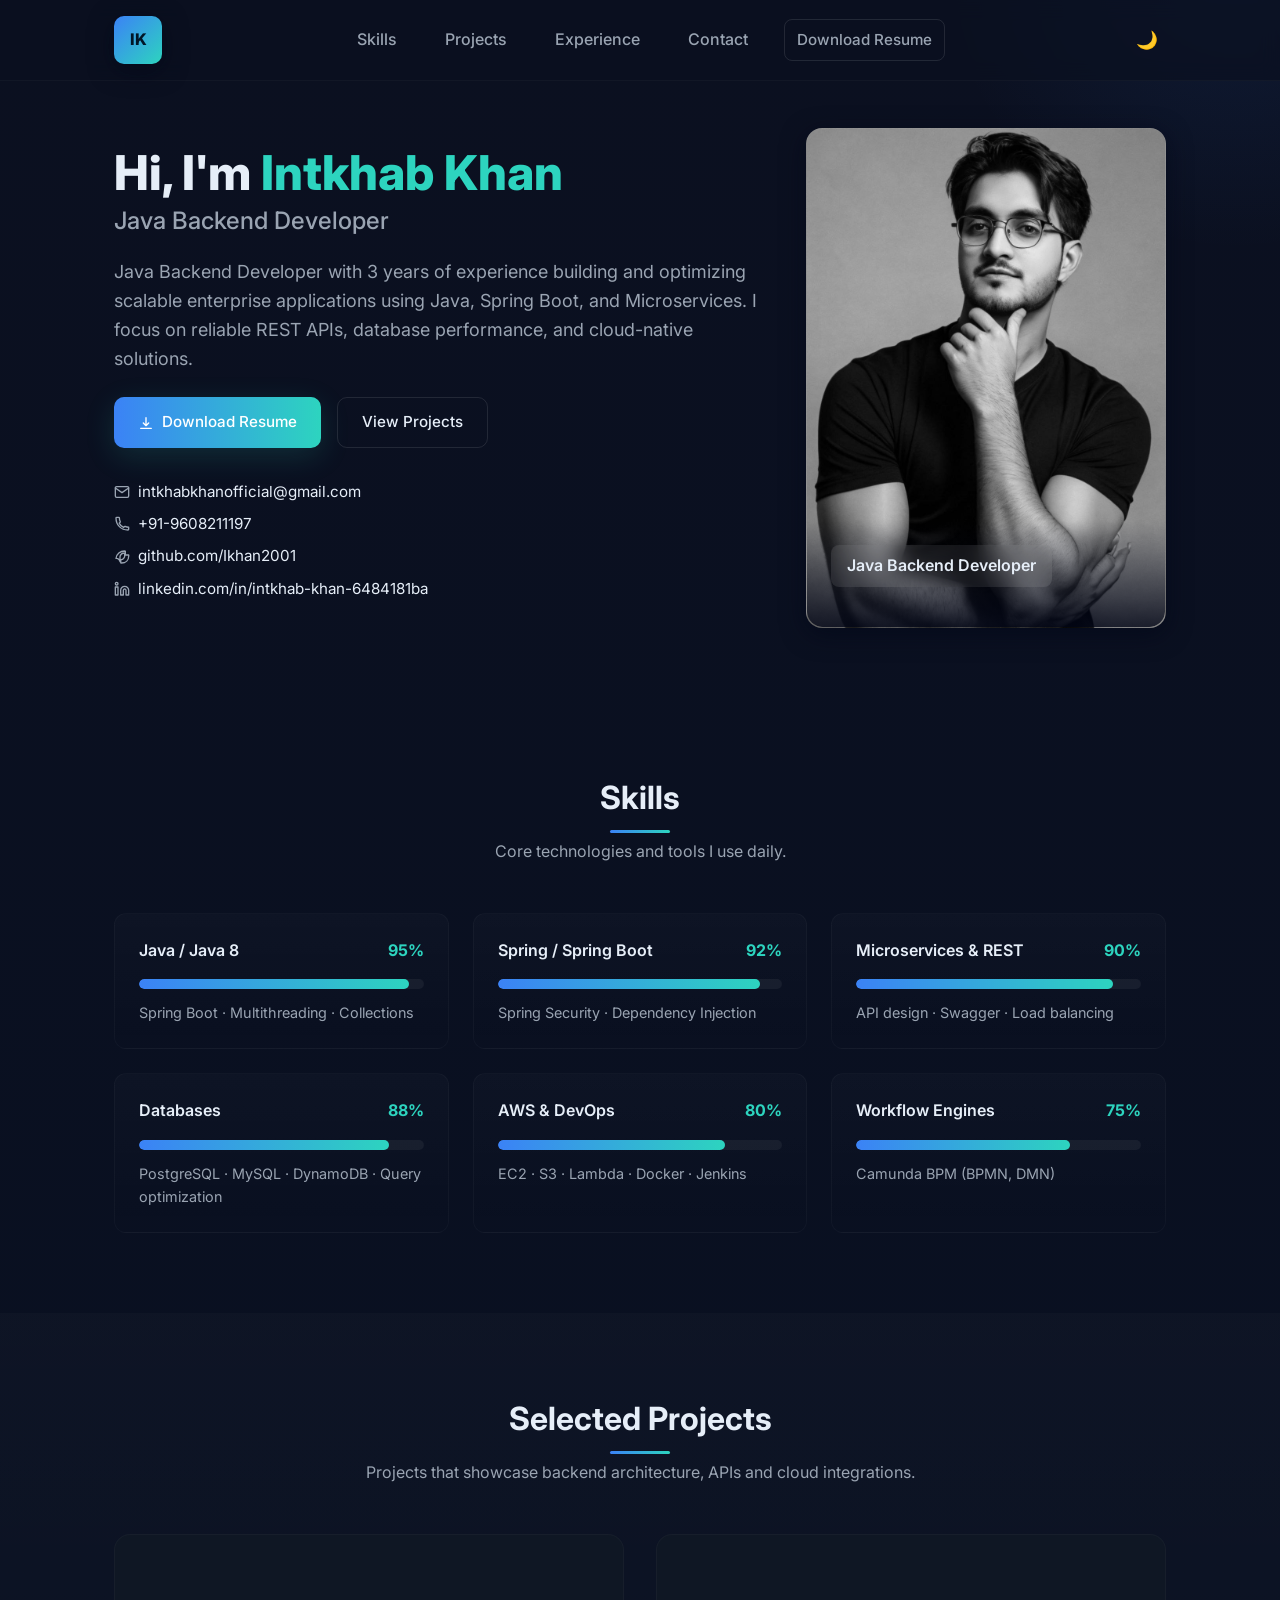
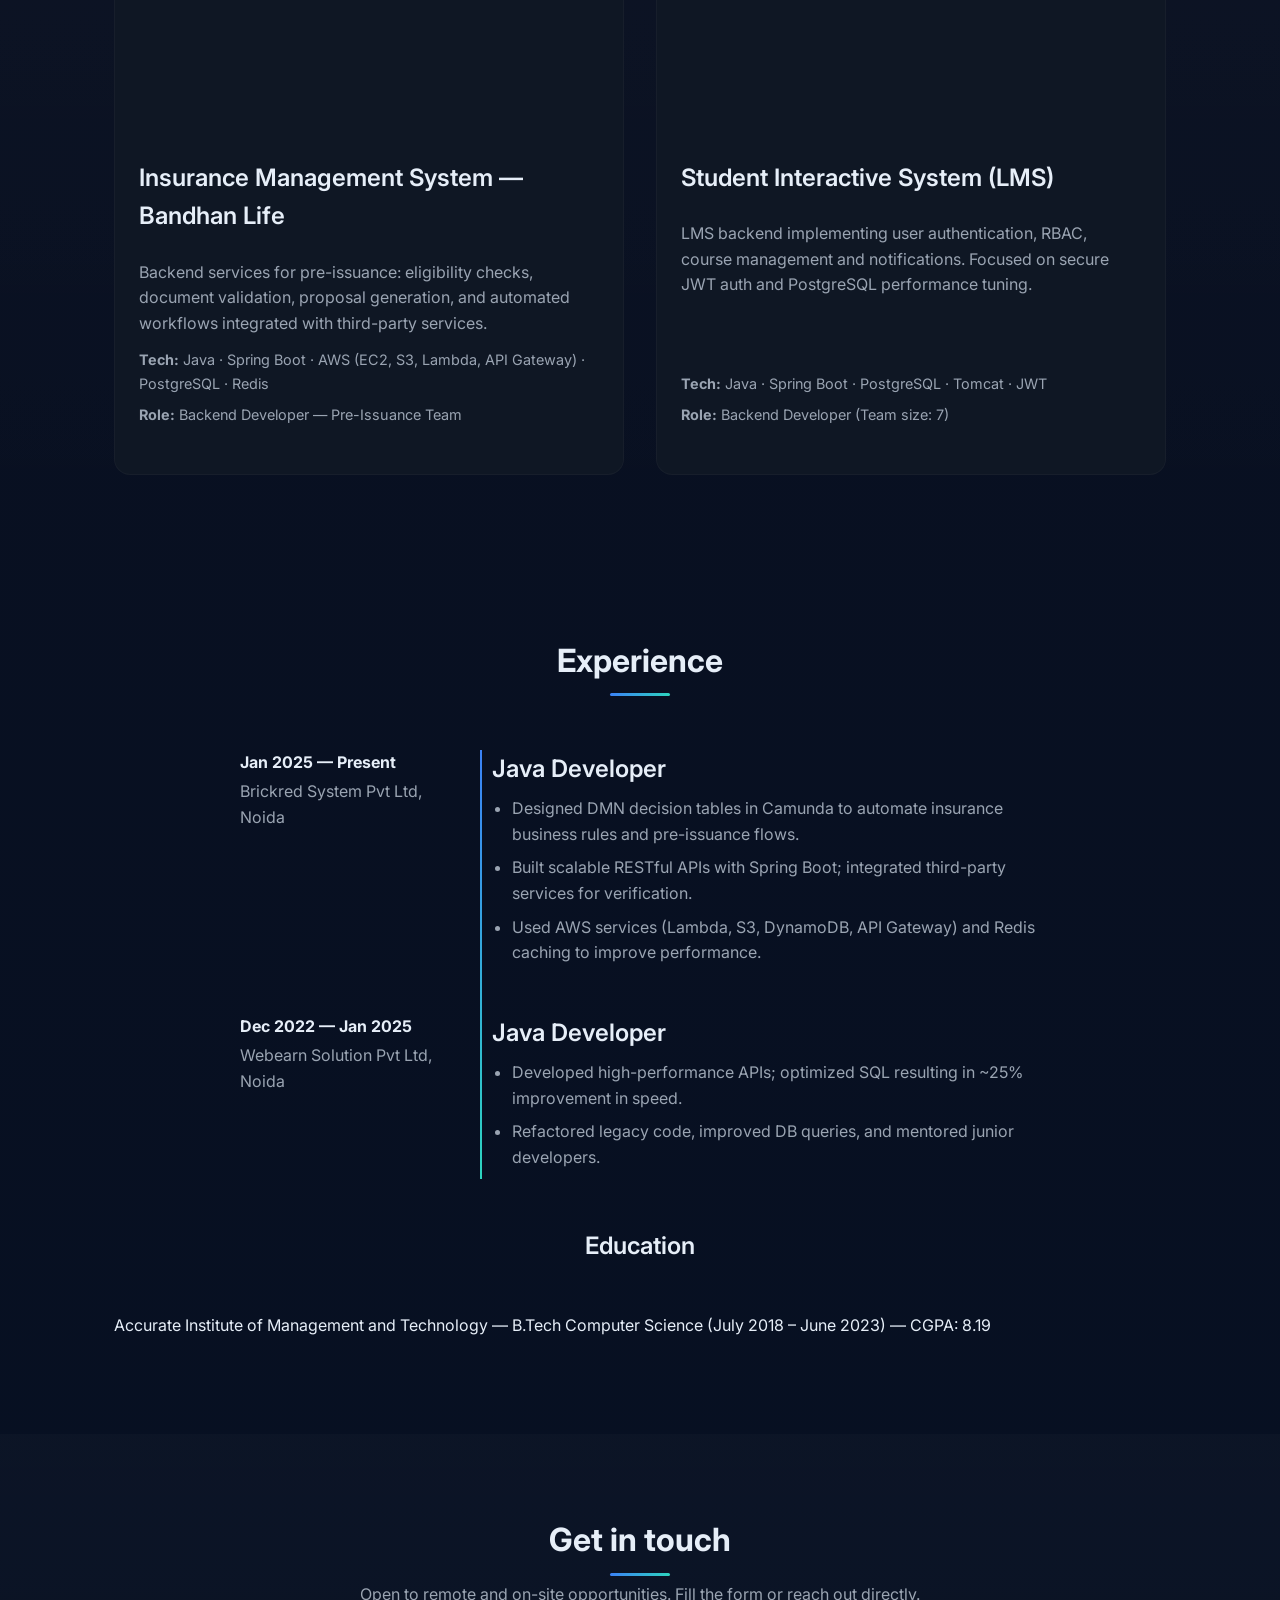
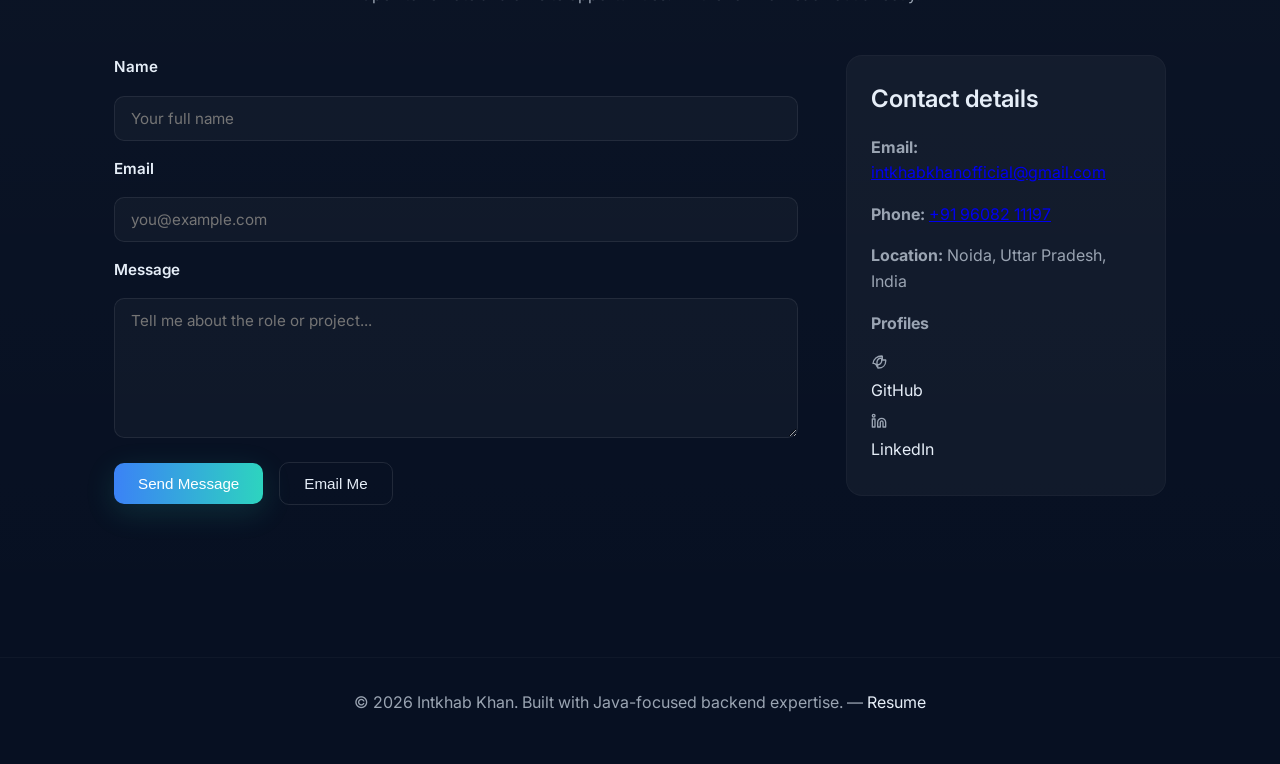
==== index.html @ 2d68aff1 "added demo files" ====
<!DOCTYPE html>
<html lang="en">
<head>
  <meta charset="utf-8" />
  <meta name="viewport" content="width=device-width,initial-scale=1" />
  <title>Intkhab Khan — Java Backend Developer</title>
  <meta name="description" content="Intkhab Khan — Java Backend Developer. Experienced in Spring Boot, Microservices, REST API, AWS, PostgreSQL. Portfolio and resume." />
  <meta name="author" content="Intkhab Khan" />
  <!-- Open Graph / Social -->
  <meta property="og:title" content="Intkhab Khan — Java Backend Developer" />
  <meta property="og:description" content="Java Backend Developer with 3 years experience building scalable enterprise applications using Java, Spring Boot and Microservices." />
  <meta property="og:type" content="website" />
  <!-- Favicon -->
  <link rel="icon" href="assets/favicon.png" />
  <!-- Fonts -->
  <link href="https://fonts.googleapis.com/css2?family=Inter:wght@300;400;500;600;700;800&display=swap" rel="stylesheet">
  <!-- Styles -->
  <style>
    /* ========== CSS Variables ========== */
    :root {
      --bg: #0b1020;
      --surface: #0f1724;
      --muted: #9aa4b2;
      --text: #e6eef8;
      --accent: #2dd4bf;
      --accent-2: #3b82f6;
      --accent-3: #8b5cf6;
      --glass: rgba(255, 255, 255, 0.04);
      --radius: 12px;
      --container: 1100px;
      --shadow: 0 6px 24px rgba(2, 6, 23, 0.6);
      --gap: 1.25rem;
      --fw-regular: 400;
      --fw-medium: 500;
      --fw-semibold: 600;
      --fw-bold: 700;
      --fw-extrabold: 800;
      --mono: 'Inter', system-ui, -apple-system, "Segoe UI", Roboto, "Helvetica Neue", Arial;
    }

    /* ========== Light Theme ========== */
    :root.light {
      --bg: #f6fbff;
      --surface: #ffffff;
      --muted: #5a6b78;
      --text: #071322;
      --accent: #0ea5a4;
      --accent-2: #2563eb;
      --accent-3: #7c3aed;
      --glass: rgba(2, 6, 23, 0.02);
      --shadow: 0 6px 30px rgba(2, 6, 23, 0.06);
    }

    /* ========== Reset & Base Styles ========== */
    * {
      box-sizing: border-box;
      margin: 0;
      padding: 0;
    }

    html {
      scroll-behavior: smooth;
    }

    body {
      font-family: var(--mono);
      background: linear-gradient(180deg, var(--bg), #071022 80%);
      color: var(--text);
      line-height: 1.6;
      font-size: 16px;
      overflow-x: hidden;
      -webkit-font-smoothing: antialiased;
      -moz-osx-font-smoothing: grayscale;
    }

    .container {
      max-width: var(--container);
      margin: 0 auto;
      padding: 0 1.5rem;
    }

    /* ========== Typography ========== */
    h1 {
      font-size: 2.5rem;
      font-weight: var(--fw-extrabold);
      line-height: 1.2;
      margin-bottom: 1rem;
    }

    h2 {
      font-size: 2rem;
      font-weight: var(--fw-bold);
      margin-bottom: 1rem;
    }

    h3 {
      font-size: 1.5rem;
      font-weight: var(--fw-semibold);
      margin-bottom: 0.75rem;
    }

    p {
      margin-bottom: 1rem;
    }

    .lead {
      font-size: 1.125rem;
      color: var(--muted);
      margin-bottom: 1.5rem;
    }

    .muted {
      color: var(--muted);
    }

    .accent {
      color: var(--accent);
    }

    /* ========== Buttons ========== */
    .btn {
      display: inline-flex;
      align-items: center;
      justify-content: center;
      padding: 0.75rem 1.5rem;
      border-radius: 10px;
      text-decoration: none;
      font-weight: var(--fw-medium);
      transition: all 0.3s ease;
      border: none;
      cursor: pointer;
      font-size: 0.95rem;
      gap: 0.5rem;
    }

    .btn.primary {
      background: linear-gradient(90deg, var(--accent-2), var(--accent));
      color: white;
      box-shadow: 0 8px 30px rgba(45, 212, 191, 0.15);
    }

    .btn.primary:hover {
      transform: translateY(-2px);
      box-shadow: 0 12px 40px rgba(45, 212, 191, 0.25);
    }

    .btn.ghost {
      background: transparent;
      border: 1px solid rgba(255, 255, 255, 0.1);
      color: var(--text);
    }

    .btn.ghost:hover {
      background: var(--glass);
      border-color: rgba(255, 255, 255, 0.2);
    }

    /* ========== Header ========== */
    .site-header {
      position: fixed;
      top: 0;
      left: 0;
      right: 0;
      z-index: 100;
      backdrop-filter: blur(10px);
      background: rgba(11, 16, 32, 0.7);
      border-bottom: 1px solid rgba(255, 255, 255, 0.03);
      transition: all 0.3s ease;
    }

    .site-header.scrolled {
      background: rgba(11, 16, 32, 0.9);
      box-shadow: 0 4px 20px rgba(0, 0, 0, 0.1);
    }

    .header-inner {
      display: flex;
      align-items: center;
      justify-content: space-between;
      padding: 1rem 1.5rem;
    }

    .logo {
      display: inline-flex;
      align-items: center;
      justify-content: center;
      width: 48px;
      height: 48px;
      border-radius: 10px;
      background: linear-gradient(135deg, var(--accent-2), var(--accent));
      color: #011627;
      font-weight: var(--fw-extrabold);
      text-decoration: none;
      box-shadow: var(--shadow);
      transition: transform 0.3s ease;
    }

    .logo:hover {
      transform: scale(1.05);
    }

    .nav {
      display: flex;
      gap: 1.5rem;
      align-items: center;
    }

    .nav a {
      color: var(--muted);
      text-decoration: none;
      padding: 0.5rem 0.75rem;
      border-radius: 8px;
      font-weight: var(--fw-medium);
      transition: all 0.3s ease;
      position: relative;
    }

    .nav a:hover {
      color: var(--text);
    }

    .nav a::after {
      content: '';
      position: absolute;
      bottom: 0;
      left: 50%;
      width: 0;
      height: 2px;
      background: linear-gradient(90deg, var(--accent-2), var(--accent));
      transition: all 0.3s ease;
      transform: translateX(-50%);
    }

    .nav a:hover::after {
      width: 80%;
    }

    .resume-btn {
      border: 1px solid rgba(255, 255, 255, 0.1);
      padding: 0.5rem 1rem;
      border-radius: 8px;
      color: var(--text);
      text-decoration: none;
      font-weight: var(--fw-medium);
      transition: all 0.3s ease;
    }

    .resume-btn:hover {
      background: var(--glass);
      border-color: rgba(255, 255, 255, 0.2);
    }

    .theme-toggle, .mobile-menu-toggle {
      background: transparent;
      border: 0;
      color: var(--muted);
      font-size: 1.1rem;
      padding: 0.5rem;
      border-radius: 8px;
      cursor: pointer;
      transition: all 0.3s ease;
    }

    .theme-toggle:hover, .mobile-menu-toggle:hover {
      background: var(--glass);
      color: var(--text);
    }

    .mobile-menu-toggle {
      display: none;
    }

    /* ========== Hero Section ========== */
    .hero {
      padding: 8rem 0 4rem;
      position: relative;
      overflow: hidden;
    }

    .hero::before {
      content: '';
      position: absolute;
      top: -50%;
      right: -20%;
      width: 600px;
      height: 600px;
      background: radial-gradient(circle, rgba(59, 130, 246, 0.1) 0%, rgba(59, 130, 246, 0) 70%);
      border-radius: 50%;
      z-index: -1;
    }

    .hero-grid {
      display: grid;
      grid-template-columns: 1fr 360px;
      gap: 3rem;
      align-items: center;
    }

    .hero-left h1 {
      font-size: 3rem;
      margin-bottom: 1.5rem;
      line-height: 1.1;
    }

    .hero-left h1 small {
      display: block;
      font-size: 1.5rem;
      font-weight: var(--fw-medium);
      margin-top: 0.5rem;
      color: var(--muted);
    }

    .cta-row {
      display: flex;
      gap: 1rem;
      margin-bottom: 2rem;
    }

    .contact-inline {
      list-style: none;
      padding: 0;
      margin: 1.5rem 0 0;
      color: var(--muted);
      font-size: 0.95rem;
    }

    .contact-inline li {
      margin-bottom: 0.5rem;
      display: flex;
      align-items: center;
      gap: 0.5rem;
    }

    .contact-inline a {
      color: var(--text);
      text-decoration: none;
      transition: color 0.3s ease;
    }

    .contact-inline a:hover {
      color: var(--accent);
    }

    /* Profile Card */
    .profile-card {
      width: 100%;
      height: 500px;
      border-radius: 16px;
      background-size: cover;
      background-position: center;
      box-shadow: var(--shadow);
      position: relative;
      border: 1px solid rgba(255, 255, 255, 0.03);
      overflow: hidden;
      transition: transform 0.5s ease;
    }

    .profile-card:hover {
      transform: translateY(-5px);
    }

    .profile-overlay {
      position: absolute;
      left: 0;
      right: 0;
      bottom: 0;
      padding: 1.5rem;
      border-bottom-left-radius: 16px;
      border-bottom-right-radius: 16px;
      background: linear-gradient(180deg, transparent, rgba(2, 6, 23, 0.8));
    }

    .role-tag {
      background: rgba(255, 255, 255, 0.08);
      display: inline-block;
      padding: 0.5rem 1rem;
      border-radius: 8px;
      font-weight: var(--fw-semibold);
      color: var(--text);
      backdrop-filter: blur(10px);
    }

    /* ========== Sections ========== */
    .section {
      padding: 5rem 0;
    }

    .section.alt {
      background: linear-gradient(180deg, rgba(255, 255, 255, 0.02), transparent);
    }

    .section-header {
      text-align: center;
      margin-bottom: 3rem;
    }

    .section-header h2 {
      position: relative;
      display: inline-block;
    }

    .section-header h2::after {
      content: '';
      position: absolute;
      bottom: -10px;
      left: 50%;
      transform: translateX(-50%);
      width: 60px;
      height: 3px;
      background: linear-gradient(90deg, var(--accent-2), var(--accent));
      border-radius: 2px;
    }

    /* ========== Skills Section ========== */
    .skills-grid {
      display: grid;
      grid-template-columns: repeat(auto-fit, minmax(280px, 1fr));
      gap: 1.5rem;
    }

    .skill {
      background: linear-gradient(180deg, rgba(255, 255, 255, 0.02), transparent);
      padding: 1.5rem;
      border-radius: 12px;
      border: 1px solid rgba(255, 255, 255, 0.03);
      transition: transform 0.3s ease, box-shadow 0.3s ease;
    }

    .skill:hover {
      transform: translateY(-5px);
      box-shadow: 0 10px 30px rgba(0, 0, 0, 0.1);
    }

    .skill-head {
      display: flex;
      justify-content: space-between;
      align-items: center;
      margin-bottom: 1rem;
      font-weight: var(--fw-semibold);
    }

    .skill-percent {
      color: var(--accent);
      font-weight: var(--fw-bold);
    }

    .skill-bar {
      background: rgba(255, 255, 255, 0.05);
      height: 10px;
      border-radius: 999px;
      overflow: hidden;
      margin-bottom: 0.75rem;
    }

    .skill-bar span {
      display: block;
      height: 100%;
      width: 0;
      background: linear-gradient(90deg, var(--accent-2), var(--accent));
      border-radius: 999px;
      transition: width 1.2s cubic-bezier(0.22, 0.61, 0.36, 1);
    }

    .skill-tags {
      margin: 0;
      color: var(--muted);
      font-size: 0.9rem;
    }

    /* ========== Projects Section ========== */
    .projects-grid {
      display: grid;
      gap: 2rem;
      grid-template-columns: repeat(auto-fit, minmax(350px, 1fr));
    }

    .project-card {
      display: flex;
      flex-direction: column;
      background: var(--surface);
      border-radius: 16px;
      overflow: hidden;
      border: 1px solid rgba(255, 255, 255, 0.03);
      transition: transform 0.3s ease, box-shadow 0.3s ease;
      height: 100%;
    }

    .project-card:hover {
      transform: translateY(-5px);
      box-shadow: 0 15px 40px rgba(0, 0, 0, 0.15);
    }

    .proj-media {
      height: 200px;
      overflow: hidden;
    }

    .proj-media img {
      width: 100%;
      height: 100%;
      object-fit: cover;
      transition: transform 0.5s ease;
    }

    .project-card:hover .proj-media img {
      transform: scale(1.05);
    }

    .proj-body {
      padding: 1.5rem;
      flex-grow: 1;
      display: flex;
      flex-direction: column;
    }

    .proj-desc {
      color: var(--muted);
      margin: 0.75rem 0;
      flex-grow: 1;
    }

    .proj-tech, .proj-role {
      font-size: 0.9rem;
      color: var(--muted);
      margin-bottom: 0.5rem;
    }

    .proj-links {
      margin-top: 1rem;
      display: flex;
      gap: 0.75rem;
    }

    /* ========== Experience Section ========== */
    .timeline {
      position: relative;
      max-width: 800px;
      margin: 0 auto;
    }

    .timeline::before {
      content: '';
      position: absolute;
      top: 0;
      bottom: 0;
      left: 240px;
      width: 2px;
      background: linear-gradient(to bottom, var(--accent-2), var(--accent));
    }

    .timeline-item {
      display: grid;
      grid-template-columns: 220px 1fr;
      gap: 2rem;
      margin-bottom: 2.5rem;
      position: relative;
    }

    .timeline-item::before 
      content: '';
      position: absolute;
      left: 235px;
      top: 5px;
      width: 12px;
      height: 12px;
      border-radius: 50%;
      background: var(--accent);
      z-index: 1;
    }

    .timeline-left {
      text-align: right;
    }

    .timeline-left time {
      font-weight: var(--fw-bold);
      display: block;
      margin-bottom: 0.25rem;
    }

    .timeline-right h3 {
      margin-bottom: 0.5rem;
    }

    .timeline-right ul {
      margin: 0.5rem 0 0;
      padding-left: 1.25rem;
      color: var(--muted);
    }

    .timeline-right li {
      margin-bottom: 0.5rem;
    }

    /* ========== Contact Section ========== */
    .contact-grid {
      display: grid;
      grid-template-columns: 1fr 320px;
      gap: 3rem;
    }

    .contact-form {
      display: flex;
      flex-direction: column;
      gap: 1rem;
    }

    .contact-form label {
      font-weight: var(--fw-semibold);
      font-size: 0.95rem;
    }

    .contact-form input, .contact-form textarea {
      padding: 0.75rem 1rem;
      border-radius: 10px;
      border: 1px solid rgba(255, 255, 255, 0.08);
      background: rgba(255, 255, 255, 0.03);
      color: var(--text);
      font-family: inherit;
      font-size: 0.95rem;
      transition: all 0.3s ease;
    }

    .contact-form input:focus, .contact-form textarea:focus {
      outline: none;
      border-color: var(--accent);
      box-shadow: 0 0 0 3px rgba(45, 212, 191, 0.1);
    }

    .form-actions {
      display: flex;
      gap: 1rem;
      align-items: center;
      margin-top: 0.5rem;
    }

    #formStatus {
      margin-top: 1rem;
      padding: 0.75rem;
      border-radius: 8px;
      text-align: center;
    }

    .contact-aside {
      background: var(--glass);
      padding: 1.5rem;
      border-radius: 16px;
      border: 1px solid rgba(255, 255, 255, 0.03);
      color: var(--muted);
      height: fit-content;
    }

    .contact-aside h3 {
      margin-bottom: 1rem;
      color: var(--text);
    }

    .contact-aside p {
      margin-bottom: 1rem;
    }

    .social-list {
      list-style: none;
      padding: 0;
      margin-top: 1rem;
    }

    .social-list li {
      margin-bottom: 0.5rem;
    }

    .social-list a {
      color: var(--text);
      text-decoration: none;
      display: flex;
      align-items: center;
      gap: 0.5rem;
      transition: color 0.3s ease;
    }

    .social-list a:hover {
      color: var(--accent);
    }

    /* ========== Footer ========== */
    .site-footer {
      padding: 2rem 0;
      border-top: 1px solid rgba(255, 255, 255, 0.03);
      text-align: center;
      color: var(--muted);
    }

    .site-footer a {
      color: var(--text);
      text-decoration: none;
      transition: color 0.3s ease;
    }

    .site-footer a:hover {
      color: var(--accent);
    }

    /* ========== Animations ========== */
    @keyframes fadeInUp {
      from {
        opacity: 0;
        transform: translateY(30px);
      }
      to {
        opacity: 1;
        transform: translateY(0);
      }
    }

    .fade-in {
      animation: fadeInUp 0.8s ease forwards;
    }

    .delay-1 {
      animation-delay: 0.1s;
    }

    .delay-2 {
      animation-delay: 0.2s;
    }

    .delay-3 {
      animation-delay: 0.3s;
    }

    .delay-4 {
      animation-delay: 0.4s;
    }

    /* ========== Responsive Design ========== */
    @media (max-width: 1024px) {
      .hero-grid {
        grid-template-columns: 1fr;
        gap: 2rem;
      }
      
      .profile-card {
        width: 100%;
        max-width: 400px;
        margin: 0 auto;
      }
      
      .contact-grid {
        grid-template-columns: 1fr;
        gap: 2rem;
      }
    }

    @media (max-width: 768px) {
      h1 {
        font-size: 2.25rem;
      }
      
      h2 {
        font-size: 1.75rem;
      }
      
      .hero {
        padding: 6rem 0 3rem;
      }
      
      .hero-left h1 {
        font-size: 2.5rem;
      }
      
      .section {
        padding: 3rem 0;
      }
      
      .cta-row {
        flex-direction: column;
        align-items: flex-start;
      }
      
      .nav {
        display: none;
        position: absolute;
        top: 100%;
        left: 0;
        right: 0;
        background: var(--surface);
        flex-direction: column;
        padding: 1.5rem;
        border-top: 1px solid rgba(255, 255, 255, 0.03);
        box-shadow: 0 10px 30px rgba(0, 0, 0, 0.1);
      }
      
      .nav.active {
        display: flex;
      }
      
      .mobile-menu-toggle {
        display: block;
      }
      
      .timeline::before {
        left: 20px;
      }
      
      .timeline-item {
        grid-template-columns: 1fr;
        gap: 0.5rem;
        margin-bottom: 2rem;
      }
      
      .timeline-item::before {
        left: 14px;
      }
      
      .timeline-left {
        text-align: left;
        padding-left: 2.5rem;
      }
      
      .projects-grid {
        grid-template-columns: 1fr;
      }
    }

    @media (max-width: 480px) {
      .container {
        padding: 0 1rem;
      }
      
      .header-inner {
        padding: 1rem;
      }
      
      .hero-left h1 {
        font-size: 2rem;
      }
      
      .hero-left h1 small {
        font-size: 1.25rem;
      }
      
      .skills-grid {
        grid-template-columns: 1fr;
      }
    }
  </style>
</head>
<body>
  <!-- Header -->
  <header class="site-header" role="banner">
    <div class="container header-inner">
      <a class="logo" href="#home" aria-label="Intkhab Khan home">IK</a>
      <nav class="nav" role="navigation" aria-label="Main navigation">
        <a href="#skills">Skills</a>
        <a href="#projects">Projects</a>
        <a href="#experience">Experience</a>
        <a href="#contact">Contact</a>
        <a class="btn resume-btn" href="assets/Intkhab_Khan_Java_Developer (1).pdf" download>Download Resume</a>
      </nav>
      <button id="theme-toggle" class="theme-toggle" aria-label="Toggle dark mode">🌙</button>
      <button class="mobile-menu-toggle" id="mobileMenuToggle" aria-label="Toggle menu">☰</button>
    </div>
  </header>

  <main>
    <!-- HERO -->
    <section id="home" class="hero" role="region" aria-labelledby="hero-heading">
      <div class="container hero-grid">
        <div class="hero-left fade-in">
          <h1 id="hero-heading">Hi, I'm <span class="accent">Intkhab Khan</span><br><small>Java Backend Developer</small></h1>
          <p class="lead">Java Backend Developer with 3 years of experience building and optimizing scalable enterprise applications using Java, Spring Boot, and Microservices. I focus on reliable REST APIs, database performance, and cloud-native solutions.</p>
          <div class="cta-row">
            <a class="btn primary" href="assets/Intkhab_Khan_Java_Developer (1).pdf" download>
              <svg width="16" height="16" viewBox="0 0 24 24" fill="none" xmlns="http://www.w3.org/2000/svg">
                <path d="M12 16L12 4M12 16L8 12M12 16L16 12" stroke="currentColor" stroke-width="2" stroke-linecap="round" stroke-linejoin="round"/>
                <path d="M4 20H20" stroke="currentColor" stroke-width="2" stroke-linecap="round"/>
              </svg>
              Download Resume
            </a>
            <a class="btn ghost" href="#projects">View Projects</a>
          </div>

          <ul class="contact-inline" aria-label="Contact and social links">
            <li>
              <svg width="16" height="16" viewBox="0 0 24 24" fill="none" xmlns="http://www.w3.org/2000/svg">
                <path d="M4 4H20C21.1 4 22 4.9 22 6V18C22 19.1 21.1 20 20 20H4C2.9 20 2 19.1 2 18V6C2 4.9 2.9 4 4 4Z" stroke="currentColor" stroke-width="2" stroke-linecap="round" stroke-linejoin="round"/>
                <path d="M22 6L12 13L2 6" stroke="currentColor" stroke-width="2" stroke-linecap="round" stroke-linejoin="round"/>
              </svg>
              <a href="mailto:intkhabkhanofficial@gmail.com">intkhabkhanofficial@gmail.com</a>
            </li>
            <li>
              <svg width="16" height="16" viewBox="0 0 24 24" fill="none" xmlns="http://www.w3.org/2000/svg">
                <path d="M22 16.92V19.92C22 20.52 21.53 21 20.94 21C10.47 21 3 13.53 3 3.06C3 2.47 3.48 2 4.08 2H7.08C7.63 2 8.08 2.45 8.08 3C8.08 4.92 8.53 6.75 9.36 8.38C9.49 8.68 9.43 9.03 9.2 9.27L7.8 10.67C9.06 13.23 11.77 15.94 14.33 17.2L15.73 15.8C15.97 15.57 16.32 15.51 16.62 15.64C18.25 16.47 20.08 16.92 22 16.92Z" stroke="currentColor" stroke-width="2" stroke-linecap="round" stroke-linejoin="round"/>
              </svg>
              <a href="tel:+919608211197">+91-9608211197</a>
            </li>
            <li>
              <svg width="16" height="16" viewBox="0 0 24 24" fill="none" xmlns="http://www.w3.org/2000/svg">
                <path d="M9 19C9 16.79 6.21 14 4 14C3.67 14 3.35 14.03 3.04 14.09C3.69 7.36 9.29 3 16 3C16.34 3 16.67 3.03 17 3.08V9H22C22.08 9.33 22.11 9.66 22.11 10C22.11 16.61 17.72 21 11.11 21C10.78 21 10.45 20.97 10.12 20.92V15.91C10.41 15.97 10.7 16 11 16C13.21 16 16 13.21 16 11V6C12.69 6 9.83 8.17 9 11.3V19Z" stroke="currentColor" stroke-width="2" stroke-linecap="round" stroke-linejoin="round"/>
              </svg>
              <a href="https://github.com/Ikhan2001" target="_blank" rel="noopener">github.com/Ikhan2001</a>
            </li>
            <li>
              <svg width="16" height="16" viewBox="0 0 24 24" fill="none" xmlns="http://www.w3.org/2000/svg">
                <path d="M16 8C17.5913 8 19.1174 8.63214 20.2426 9.75736C21.3679 10.8826 22 12.4087 22 14V21H18V14C18 13.4696 17.7893 12.9609 17.4142 12.5858C17.0391 12.2107 16.5304 12 16 12C15.4696 12 14.9609 12.2107 14.5858 12.5858C14.2107 12.9609 14 13.4696 14 14V21H10V14C10 12.4087 10.6321 10.8826 11.7574 9.75736C12.8826 8.63214 14.4087 8 16 8Z" stroke="currentColor" stroke-width="2" stroke-linecap="round" stroke-linejoin="round"/>
                <path d="M6 9H2V21H6V9Z" stroke="currentColor" stroke-width="2" stroke-linecap="round" stroke-linejoin="round"/>
                <path d="M4 6C5.10457 6 6 5.10457 6 4C6 2.89543 5.10457 2 4 2C2.89543 2 2 2.89543 2 4C2 5.10457 2.89543 6 4 6Z" stroke="currentColor" stroke-width="2" stroke-linecap="round" stroke-linejoin="round"/>
              </svg>
              <a href="https://www.linkedin.com/in/intkhab-khan-6484181ba" target="_blank" rel="noopener">linkedin.com/in/intkhab-khan-6484181ba</a>
            </li>
          </ul>
        </div>

        <div class="hero-right fade-in delay-1">
          <div class="profile-card" role="img" aria-label="Photo of Intkhab Khan" style="background-image: url('assets/photo_2025-10-23_15-31-32.jpg')">
            <div class="profile-overlay">
              <p class="role-tag">Java Backend Developer</p>
            </div>
          </div>
        </div>
      </div>
    </section>

    <!-- SKILLS -->
    <section id="skills" class="section" aria-labelledby="skills-heading">
      <div class="container">
        <div class="section-header">
          <h2 id="skills-heading">Skills</h2>
          <p class="muted">Core technologies and tools I use daily.</p>
        </div>

        <div class="skills-grid" role="list">
          <div class="skill fade-in" role="listitem" aria-label="Java skill">
            <div class="skill-head">
              <span>Java / Java 8</span>
              <span class="skill-percent">95%</span>
            </div>
            <div class="skill-bar" data-percent="95" aria-hidden="true"><span></span></div>
            <p class="skill-tags">Spring Boot · Multithreading · Collections</p>
          </div>

          <div class="skill fade-in delay-1" role="listitem" aria-label="Spring Boot skill">
            <div class="skill-head">
              <span>Spring / Spring Boot</span>
              <span class="skill-percent">92%</span>
            </div>
            <div class="skill-bar" data-percent="92" aria-hidden="true"><span></span></div>
            <p class="skill-tags">Spring Security · Dependency Injection</p>
          </div>

          <div class="skill fade-in delay-2" role="listitem" aria-label="Microservices skill">
            <div class="skill-head">
              <span>Microservices & REST</span>
              <span class="skill-percent">90%</span>
            </div>
            <div class="skill-bar" data-percent="90" aria-hidden="true"><span></span></div>
            <p class="skill-tags">API design · Swagger · Load balancing</p>
          </div>

          <div class="skill fade-in delay-3" role="listitem" aria-label="Databases skill">
            <div class="skill-head">
              <span>Databases</span>
              <span class="skill-percent">88%</span>
            </div>
            <div class="skill-bar" data-percent="88" aria-hidden="true"><span></span></div>
            <p class="skill-tags">PostgreSQL · MySQL · DynamoDB · Query optimization</p>
          </div>

          <div class="skill fade-in delay-4" role="listitem" aria-label="Cloud & DevOps skill">
            <div class="skill-head">
              <span>AWS & DevOps</span>
              <span class="skill-percent">80%</span>
            </div>
            <div class="skill-bar" data-percent="80" aria-hidden="true"><span></span></div>
            <p class="skill-tags">EC2 · S3 · Lambda · Docker · Jenkins</p>
          </div>

          <div class="skill fade-in delay-4" role="listitem" aria-label="Camunda BPM skill">
            <div class="skill-head">
              <span>Workflow Engines</span>
              <span class="skill-percent">75%</span>
            </div>
            <div class="skill-bar" data-percent="75" aria-hidden="true"><span></span></div>
            <p class="skill-tags">Camunda BPM (BPMN, DMN)</p>
          </div>
        </div>
      </div>
    </section>

    <!-- PROJECTS -->
    <section id="projects" class="section alt" aria-labelledby="projects-heading">
      <div class="container">
        <div class="section-header">
          <h2 id="projects-heading">Selected Projects</h2>
          <p class="muted">Projects that showcase backend architecture, APIs and cloud integrations.</p>
        </div>

        <div class="projects-grid">
          <article class="project-card fade-in" aria-labelledby="proj1-title">
            <div class="proj-media">
              <img src="assets/proj-insurance.png" alt="Insurance Management System screenshot" loading="lazy" onerror="this.style.display='none'">
            </div>
            <div class="proj-body">
              <h3 id="proj1-title">Insurance Management System — Bandhan Life</h3>
              <p class="proj-desc">Backend services for pre-issuance: eligibility checks, document validation, proposal generation, and automated workflows integrated with third-party services.</p>
              <p class="proj-tech"><strong>Tech:</strong> Java · Spring Boot · AWS (EC2, S3, Lambda, API Gateway) · PostgreSQL · Redis</p>
              <p class="proj-role"><strong>Role:</strong> Backend Developer — Pre-Issuance Team</p>
              <div class="proj-links">
                <!-- <a href="#" class="btn ghost" aria-label="View repository or demo">Demo / Repo</a> -->
              </div>
            </div>
          </article>

          <article class="project-card fade-in delay-1" aria-labelledby="proj2-title">
            <div class="proj-media">
              <img src="assets/proj-lms.png" alt="Student Interactive System screenshot" loading="lazy" onerror="this.style.display='none'">
            </div>
            <div class="proj-body">
              <h3 id="proj2-title">Student Interactive System (LMS)</h3>
              <p class="proj-desc">LMS backend implementing user authentication, RBAC, course management and notifications. Focused on secure JWT auth and PostgreSQL performance tuning.</p>
              <p class="proj-tech"><strong>Tech:</strong> Java · Spring Boot · PostgreSQL · Tomcat · JWT</p>
              <p class="proj-role"><strong>Role:</strong> Backend Developer (Team size: 7)</p>
              <div class="proj-links">
                <!-- <a href="#" class="btn ghost">Demo / Repo</a> -->
              </div>
            </div>
          </article>
        </div>
      </div>
    </section>

    <!-- EXPERIENCE -->
    <section id="experience" class="section" aria-labelledby="experience-heading">
      <div class="container">
        <div class="section-header">
          <h2 id="experience-heading">Experience</h2>
        </div>

        <div class="timeline">
          <div class="timeline-item fade-in">
            <div class="timeline-left">
              <time datetime="2025-01">Jan 2025 — Present</time>
              <p class="muted">Brickred System Pvt Ltd, Noida</p>
            </div>
            <div class="timeline-right">
              <h3>Java Developer</h3>
              <ul>
                <li>Designed DMN decision tables in Camunda to automate insurance business rules and pre-issuance flows.</li>
                <li>Built scalable RESTful APIs with Spring Boot; integrated third-party services for verification.</li>
                <li>Used AWS services (Lambda, S3, DynamoDB, API Gateway) and Redis caching to improve performance.</li>
              </ul>
            </div>
          </div>

          <div class="timeline-item fade-in delay-1">
            <div class="timeline-left">
              <time datetime="2022-12">Dec 2022 — Jan 2025</time>
              <p class="muted">Webearn Solution Pvt Ltd, Noida</p>
            </div>
            <div class="timeline-right">
              <h3>Java Developer</h3>
              <ul>
                <li>Developed high-performance APIs; optimized SQL resulting in ~25% improvement in speed.</li>
                <li>Refactored legacy code, improved DB queries, and mentored junior developers.</li>
              </ul>
            </div>
          </div>
        </div>

        <div class="section-header" style="margin-top: 3rem;">
          <h3>Education</h3>
        </div>
        <p class="fade-in">Accurate Institute of Management and Technology — B.Tech Computer Science (July 2018 – June 2023) — CGPA: 8.19</p>
      </div>
    </section>

    <!-- CONTACT -->
    <section id="contact" class="section alt" aria-labelledby="contact-heading">
      <div class="container">
        <div class="section-header">
          <h2 id="contact-heading">Get in touch</h2>
          <p class="muted">Open to remote and on-site opportunities. Fill the form or reach out directly.</p>
        </div>

        <div class="contact-grid">
          <form id="contactForm" class="contact-form fade-in" aria-label="Contact form">
            <label for="name">Name</label>
            <input id="name" name="name" type="text" required placeholder="Your full name">

            <label for="email">Email</label>
            <input id="email" name="email" type="email" required placeholder="you@example.com">

            <label for="message">Message</label>
            <textarea id="message" name="message" rows="6" required placeholder="Tell me about the role or project..."></textarea>

            <div class="form-actions">
              <button type="submit" class="btn primary">Send Message</button>
              <button type="button" id="mailtoFallback" class="btn ghost">Email Me</button>
            </div>

            <p id="formStatus" class="muted" aria-live="polite"></p>
          </form>

          <aside class="contact-aside fade-in delay-1" aria-labelledby="aside-heading">
            <h3 id="aside-heading">Contact details</h3>
            <p><strong>Email:</strong> <a href="mailto:intkhabkhanofficial@gmail.com">intkhabkhanofficial@gmail.com</a></p>
            <p><strong>Phone:</strong> <a href="tel:+919608211197">+91 96082 11197</a></p>
            <p><strong>Location:</strong> Noida, Uttar Pradesh, India</p>

            <h4>Profiles</h4>
            <ul class="social-list">
              <li>
                <svg width="16" height="16" viewBox="0 0 24 24" fill="none" xmlns="http://www.w3.org/2000/svg">
                  <path d="M9 19C9 16.79 6.21 14 4 14C3.67 14 3.35 14.03 3.04 14.09C3.69 7.36 9.29 3 16 3C16.34 3 16.67 3.03 17 3.08V9H22C22.08 9.33 22.11 9.66 22.11 10C22.11 16.61 17.72 21 11.11 21C10.78 21 10.45 20.97 10.12 20.92V15.91C10.41 15.97 10.7 16 11 16C13.21 16 16 13.21 16 11V6C12.69 6 9.83 8.17 9 11.3V19Z" stroke="currentColor" stroke-width="2" stroke-linecap="round" stroke-linejoin="round"/>
                </svg>
                <a href="https://github.com/Ikhan2001" target="_blank" rel="noopener">GitHub</a>
              </li>
              <li>
                <svg width="16" height="16" viewBox="0 0 24 24" fill="none" xmlns="http://www.w3.org/2000/svg">
                  <path d="M16 8C17.5913 8 19.1174 8.63214 20.2426 9.75736C21.3679 10.8826 22 12.4087 22 14V21H18V14C18 13.4696 17.7893 12.9609 17.4142 12.5858C17.0391 12.2107 16.5304 12 16 12C15.4696 12 14.9609 12.2107 14.5858 12.5858C14.2107 12.9609 14 13.4696 14 14V21H10V14C10 12.4087 10.6321 10.8826 11.7574 9.75736C12.8826 8.63214 14.4087 8 16 8Z" stroke="currentColor" stroke-width="2" stroke-linecap="round" stroke-linejoin="round"/>
                  <path d="M6 9H2V21H6V9Z" stroke="currentColor" stroke-width="2" stroke-linecap="round" stroke-linejoin="round"/>
                  <path d="M4 6C5.10457 6 6 5.10457 6 4C6 2.89543 5.10457 2 4 2C2.89543 2 2 2.89543 2 4C2 5.10457 2.89543 6 4 6Z" stroke="currentColor" stroke-width="2" stroke-linecap="round" stroke-linejoin="round"/>
                </svg>
                <a href="https://www.linkedin.com/in/intkhab-khan-6484181ba" target="_blank" rel="noopener">LinkedIn</a>
              </li>
            </ul>
          </aside>
        </div>
      </div>
    </section>
  </main>

  <footer class="site-footer" role="contentinfo">
    <div class="container">
      <p>© <span id="year"></span> Intkhab Khan. Built with Java-focused backend expertise. — <a href="assets/Intkhab_Khan_Java_Developer (1).pdf" download>Resume</a></p>
    </div>
  </footer>

  <script>
    document.addEventListener('DOMContentLoaded', () => {
      // Set current year
      document.getElementById('year').textContent = new Date().getFullYear();

      // Theme toggle (persist to localStorage)
      const themeToggle = document.getElementById('theme-toggle');
      const root = document.documentElement;
      const saved = localStorage.getItem('theme');
      if (saved === 'light') root.classList.add('light');

      function updateThemeIcon() {
        themeToggle.textContent = root.classList.contains('light') ? '🌞' : '🌙';
      }
      updateThemeIcon();

      themeToggle.addEventListener('click', () => {
        root.classList.toggle('light');
        localStorage.setItem('theme', root.classList.contains('light') ? 'light' : 'dark');
        updateThemeIcon();
      });

      // Mobile menu toggle
      const mobileToggle = document.getElementById('mobileMenuToggle');
      mobileToggle.addEventListener('click', () => {
        const nav = document.querySelector('.nav');
        if (!nav) return;
        nav.classList.toggle('active');
        mobileToggle.textContent = nav.classList.contains('active') ? '✕' : '☰';
      });

      // Header scroll effect
      const header = document.querySelector('.site-header');
      window.addEventListener('scroll', () => {
        if (window.scrollY > 50) {
          header.classList.add('scrolled');
        } else {
          header.classList.remove('scrolled');
        }
      });

      // Animate skill bars when in viewport
      const skillBars = document.querySelectorAll('.skill-bar');
      const animateSkill = (el) => {
        const percent = el.getAttribute('data-percent') || '0';
        const inner = el.querySelector('span');
        inner.style.width = percent + '%';
      };

      const observer = new IntersectionObserver((entries) => {
        entries.forEach(entry => {
          if (entry.isIntersecting) {
            animateSkill(entry.target);
          }
        });
      }, {threshold: 0.25});

      skillBars.forEach(sb => observer.observe(sb));

      // Contact form handling
      const form = document.getElementById('contactForm');
      const statusEl = document.getElementById('formStatus');
      const mailtoBtn = document.getElementById('mailtoFallback');

      // Fallback: open mail client with prefilled subject if JS "send" not wired
      mailtoBtn.addEventListener('click', () => {
        const name = encodeURIComponent(document.getElementById('name').value || '');
        const email = encodeURIComponent(document.getElementById('email').value || '');
        const message = encodeURIComponent(document.getElementById('message').value || '');
        const body = `From: ${name}%0AEmail: ${email}%0A%0A${message}`;
        window.location.href = `mailto:intkhabkhanofficial@gmail.com?subject=Portfolio%20Contact&body=${body}`;
      });

      form.addEventListener('submit', (ev) => {
        ev.preventDefault();
        // Basic UI feedback. For production, wire this to Formspree / Netlify forms / server endpoint.
        const name = document.getElementById('name').value.trim();
        const email = document.getElementById('email').value.trim();
        const message = document.getElementById('message').value.trim();

        if (!name || !email || !message) {
          statusEl.textContent = 'Please fill in all fields.';
          statusEl.style.color = '#f87171';
          return;
        }

        // Fake sending: show success message and clear form
        statusEl.textContent = 'Sending message…';
        statusEl.style.color = 'var(--muted)';
        
        setTimeout(() => {
          statusEl.textContent = 'Thanks! Your message was sent (demo). I will get back to you soon.';
          statusEl.style.color = 'var(--accent)';
          form.reset();
        }, 900);
      });

      // Add fade-in animation to elements on scroll
      const fadeElements = document.querySelectorAll('.fade-in');
      const fadeObserver = new IntersectionObserver((entries) => {
        entries.forEach(entry => {
          if (entry.isIntersecting) {
            entry.target.style.opacity = 1;
            entry.target.style.transform = 'translateY(0)';
          }
        });
      }, {threshold: 0.1});

      fadeElements.forEach(el => {
        el.style.opacity = 0;
        el.style.transform = 'translateY(20px)';
        el.style.transition = 'opacity 0.6s ease, transform 0.6s ease';
        fadeObserver.observe(el);
      });
    });
  </script>
</body>
</html>
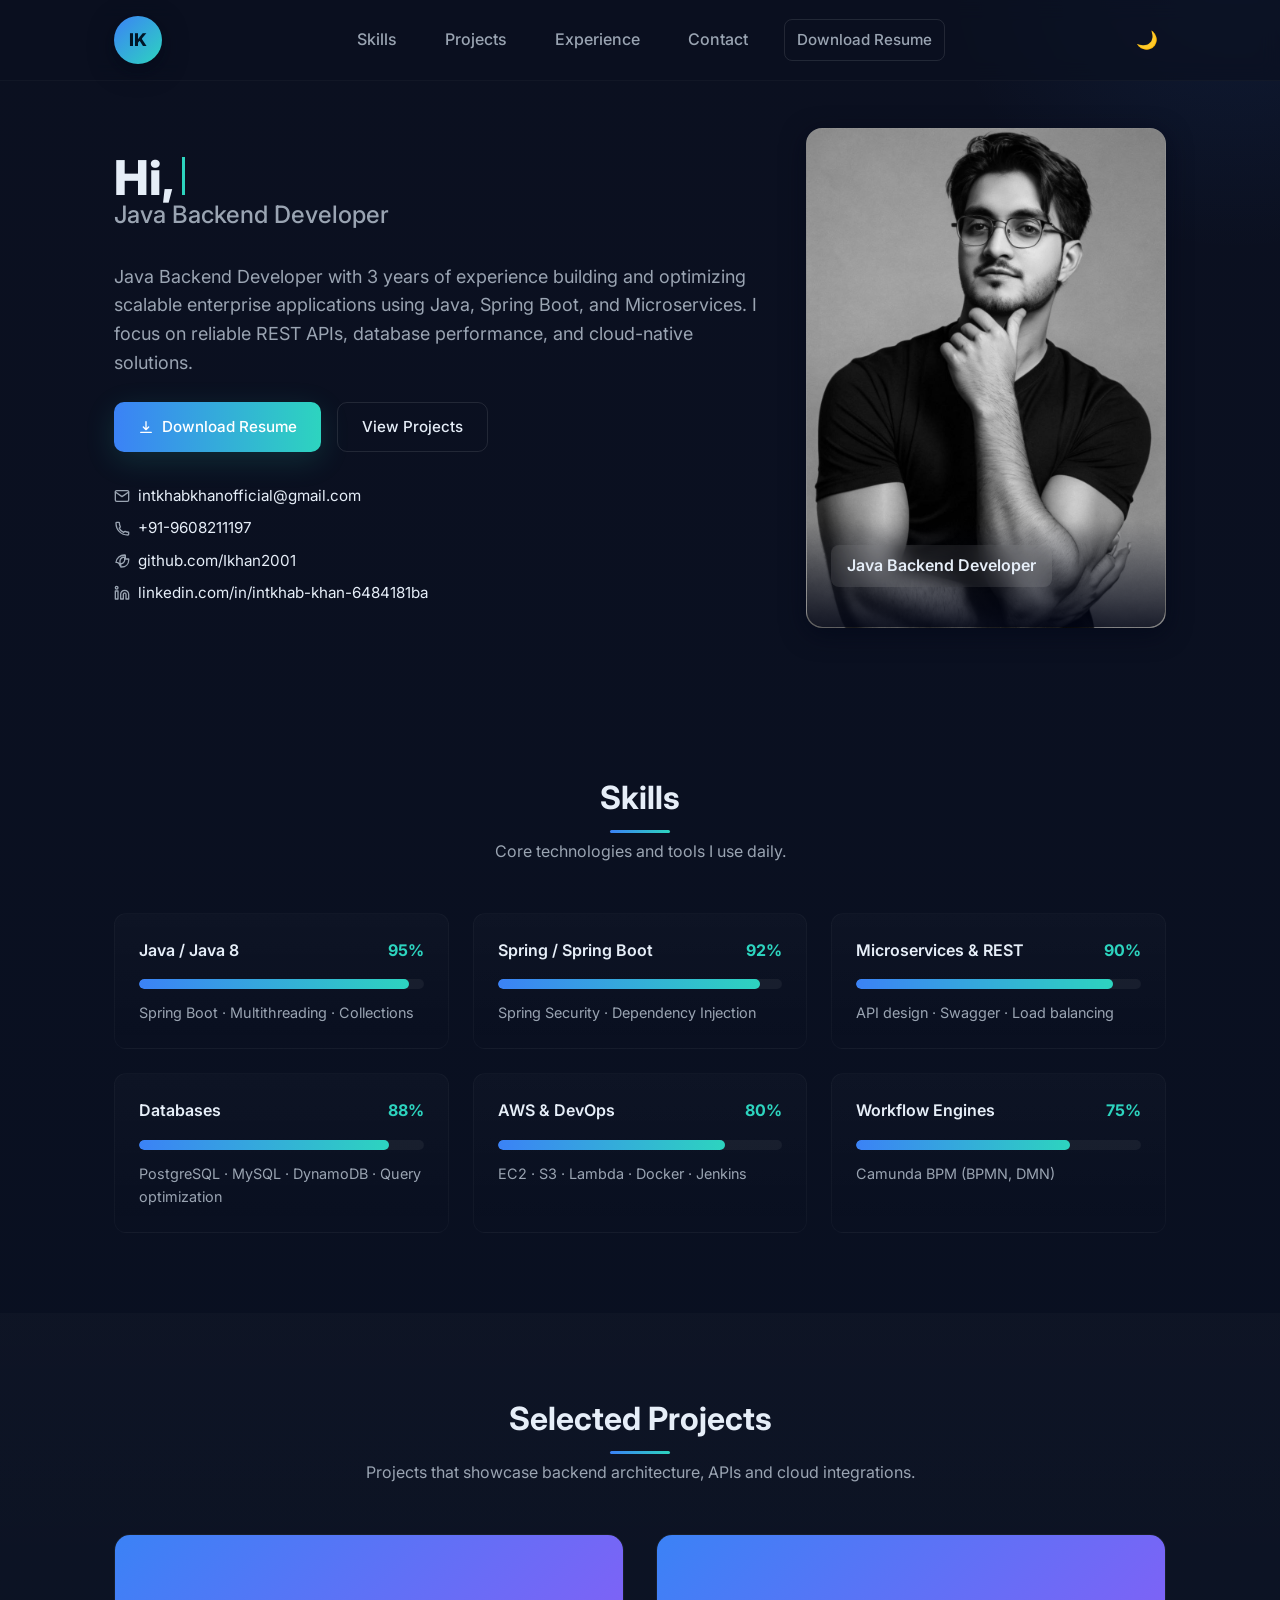
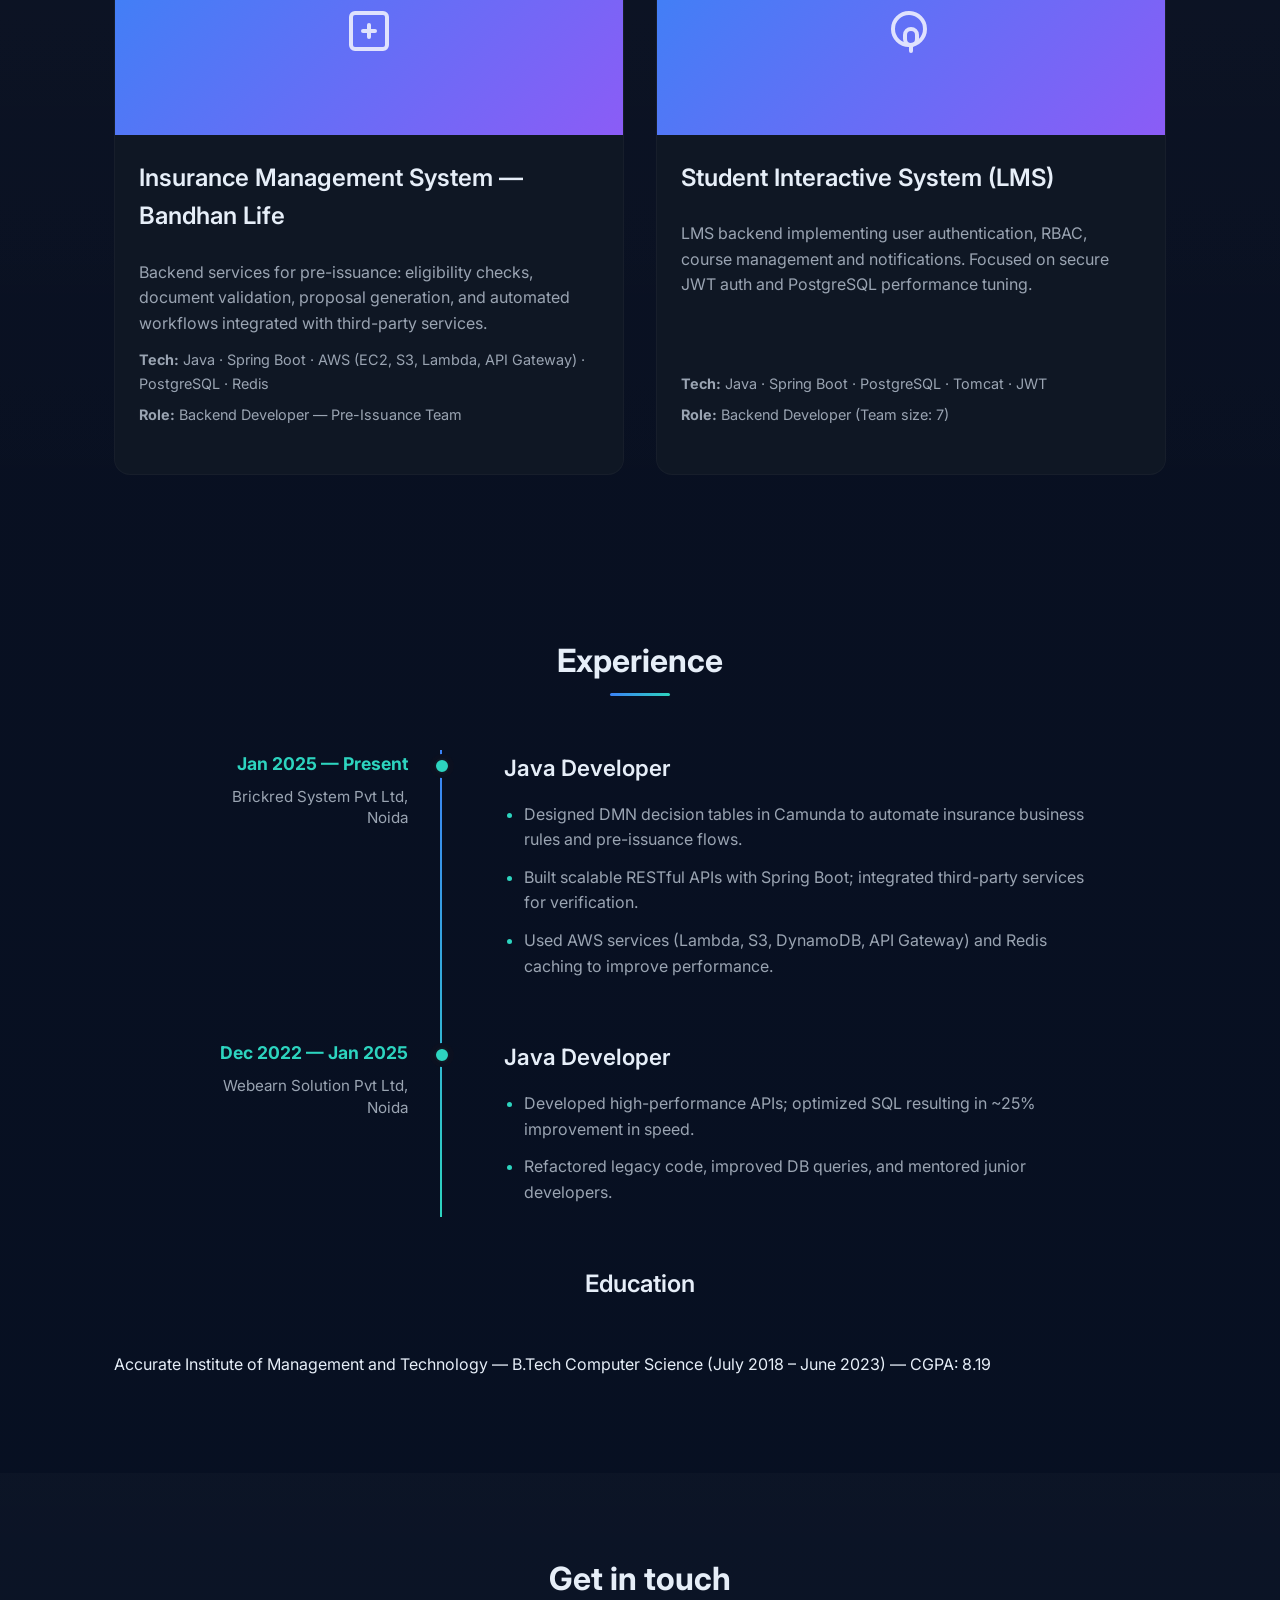
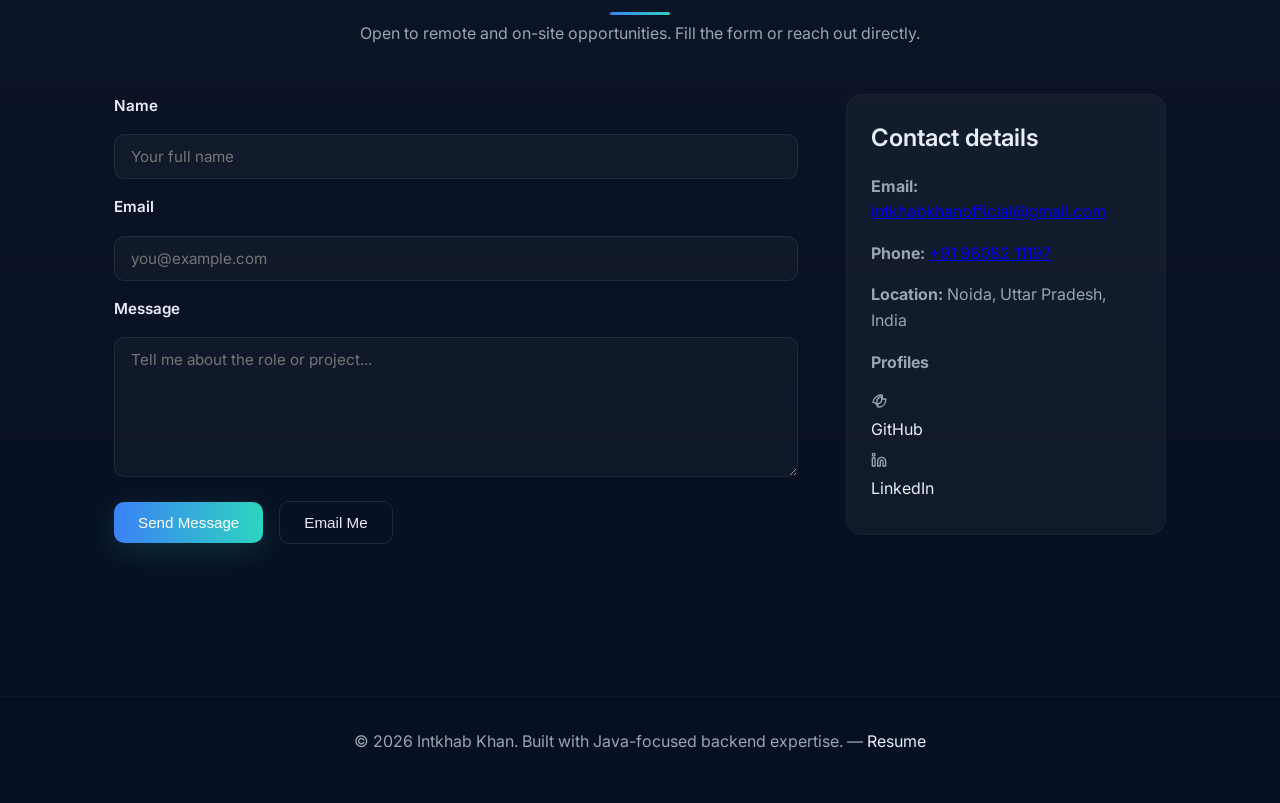
==== commit 3694e1c1: "updated the code for protfolio" ====
--- a/index.html
+++ b/index.html
@@ -15,847 +15,21 @@
   <!-- Fonts -->
   <link href="https://fonts.googleapis.com/css2?family=Inter:wght@300;400;500;600;700;800&display=swap" rel="stylesheet">
   <!-- Styles -->
-  <style>
-    /* ========== CSS Variables ========== */
-    :root {
-      --bg: #0b1020;
-      --surface: #0f1724;
-      --muted: #9aa4b2;
-      --text: #e6eef8;
-      --accent: #2dd4bf;
-      --accent-2: #3b82f6;
-      --accent-3: #8b5cf6;
-      --glass: rgba(255, 255, 255, 0.04);
-      --radius: 12px;
-      --container: 1100px;
-      --shadow: 0 6px 24px rgba(2, 6, 23, 0.6);
-      --gap: 1.25rem;
-      --fw-regular: 400;
-      --fw-medium: 500;
-      --fw-semibold: 600;
-      --fw-bold: 700;
-      --fw-extrabold: 800;
-      --mono: 'Inter', system-ui, -apple-system, "Segoe UI", Roboto, "Helvetica Neue", Arial;
-    }
-
-    /* ========== Light Theme ========== */
-    :root.light {
-      --bg: #f6fbff;
-      --surface: #ffffff;
-      --muted: #5a6b78;
-      --text: #071322;
-      --accent: #0ea5a4;
-      --accent-2: #2563eb;
-      --accent-3: #7c3aed;
-      --glass: rgba(2, 6, 23, 0.02);
-      --shadow: 0 6px 30px rgba(2, 6, 23, 0.06);
-    }
-
-    /* ========== Reset & Base Styles ========== */
-    * {
-      box-sizing: border-box;
-      margin: 0;
-      padding: 0;
-    }
-
-    html {
-      scroll-behavior: smooth;
-    }
-
-    body {
-      font-family: var(--mono);
-      background: linear-gradient(180deg, var(--bg), #071022 80%);
-      color: var(--text);
-      line-height: 1.6;
-      font-size: 16px;
-      overflow-x: hidden;
-      -webkit-font-smoothing: antialiased;
-      -moz-osx-font-smoothing: grayscale;
-    }
-
-    .container {
-      max-width: var(--container);
-      margin: 0 auto;
-      padding: 0 1.5rem;
-    }
-
-    /* ========== Typography ========== */
-    h1 {
-      font-size: 2.5rem;
-      font-weight: var(--fw-extrabold);
-      line-height: 1.2;
-      margin-bottom: 1rem;
-    }
-
-    h2 {
-      font-size: 2rem;
-      font-weight: var(--fw-bold);
-      margin-bottom: 1rem;
-    }
-
-    h3 {
-      font-size: 1.5rem;
-      font-weight: var(--fw-semibold);
-      margin-bottom: 0.75rem;
-    }
-
-    p {
-      margin-bottom: 1rem;
-    }
-
-    .lead {
-      font-size: 1.125rem;
-      color: var(--muted);
-      margin-bottom: 1.5rem;
-    }
-
-    .muted {
-      color: var(--muted);
-    }
-
-    .accent {
-      color: var(--accent);
-    }
-
-    /* ========== Buttons ========== */
-    .btn {
-      display: inline-flex;
-      align-items: center;
-      justify-content: center;
-      padding: 0.75rem 1.5rem;
-      border-radius: 10px;
-      text-decoration: none;
-      font-weight: var(--fw-medium);
-      transition: all 0.3s ease;
-      border: none;
-      cursor: pointer;
-      font-size: 0.95rem;
-      gap: 0.5rem;
-    }
-
-    .btn.primary {
-      background: linear-gradient(90deg, var(--accent-2), var(--accent));
-      color: white;
-      box-shadow: 0 8px 30px rgba(45, 212, 191, 0.15);
-    }
-
-    .btn.primary:hover {
-      transform: translateY(-2px);
-      box-shadow: 0 12px 40px rgba(45, 212, 191, 0.25);
-    }
-
-    .btn.ghost {
-      background: transparent;
-      border: 1px solid rgba(255, 255, 255, 0.1);
-      color: var(--text);
-    }
-
-    .btn.ghost:hover {
-      background: var(--glass);
-      border-color: rgba(255, 255, 255, 0.2);
-    }
-
-    /* ========== Header ========== */
-    .site-header {
-      position: fixed;
-      top: 0;
-      left: 0;
-      right: 0;
-      z-index: 100;
-      backdrop-filter: blur(10px);
-      background: rgba(11, 16, 32, 0.7);
-      border-bottom: 1px solid rgba(255, 255, 255, 0.03);
-      transition: all 0.3s ease;
-    }
-
-    .site-header.scrolled {
-      background: rgba(11, 16, 32, 0.9);
-      box-shadow: 0 4px 20px rgba(0, 0, 0, 0.1);
-    }
-
-    .header-inner {
-      display: flex;
-      align-items: center;
-      justify-content: space-between;
-      padding: 1rem 1.5rem;
-    }
-
-    .logo {
-      display: inline-flex;
-      align-items: center;
-      justify-content: center;
-      width: 48px;
-      height: 48px;
-      border-radius: 10px;
-      background: linear-gradient(135deg, var(--accent-2), var(--accent));
-      color: #011627;
-      font-weight: var(--fw-extrabold);
-      text-decoration: none;
-      box-shadow: var(--shadow);
-      transition: transform 0.3s ease;
-    }
-
-    .logo:hover {
-      transform: scale(1.05);
-    }
-
-    .nav {
-      display: flex;
-      gap: 1.5rem;
-      align-items: center;
-    }
-
-    .nav a {
-      color: var(--muted);
-      text-decoration: none;
-      padding: 0.5rem 0.75rem;
-      border-radius: 8px;
-      font-weight: var(--fw-medium);
-      transition: all 0.3s ease;
-      position: relative;
-    }
-
-    .nav a:hover {
-      color: var(--text);
-    }
-
-    .nav a::after {
-      content: '';
-      position: absolute;
-      bottom: 0;
-      left: 50%;
-      width: 0;
-      height: 2px;
-      background: linear-gradient(90deg, var(--accent-2), var(--accent));
-      transition: all 0.3s ease;
-      transform: translateX(-50%);
-    }
-
-    .nav a:hover::after {
-      width: 80%;
-    }
-
-    .resume-btn {
-      border: 1px solid rgba(255, 255, 255, 0.1);
-      padding: 0.5rem 1rem;
-      border-radius: 8px;
-      color: var(--text);
-      text-decoration: none;
-      font-weight: var(--fw-medium);
-      transition: all 0.3s ease;
-    }
-
-    .resume-btn:hover {
-      background: var(--glass);
-      border-color: rgba(255, 255, 255, 0.2);
-    }
-
-    .theme-toggle, .mobile-menu-toggle {
-      background: transparent;
-      border: 0;
-      color: var(--muted);
-      font-size: 1.1rem;
-      padding: 0.5rem;
-      border-radius: 8px;
-      cursor: pointer;
-      transition: all 0.3s ease;
-    }
-
-    .theme-toggle:hover, .mobile-menu-toggle:hover {
-      background: var(--glass);
-      color: var(--text);
-    }
-
-    .mobile-menu-toggle {
-      display: none;
-    }
-
-    /* ========== Hero Section ========== */
-    .hero {
-      padding: 8rem 0 4rem;
-      position: relative;
-      overflow: hidden;
-    }
-
-    .hero::before {
-      content: '';
-      position: absolute;
-      top: -50%;
-      right: -20%;
-      width: 600px;
-      height: 600px;
-      background: radial-gradient(circle, rgba(59, 130, 246, 0.1) 0%, rgba(59, 130, 246, 0) 70%);
-      border-radius: 50%;
-      z-index: -1;
-    }
-
-    .hero-grid {
-      display: grid;
-      grid-template-columns: 1fr 360px;
-      gap: 3rem;
-      align-items: center;
-    }
-
-    .hero-left h1 {
-      font-size: 3rem;
-      margin-bottom: 1.5rem;
-      line-height: 1.1;
-    }
-
-    .hero-left h1 small {
-      display: block;
-      font-size: 1.5rem;
-      font-weight: var(--fw-medium);
-      margin-top: 0.5rem;
-      color: var(--muted);
-    }
-
-    .cta-row {
-      display: flex;
-      gap: 1rem;
-      margin-bottom: 2rem;
-    }
-
-    .contact-inline {
-      list-style: none;
-      padding: 0;
-      margin: 1.5rem 0 0;
-      color: var(--muted);
-      font-size: 0.95rem;
-    }
-
-    .contact-inline li {
-      margin-bottom: 0.5rem;
-      display: flex;
-      align-items: center;
-      gap: 0.5rem;
-    }
-
-    .contact-inline a {
-      color: var(--text);
-      text-decoration: none;
-      transition: color 0.3s ease;
-    }
-
-    .contact-inline a:hover {
-      color: var(--accent);
-    }
-
-    /* Profile Card */
-    .profile-card {
-      width: 100%;
-      height: 500px;
-      border-radius: 16px;
-      background-size: cover;
-      background-position: center;
-      box-shadow: var(--shadow);
-      position: relative;
-      border: 1px solid rgba(255, 255, 255, 0.03);
-      overflow: hidden;
-      transition: transform 0.5s ease;
-    }
-
-    .profile-card:hover {
-      transform: translateY(-5px);
-    }
-
-    .profile-overlay {
-      position: absolute;
-      left: 0;
-      right: 0;
-      bottom: 0;
-      padding: 1.5rem;
-      border-bottom-left-radius: 16px;
-      border-bottom-right-radius: 16px;
-      background: linear-gradient(180deg, transparent, rgba(2, 6, 23, 0.8));
-    }
-
-    .role-tag {
-      background: rgba(255, 255, 255, 0.08);
-      display: inline-block;
-      padding: 0.5rem 1rem;
-      border-radius: 8px;
-      font-weight: var(--fw-semibold);
-      color: var(--text);
-      backdrop-filter: blur(10px);
-    }
-
-    /* ========== Sections ========== */
-    .section {
-      padding: 5rem 0;
-    }
-
-    .section.alt {
-      background: linear-gradient(180deg, rgba(255, 255, 255, 0.02), transparent);
-    }
-
-    .section-header {
-      text-align: center;
-      margin-bottom: 3rem;
-    }
-
-    .section-header h2 {
-      position: relative;
-      display: inline-block;
-    }
-
-    .section-header h2::after {
-      content: '';
-      position: absolute;
-      bottom: -10px;
-      left: 50%;
-      transform: translateX(-50%);
-      width: 60px;
-      height: 3px;
-      background: linear-gradient(90deg, var(--accent-2), var(--accent));
-      border-radius: 2px;
-    }
-
-    /* ========== Skills Section ========== */
-    .skills-grid {
-      display: grid;
-      grid-template-columns: repeat(auto-fit, minmax(280px, 1fr));
-      gap: 1.5rem;
-    }
-
-    .skill {
-      background: linear-gradient(180deg, rgba(255, 255, 255, 0.02), transparent);
-      padding: 1.5rem;
-      border-radius: 12px;
-      border: 1px solid rgba(255, 255, 255, 0.03);
-      transition: transform 0.3s ease, box-shadow 0.3s ease;
-    }
-
-    .skill:hover {
-      transform: translateY(-5px);
-      box-shadow: 0 10px 30px rgba(0, 0, 0, 0.1);
-    }
-
-    .skill-head {
-      display: flex;
-      justify-content: space-between;
-      align-items: center;
-      margin-bottom: 1rem;
-      font-weight: var(--fw-semibold);
-    }
-
-    .skill-percent {
-      color: var(--accent);
-      font-weight: var(--fw-bold);
-    }
-
-    .skill-bar {
-      background: rgba(255, 255, 255, 0.05);
-      height: 10px;
-      border-radius: 999px;
-      overflow: hidden;
-      margin-bottom: 0.75rem;
-    }
-
-    .skill-bar span {
-      display: block;
-      height: 100%;
-      width: 0;
-      background: linear-gradient(90deg, var(--accent-2), var(--accent));
-      border-radius: 999px;
-      transition: width 1.2s cubic-bezier(0.22, 0.61, 0.36, 1);
-    }
-
-    .skill-tags {
-      margin: 0;
-      color: var(--muted);
-      font-size: 0.9rem;
-    }
-
-    /* ========== Projects Section ========== */
-    .projects-grid {
-      display: grid;
-      gap: 2rem;
-      grid-template-columns: repeat(auto-fit, minmax(350px, 1fr));
-    }
-
-    .project-card {
-      display: flex;
-      flex-direction: column;
-      background: var(--surface);
-      border-radius: 16px;
-      overflow: hidden;
-      border: 1px solid rgba(255, 255, 255, 0.03);
-      transition: transform 0.3s ease, box-shadow 0.3s ease;
-      height: 100%;
-    }
-
-    .project-card:hover {
-      transform: translateY(-5px);
-      box-shadow: 0 15px 40px rgba(0, 0, 0, 0.15);
-    }
-
-    .proj-media {
-      height: 200px;
-      overflow: hidden;
-    }
-
-    .proj-media img {
-      width: 100%;
-      height: 100%;
-      object-fit: cover;
-      transition: transform 0.5s ease;
-    }
-
-    .project-card:hover .proj-media img {
-      transform: scale(1.05);
-    }
-
-    .proj-body {
-      padding: 1.5rem;
-      flex-grow: 1;
-      display: flex;
-      flex-direction: column;
-    }
-
-    .proj-desc {
-      color: var(--muted);
-      margin: 0.75rem 0;
-      flex-grow: 1;
-    }
-
-    .proj-tech, .proj-role {
-      font-size: 0.9rem;
-      color: var(--muted);
-      margin-bottom: 0.5rem;
-    }
-
-    .proj-links {
-      margin-top: 1rem;
-      display: flex;
-      gap: 0.75rem;
-    }
-
-    /* ========== Experience Section ========== */
-    .timeline {
-      position: relative;
-      max-width: 800px;
-      margin: 0 auto;
-    }
-
-    .timeline::before {
-      content: '';
-      position: absolute;
-      top: 0;
-      bottom: 0;
-      left: 240px;
-      width: 2px;
-      background: linear-gradient(to bottom, var(--accent-2), var(--accent));
-    }
-
-    .timeline-item {
-      display: grid;
-      grid-template-columns: 220px 1fr;
-      gap: 2rem;
-      margin-bottom: 2.5rem;
-      position: relative;
-    }
-
-    .timeline-item::before 
-      content: '';
-      position: absolute;
-      left: 235px;
-      top: 5px;
-      width: 12px;
-      height: 12px;
-      border-radius: 50%;
-      background: var(--accent);
-      z-index: 1;
-    }
-
-    .timeline-left {
-      text-align: right;
-    }
-
-    .timeline-left time {
-      font-weight: var(--fw-bold);
-      display: block;
-      margin-bottom: 0.25rem;
-    }
-
-    .timeline-right h3 {
-      margin-bottom: 0.5rem;
-    }
-
-    .timeline-right ul {
-      margin: 0.5rem 0 0;
-      padding-left: 1.25rem;
-      color: var(--muted);
-    }
-
-    .timeline-right li {
-      margin-bottom: 0.5rem;
-    }
-
-    /* ========== Contact Section ========== */
-    .contact-grid {
-      display: grid;
-      grid-template-columns: 1fr 320px;
-      gap: 3rem;
-    }
-
-    .contact-form {
-      display: flex;
-      flex-direction: column;
-      gap: 1rem;
-    }
-
-    .contact-form label {
-      font-weight: var(--fw-semibold);
-      font-size: 0.95rem;
-    }
-
-    .contact-form input, .contact-form textarea {
-      padding: 0.75rem 1rem;
-      border-radius: 10px;
-      border: 1px solid rgba(255, 255, 255, 0.08);
-      background: rgba(255, 255, 255, 0.03);
-      color: var(--text);
-      font-family: inherit;
-      font-size: 0.95rem;
-      transition: all 0.3s ease;
-    }
-
-    .contact-form input:focus, .contact-form textarea:focus {
-      outline: none;
-      border-color: var(--accent);
-      box-shadow: 0 0 0 3px rgba(45, 212, 191, 0.1);
-    }
-
-    .form-actions {
-      display: flex;
-      gap: 1rem;
-      align-items: center;
-      margin-top: 0.5rem;
-    }
-
-    #formStatus {
-      margin-top: 1rem;
-      padding: 0.75rem;
-      border-radius: 8px;
-      text-align: center;
-    }
-
-    .contact-aside {
-      background: var(--glass);
-      padding: 1.5rem;
-      border-radius: 16px;
-      border: 1px solid rgba(255, 255, 255, 0.03);
-      color: var(--muted);
-      height: fit-content;
-    }
-
-    .contact-aside h3 {
-      margin-bottom: 1rem;
-      color: var(--text);
-    }
-
-    .contact-aside p {
-      margin-bottom: 1rem;
-    }
-
-    .social-list {
-      list-style: none;
-      padding: 0;
-      margin-top: 1rem;
-    }
-
-    .social-list li {
-      margin-bottom: 0.5rem;
-    }
-
-    .social-list a {
-      color: var(--text);
-      text-decoration: none;
-      display: flex;
-      align-items: center;
-      gap: 0.5rem;
-      transition: color 0.3s ease;
-    }
-
-    .social-list a:hover {
-      color: var(--accent);
-    }
-
-    /* ========== Footer ========== */
-    .site-footer {
-      padding: 2rem 0;
-      border-top: 1px solid rgba(255, 255, 255, 0.03);
-      text-align: center;
-      color: var(--muted);
-    }
-
-    .site-footer a {
-      color: var(--text);
-      text-decoration: none;
-      transition: color 0.3s ease;
-    }
-
-    .site-footer a:hover {
-      color: var(--accent);
-    }
-
-    /* ========== Animations ========== */
-    @keyframes fadeInUp {
-      from {
-        opacity: 0;
-        transform: translateY(30px);
-      }
-      to {
-        opacity: 1;
-        transform: translateY(0);
-      }
-    }
-
-    .fade-in {
-      animation: fadeInUp 0.8s ease forwards;
-    }
-
-    .delay-1 {
-      animation-delay: 0.1s;
-    }
-
-    .delay-2 {
-      animation-delay: 0.2s;
-    }
-
-    .delay-3 {
-      animation-delay: 0.3s;
-    }
-
-    .delay-4 {
-      animation-delay: 0.4s;
-    }
-
-    /* ========== Responsive Design ========== */
-    @media (max-width: 1024px) {
-      .hero-grid {
-        grid-template-columns: 1fr;
-        gap: 2rem;
-      }
-      
-      .profile-card {
-        width: 100%;
-        max-width: 400px;
-        margin: 0 auto;
-      }
-      
-      .contact-grid {
-        grid-template-columns: 1fr;
-        gap: 2rem;
-      }
-    }
-
-    @media (max-width: 768px) {
-      h1 {
-        font-size: 2.25rem;
-      }
-      
-      h2 {
-        font-size: 1.75rem;
-      }
-      
-      .hero {
-        padding: 6rem 0 3rem;
-      }
-      
-      .hero-left h1 {
-        font-size: 2.5rem;
-      }
-      
-      .section {
-        padding: 3rem 0;
-      }
-      
-      .cta-row {
-        flex-direction: column;
-        align-items: flex-start;
-      }
-      
-      .nav {
-        display: none;
-        position: absolute;
-        top: 100%;
-        left: 0;
-        right: 0;
-        background: var(--surface);
-        flex-direction: column;
-        padding: 1.5rem;
-        border-top: 1px solid rgba(255, 255, 255, 0.03);
-        box-shadow: 0 10px 30px rgba(0, 0, 0, 0.1);
-      }
-      
-      .nav.active {
-        display: flex;
-      }
-      
-      .mobile-menu-toggle {
-        display: block;
-      }
-      
-      .timeline::before {
-        left: 20px;
-      }
-      
-      .timeline-item {
-        grid-template-columns: 1fr;
-        gap: 0.5rem;
-        margin-bottom: 2rem;
-      }
-      
-      .timeline-item::before {
-        left: 14px;
-      }
-      
-      .timeline-left {
-        text-align: left;
-        padding-left: 2.5rem;
-      }
-      
-      .projects-grid {
-        grid-template-columns: 1fr;
-      }
-    }
-
-    @media (max-width: 480px) {
-      .container {
-        padding: 0 1rem;
-      }
-      
-      .header-inner {
-        padding: 1rem;
-      }
-      
-      .hero-left h1 {
-        font-size: 2rem;
-      }
-      
-      .hero-left h1 small {
-        font-size: 1.25rem;
-      }
-      
-      .skills-grid {
-        grid-template-columns: 1fr;
-      }
-    }
-  </style>
+  <link rel="stylesheet" href="styles.css">
 </head>
 <body>
   <!-- Header -->
   <header class="site-header" role="banner">
     <div class="container header-inner">
-      <a class="logo" href="#home" aria-label="Intkhab Khan home">IK</a>
+      <a class="logo" href="#home" aria-label="Intkhab Khan home">
+        <span class="logo-initials">IK</span>
+      </a>
       <nav class="nav" role="navigation" aria-label="Main navigation">
         <a href="#skills">Skills</a>
         <a href="#projects">Projects</a>
         <a href="#experience">Experience</a>
         <a href="#contact">Contact</a>
-        <a class="btn resume-btn" href="assets/Intkhab_Khan_Java_Developer (1).pdf" download>Download Resume</a>
+        <a class="btn resume-btn" href="assets/Intkhab_Khan_Java_Developer.pdf" download>Download Resume</a>
       </nav>
       <button id="theme-toggle" class="theme-toggle" aria-label="Toggle dark mode">🌙</button>
       <button class="mobile-menu-toggle" id="mobileMenuToggle" aria-label="Toggle menu">☰</button>
@@ -867,10 +41,19 @@
     <section id="home" class="hero" role="region" aria-labelledby="hero-heading">
       <div class="container hero-grid">
         <div class="hero-left fade-in">
-          <h1 id="hero-heading">Hi, I'm <span class="accent">Intkhab Khan</span><br><small>Java Backend Developer</small></h1>
+          <div class="hero-heading">
+            <h1 id="hero-heading">
+              Hi, <span class="typing-container">
+                <span class="typing-text">I'm
+                  <span class="skill-percent">Intkhab Khan</span></span>
+              </span>
+              <br>
+              <small>Java Backend Developer</small>
+            </h1>
+          </div>
           <p class="lead">Java Backend Developer with 3 years of experience building and optimizing scalable enterprise applications using Java, Spring Boot, and Microservices. I focus on reliable REST APIs, database performance, and cloud-native solutions.</p>
           <div class="cta-row">
-            <a class="btn primary" href="assets/Intkhab_Khan_Java_Developer (1).pdf" download>
+            <a class="btn primary" href="assets/Intkhab_Khan_Java_Developer.pdf" download>
               <svg width="16" height="16" viewBox="0 0 24 24" fill="none" xmlns="http://www.w3.org/2000/svg">
                 <path d="M12 16L12 4M12 16L8 12M12 16L16 12" stroke="currentColor" stroke-width="2" stroke-linecap="round" stroke-linejoin="round"/>
                 <path d="M4 20H20" stroke="currentColor" stroke-width="2" stroke-linecap="round"/>
@@ -998,7 +181,13 @@
         <div class="projects-grid">
           <article class="project-card fade-in" aria-labelledby="proj1-title">
             <div class="proj-media">
-              <img src="assets/proj-insurance.png" alt="Insurance Management System screenshot" loading="lazy" onerror="this.style.display='none'">
+              <div class="project-icon">
+                <svg width="48" height="48" viewBox="0 0 24 24" fill="none" xmlns="http://www.w3.org/2000/svg">
+                  <path d="M19 3H5C3.89543 3 3 3.89543 3 5V19C3 20.1046 3.89543 21 5 21H19C20.1046 21 21 20.1046 21 19V5C21 3.89543 20.1046 3 19 3Z" stroke="currentColor" stroke-width="2" stroke-linecap="round" stroke-linejoin="round"/>
+                  <path d="M9 12H15" stroke="currentColor" stroke-width="2" stroke-linecap="round" stroke-linejoin="round"/>
+                  <path d="M12 9V15" stroke="currentColor" stroke-width="2" stroke-linecap="round" stroke-linejoin="round"/>
+                </svg>
+              </div>
             </div>
             <div class="proj-body">
               <h3 id="proj1-title">Insurance Management System — Bandhan Life</h3>
@@ -1013,7 +202,12 @@
 
           <article class="project-card fade-in delay-1" aria-labelledby="proj2-title">
             <div class="proj-media">
-              <img src="assets/proj-lms.png" alt="Student Interactive System screenshot" loading="lazy" onerror="this.style.display='none'">
+              <div class="project-icon">
+                <svg width="48" height="48" viewBox="0 0 24 24" fill="none" xmlns="http://www.w3.org/2000/svg">
+                  <path d="M12 19L12 22M12 19C10.3431 19 9 17.6569 9 16V14C9 12.3431 10.3431 11 12 11C13.6569 11 15 12.3431 15 14V16C15 17.6569 13.6569 19 12 19Z" stroke="currentColor" stroke-width="2" stroke-linecap="round" stroke-linejoin="round"/>
+                  <path d="M19 11C19 15.4183 15.4183 19 11 19C6.58172 19 3 15.4183 3 11C3 6.58172 6.58172 3 11 3C15.4183 3 19 6.58172 19 11Z" stroke="currentColor" stroke-width="2" stroke-linecap="round" stroke-linejoin="round"/>
+                </svg>
+              </div>
             </div>
             <div class="proj-body">
               <h3 id="proj2-title">Student Interactive System (LMS)</h3>
@@ -1040,7 +234,7 @@
           <div class="timeline-item fade-in">
             <div class="timeline-left">
               <time datetime="2025-01">Jan 2025 — Present</time>
-              <p class="muted">Brickred System Pvt Ltd, Noida</p>
+              <p class="company">Brickred System Pvt Ltd, Noida</p>
             </div>
             <div class="timeline-right">
               <h3>Java Developer</h3>
@@ -1055,7 +249,7 @@
           <div class="timeline-item fade-in delay-1">
             <div class="timeline-left">
               <time datetime="2022-12">Dec 2022 — Jan 2025</time>
-              <p class="muted">Webearn Solution Pvt Ltd, Noida</p>
+              <p class="company">Webearn Solution Pvt Ltd, Noida</p>
             </div>
             <div class="timeline-right">
               <h3>Java Developer</h3>
@@ -1132,125 +326,10 @@
 
   <footer class="site-footer" role="contentinfo">
     <div class="container">
-      <p>© <span id="year"></span> Intkhab Khan. Built with Java-focused backend expertise. — <a href="assets/Intkhab_Khan_Java_Developer (1).pdf" download>Resume</a></p>
+      <p>© <span id="year"></span> Intkhab Khan. Built with Java-focused backend expertise. — <a href="assets/Intkhab_Khan_Java_Developer.pdf" download>Resume</a></p>
     </div>
   </footer>
 
-  <script>
-    document.addEventListener('DOMContentLoaded', () => {
-      // Set current year
-      document.getElementById('year').textContent = new Date().getFullYear();
-
-      // Theme toggle (persist to localStorage)
-      const themeToggle = document.getElementById('theme-toggle');
-      const root = document.documentElement;
-      const saved = localStorage.getItem('theme');
-      if (saved === 'light') root.classList.add('light');
-
-      function updateThemeIcon() {
-        themeToggle.textContent = root.classList.contains('light') ? '🌞' : '🌙';
-      }
-      updateThemeIcon();
-
-      themeToggle.addEventListener('click', () => {
-        root.classList.toggle('light');
-        localStorage.setItem('theme', root.classList.contains('light') ? 'light' : 'dark');
-        updateThemeIcon();
-      });
-
-      // Mobile menu toggle
-      const mobileToggle = document.getElementById('mobileMenuToggle');
-      mobileToggle.addEventListener('click', () => {
-        const nav = document.querySelector('.nav');
-        if (!nav) return;
-        nav.classList.toggle('active');
-        mobileToggle.textContent = nav.classList.contains('active') ? '✕' : '☰';
-      });
-
-      // Header scroll effect
-      const header = document.querySelector('.site-header');
-      window.addEventListener('scroll', () => {
-        if (window.scrollY > 50) {
-          header.classList.add('scrolled');
-        } else {
-          header.classList.remove('scrolled');
-        }
-      });
-
-      // Animate skill bars when in viewport
-      const skillBars = document.querySelectorAll('.skill-bar');
-      const animateSkill = (el) => {
-        const percent = el.getAttribute('data-percent') || '0';
-        const inner = el.querySelector('span');
-        inner.style.width = percent + '%';
-      };
-
-      const observer = new IntersectionObserver((entries) => {
-        entries.forEach(entry => {
-          if (entry.isIntersecting) {
-            animateSkill(entry.target);
-          }
-        });
-      }, {threshold: 0.25});
-
-      skillBars.forEach(sb => observer.observe(sb));
-
-      // Contact form handling
-      const form = document.getElementById('contactForm');
-      const statusEl = document.getElementById('formStatus');
-      const mailtoBtn = document.getElementById('mailtoFallback');
-
-      // Fallback: open mail client with prefilled subject if JS "send" not wired
-      mailtoBtn.addEventListener('click', () => {
-        const name = encodeURIComponent(document.getElementById('name').value || '');
-        const email = encodeURIComponent(document.getElementById('email').value || '');
-        const message = encodeURIComponent(document.getElementById('message').value || '');
-        const body = `From: ${name}%0AEmail: ${email}%0A%0A${message}`;
-        window.location.href = `mailto:intkhabkhanofficial@gmail.com?subject=Portfolio%20Contact&body=${body}`;
-      });
-
-      form.addEventListener('submit', (ev) => {
-        ev.preventDefault();
-        // Basic UI feedback. For production, wire this to Formspree / Netlify forms / server endpoint.
-        const name = document.getElementById('name').value.trim();
-        const email = document.getElementById('email').value.trim();
-        const message = document.getElementById('message').value.trim();
-
-        if (!name || !email || !message) {
-          statusEl.textContent = 'Please fill in all fields.';
-          statusEl.style.color = '#f87171';
-          return;
-        }
-
-        // Fake sending: show success message and clear form
-        statusEl.textContent = 'Sending message…';
-        statusEl.style.color = 'var(--muted)';
-        
-        setTimeout(() => {
-          statusEl.textContent = 'Thanks! Your message was sent (demo). I will get back to you soon.';
-          statusEl.style.color = 'var(--accent)';
-          form.reset();
-        }, 900);
-      });
-
-      // Add fade-in animation to elements on scroll
-      const fadeElements = document.querySelectorAll('.fade-in');
-      const fadeObserver = new IntersectionObserver((entries) => {
-        entries.forEach(entry => {
-          if (entry.isIntersecting) {
-            entry.target.style.opacity = 1;
-            entry.target.style.transform = 'translateY(0)';
-          }
-        });
-      }, {threshold: 0.1});
-
-      fadeElements.forEach(el => {
-        el.style.opacity = 0;
-        el.style.transform = 'translateY(20px)';
-        el.style.transition = 'opacity 0.6s ease, transform 0.6s ease';
-        fadeObserver.observe(el);
-      });
-    });
-  </script>
+  <script src="script.js"></script>
 </body>
 </html>
--- a/styles.css
+++ b/styles.css
@@ -0,0 +1,975 @@
+/* ========== CSS Variables ========== */
+:root {
+  --bg: #0b1020;
+  --surface: #0f1724;
+  --muted: #9aa4b2;
+  --text: #e6eef8;
+  --accent: #2dd4bf;
+  --accent-2: #3b82f6;
+  --accent-3: #8b5cf6;
+  --glass: rgba(255, 255, 255, 0.04);
+  --radius: 12px;
+  --container: 1100px;
+  --shadow: 0 6px 24px rgba(2, 6, 23, 0.6);
+  --gap: 1.25rem;
+  --fw-regular: 400;
+  --fw-medium: 500;
+  --fw-semibold: 600;
+  --fw-bold: 700;
+  --fw-extrabold: 800;
+  --mono: 'Inter', system-ui, -apple-system, "Segoe UI", Roboto, "Helvetica Neue", Arial;
+}
+
+/* ========== Light Theme ========== */
+:root.light {
+  --bg: #f6fbff;
+  --surface: #ffffff;
+  --muted: #5a6b78;
+  --text: #071322;
+  --accent: #0ea5a4;
+  --accent-2: #2563eb;
+  --accent-3: #7c3aed;
+  --glass: rgba(2, 6, 23, 0.02);
+  --shadow: 0 6px 30px rgba(2, 6, 23, 0.06);
+}
+
+/* ========== Reset & Base Styles ========== */
+* {
+  box-sizing: border-box;
+  margin: 0;
+  padding: 0;
+}
+
+html {
+  scroll-behavior: smooth;
+}
+
+body {
+  font-family: var(--mono);
+  background: linear-gradient(180deg, var(--bg), #071022 80%);
+  color: var(--text);
+  line-height: 1.6;
+  font-size: 16px;
+  overflow-x: hidden;
+  -webkit-font-smoothing: antialiased;
+  -moz-osx-font-smoothing: grayscale;
+}
+
+.container {
+  max-width: var(--container);
+  margin: 0 auto;
+  padding: 0 1.5rem;
+}
+
+/* ========== Typography ========== */
+h1 {
+  font-size: 2.5rem;
+  font-weight: var(--fw-extrabold);
+  line-height: 1.2;
+  margin-bottom: 1rem;
+}
+
+h2 {
+  font-size: 2rem;
+  font-weight: var(--fw-bold);
+  margin-bottom: 1rem;
+}
+
+h3 {
+  font-size: 1.5rem;
+  font-weight: var(--fw-semibold);
+  margin-bottom: 0.75rem;
+}
+
+p {
+  margin-bottom: 1rem;
+}
+
+.lead {
+  font-size: 1.125rem;
+  color: var(--muted);
+  margin-bottom: 1.5rem;
+}
+
+.muted {
+  color: var(--muted);
+}
+
+.accent {
+  color: var(--accent);
+}
+
+/* ========== Typing Animation ========== */
+.typing-container {
+  position: relative;
+  display: inline-block;
+}
+
+.typing-text {
+  display: inline-block;
+  overflow: hidden;
+  white-space: nowrap;
+  border-right: 3px solid var(--accent);
+  width: 0;
+  animation: typing 4s steps(20, end) infinite, blink-caret 0.75s step-end infinite;
+}
+
+@keyframes typing {
+  0% { width: 0 }
+  50% { width: 100% }
+  80% { width: 100% }
+  100% { width: 0 }
+}
+
+@keyframes blink-caret {
+  from, to { border-color: transparent }
+  50% { border-color: var(--accent) }
+}
+
+/* Enhanced hero text styling */
+.hero-heading {
+  min-height: 120px;
+  display: flex;
+  align-items: center;
+}
+
+/* ========== Buttons ========== */
+.btn {
+  display: inline-flex;
+  align-items: center;
+  justify-content: center;
+  padding: 0.75rem 1.5rem;
+  border-radius: 10px;
+  text-decoration: none;
+  font-weight: var(--fw-medium);
+  transition: all 0.3s ease;
+  border: none;
+  cursor: pointer;
+  font-size: 0.95rem;
+  gap: 0.5rem;
+}
+
+.btn.primary {
+  background: linear-gradient(90deg, var(--accent-2), var(--accent));
+  color: white;
+  box-shadow: 0 8px 30px rgba(45, 212, 191, 0.15);
+}
+
+.btn.primary:hover {
+  transform: translateY(-2px);
+  box-shadow: 0 12px 40px rgba(45, 212, 191, 0.25);
+}
+
+.btn.ghost {
+  background: transparent;
+  border: 1px solid rgba(255, 255, 255, 0.1);
+  color: var(--text);
+}
+
+.btn.ghost:hover {
+  background: var(--glass);
+  border-color: rgba(255, 255, 255, 0.2);
+}
+
+/* ========== Header ========== */
+.site-header {
+  position: fixed;
+  top: 0;
+  left: 0;
+  right: 0;
+  z-index: 100;
+  backdrop-filter: blur(10px);
+  background: rgba(11, 16, 32, 0.7);
+  border-bottom: 1px solid rgba(255, 255, 255, 0.03);
+  transition: all 0.3s ease;
+}
+
+.site-header.scrolled {
+  background: rgba(11, 16, 32, 0.9);
+  box-shadow: 0 4px 20px rgba(0, 0, 0, 0.1);
+}
+
+.header-inner {
+  display: flex;
+  align-items: center;
+  justify-content: space-between;
+  padding: 1rem 1.5rem;
+}
+
+/* ========== Enhanced Logo ========== */
+.logo {
+  display: inline-flex;
+  align-items: center;
+  justify-content: center;
+  width: 48px;
+  height: 48px;
+  border-radius: 50%;
+  background: linear-gradient(135deg, var(--accent-2), var(--accent));
+  color: #011627;
+  font-weight: var(--fw-extrabold);
+  text-decoration: none;
+  box-shadow: var(--shadow);
+  transition: transform 0.3s ease;
+}
+
+.logo:hover {
+  transform: scale(1.05);
+}
+
+.logo-initials {
+  display: inline-block;
+  font-size: 1.1rem;
+}
+
+.logo-full {
+  display: none;
+}
+
+.nav {
+  display: flex;
+  gap: 1.5rem;
+  align-items: center;
+}
+
+.nav a {
+  color: var(--muted);
+  text-decoration: none;
+  padding: 0.5rem 0.75rem;
+  border-radius: 8px;
+  font-weight: var(--fw-medium);
+  transition: all 0.3s ease;
+  position: relative;
+}
+
+.nav a:hover {
+  color: var(--text);
+}
+
+.nav a::after {
+  content: '';
+  position: absolute;
+  bottom: 0;
+  left: 50%;
+  width: 0;
+  height: 2px;
+  background: linear-gradient(90deg, var(--accent-2), var(--accent));
+  transition: all 0.3s ease;
+  transform: translateX(-50%);
+}
+
+.nav a:hover::after {
+  width: 80%;
+}
+
+.resume-btn {
+  border: 1px solid rgba(255, 255, 255, 0.1);
+  padding: 0.5rem 1rem;
+  border-radius: 8px;
+  color: var(--text);
+  text-decoration: none;
+  font-weight: var(--fw-medium);
+  transition: all 0.3s ease;
+}
+
+.resume-btn:hover {
+  background: var(--glass);
+  border-color: rgba(255, 255, 255, 0.2);
+}
+
+.theme-toggle, .mobile-menu-toggle {
+  background: transparent;
+  border: 0;
+  color: var(--muted);
+  font-size: 1.1rem;
+  padding: 0.5rem;
+  border-radius: 8px;
+  cursor: pointer;
+  transition: all 0.3s ease;
+}
+
+.theme-toggle:hover, .mobile-menu-toggle:hover {
+  background: var(--glass);
+  color: var(--text);
+}
+
+.mobile-menu-toggle {
+  display: none;
+}
+
+/* ========== Hero Section ========== */
+.hero {
+  padding: 8rem 0 4rem;
+  position: relative;
+  overflow: hidden;
+}
+
+.hero::before {
+  content: '';
+  position: absolute;
+  top: -50%;
+  right: -20%;
+  width: 600px;
+  height: 600px;
+  background: radial-gradient(circle, rgba(59, 130, 246, 0.1) 0%, rgba(59, 130, 246, 0) 70%);
+  border-radius: 50%;
+  z-index: -1;
+}
+
+.hero-grid {
+  display: grid;
+  grid-template-columns: 1fr 360px;
+  gap: 3rem;
+  align-items: center;
+}
+
+.hero-left h1 {
+  font-size: 3rem;
+  margin-bottom: 1.5rem;
+  line-height: 0.8;
+}
+
+.hero-left h1 small {
+  display: block;
+  font-size: 1.5rem;
+  font-weight: var(--fw-medium);
+  margin-top: 0.5rem;
+  color: var(--muted);
+}
+
+.cta-row {
+  display: flex;
+  gap: 1rem;
+  margin-bottom: 2rem;
+}
+
+.contact-inline {
+  list-style: none;
+  padding: 0;
+  margin: 1.5rem 0 0;
+  color: var(--muted);
+  font-size: 0.95rem;
+}
+
+.contact-inline li {
+  margin-bottom: 0.5rem;
+  display: flex;
+  align-items: center;
+  gap: 0.5rem;
+}
+
+.contact-inline a {
+  color: var(--text);
+  text-decoration: none;
+  transition: color 0.3s ease;
+}
+
+.contact-inline a:hover {
+  color: var(--accent);
+}
+
+/* Profile Card */
+.profile-card {
+  width: 100%;
+  height: 500px;
+  border-radius: 16px;
+  background-size: cover;
+  background-position: center;
+  box-shadow: var(--shadow);
+  position: relative;
+  border: 1px solid rgba(255, 255, 255, 0.03);
+  overflow: hidden;
+  transition: transform 0.5s ease;
+}
+
+.profile-card:hover {
+  transform: translateY(-5px);
+}
+
+.profile-overlay {
+  position: absolute;
+  left: 0;
+  right: 0;
+  bottom: 0;
+  padding: 1.5rem;
+  border-bottom-left-radius: 16px;
+  border-bottom-right-radius: 16px;
+  background: linear-gradient(180deg, transparent, rgba(2, 6, 23, 0.8));
+}
+
+.role-tag {
+  background: rgba(255, 255, 255, 0.08);
+  display: inline-block;
+  padding: 0.5rem 1rem;
+  border-radius: 8px;
+  font-weight: var(--fw-semibold);
+  color: var(--text);
+  backdrop-filter: blur(10px);
+}
+
+/* ========== Sections ========== */
+.section {
+  padding: 5rem 0;
+}
+
+.section.alt {
+  background: linear-gradient(180deg, rgba(255, 255, 255, 0.02), transparent);
+}
+
+.section-header {
+  text-align: center;
+  margin-bottom: 3rem;
+}
+
+.section-header h2 {
+  position: relative;
+  display: inline-block;
+}
+
+.section-header h2::after {
+  content: '';
+  position: absolute;
+  bottom: -10px;
+  left: 50%;
+  transform: translateX(-50%);
+  width: 60px;
+  height: 3px;
+  background: linear-gradient(90deg, var(--accent-2), var(--accent));
+  border-radius: 2px;
+}
+
+/* ========== Skills Section ========== */
+.skills-grid {
+  display: grid;
+  grid-template-columns: repeat(auto-fit, minmax(280px, 1fr));
+  gap: 1.5rem;
+}
+
+.skill {
+  background: linear-gradient(180deg, rgba(255, 255, 255, 0.02), transparent);
+  padding: 1.5rem;
+  border-radius: 12px;
+  border: 1px solid rgba(255, 255, 255, 0.03);
+  transition: transform 0.3s ease, box-shadow 0.3s ease;
+}
+
+.skill:hover {
+  transform: translateY(-5px);
+  box-shadow: 0 10px 30px rgba(0, 0, 0, 0.1);
+}
+
+.skill-head {
+  display: flex;
+  justify-content: space-between;
+  align-items: center;
+  margin-bottom: 1rem;
+  font-weight: var(--fw-semibold);
+}
+
+.skill-percent {
+  color: var(--accent);
+  font-weight: var(--fw-bold);
+}
+
+.skill-bar {
+  background: rgba(255, 255, 255, 0.05);
+  height: 10px;
+  border-radius: 999px;
+  overflow: hidden;
+  margin-bottom: 0.75rem;
+}
+
+.skill-bar span {
+  display: block;
+  height: 100%;
+  width: 0;
+  background: linear-gradient(90deg, var(--accent-2), var(--accent));
+  border-radius: 999px;
+  transition: width 1.2s cubic-bezier(0.22, 0.61, 0.36, 1);
+}
+
+.skill-tags {
+  margin: 0;
+  color: var(--muted);
+  font-size: 0.9rem;
+}
+
+/* ========== Projects Section ========== */
+.projects-grid {
+  display: grid;
+  gap: 2rem;
+  grid-template-columns: repeat(auto-fit, minmax(350px, 1fr));
+}
+
+.project-card {
+  display: flex;
+  flex-direction: column;
+  background: var(--surface);
+  border-radius: 16px;
+  overflow: hidden;
+  border: 1px solid rgba(255, 255, 255, 0.03);
+  transition: transform 0.3s ease, box-shadow 0.3s ease;
+  height: 100%;
+}
+
+.project-card:hover {
+  transform: translateY(-5px);
+  box-shadow: 0 15px 40px rgba(0, 0, 0, 0.15);
+}
+
+.proj-media {
+  height: 200px;
+  overflow: hidden;
+  background: linear-gradient(135deg, var(--accent-2), var(--accent-3));
+  display: flex;
+  align-items: center;
+  justify-content: center;
+}
+
+.project-icon {
+  color: white;
+  opacity: 0.8;
+}
+
+.proj-body {
+  padding: 1.5rem;
+  flex-grow: 1;
+  display: flex;
+  flex-direction: column;
+}
+
+.proj-desc {
+  color: var(--muted);
+  margin: 0.75rem 0;
+  flex-grow: 1;
+}
+
+.proj-tech, .proj-role {
+  font-size: 0.9rem;
+  color: var(--muted);
+  margin-bottom: 0.5rem;
+}
+
+.proj-links {
+  margin-top: 1rem;
+  display: flex;
+  gap: 0.75rem;
+}
+
+/* ========== Fixed Experience Section ========== */
+.timeline {
+  position: relative;
+  max-width: 900px;
+  margin: 0 auto;
+}
+
+.timeline::before {
+  content: '';
+  position: absolute;
+  top: 0;
+  bottom: 0;
+  left: 250px;
+  width: 2px;
+  background: linear-gradient(to bottom, var(--accent-2), var(--accent));
+}
+
+.timeline-item {
+  display: grid;
+  grid-template-columns: 250px 1fr;
+  gap: 3rem;
+  margin-bottom: 3rem;
+  position: relative;
+  align-items: start;
+}
+
+.timeline-item::before {
+  content: '';
+  position: absolute;
+  left: 244px;
+  top: 8px;
+  width: 12px;
+  height: 12px;
+  border-radius: 50%;
+  background: var(--accent);
+  z-index: 1;
+  border: 2px solid var(--surface);
+  box-shadow: 0 0 0 4px var(--bg);
+}
+
+.timeline-left {
+  text-align: right;
+  padding-right: 2rem;
+}
+
+.timeline-left time {
+  font-weight: var(--fw-bold);
+  display: block;
+  margin-bottom: 0.5rem;
+  font-size: 1.1rem;
+  color: var(--accent);
+}
+
+.timeline-left .company {
+  font-size: 0.95rem;
+  color: var(--muted);
+  line-height: 1.4;
+}
+
+.timeline-right {
+  padding-left: 1rem;
+}
+
+.timeline-right h3 {
+  margin-bottom: 1rem;
+  font-size: 1.4rem;
+  color: var(--text);
+}
+
+.timeline-right ul {
+  margin: 0;
+  padding-left: 1.25rem;
+  color: var(--muted);
+}
+
+.timeline-right li {
+  margin-bottom: 0.75rem;
+  line-height: 1.6;
+  position: relative;
+}
+
+.timeline-right li::marker {
+  color: var(--accent);
+}
+
+/* ========== Mobile Experience Layout ========== */
+@media (max-width: 768px) {
+  .timeline::before {
+    left: 20px;
+  }
+
+  .timeline-item {
+    grid-template-columns: 1fr;
+    gap: 1rem;
+    margin-bottom: 2.5rem;
+    padding-left: 3rem;
+  }
+
+  .timeline-item::before {
+    left: 14px;
+    top: 5px;
+  }
+
+  .timeline-left {
+    text-align: left;
+    padding-right: 0;
+    padding-bottom: 0.5rem;
+    border-bottom: 1px solid rgba(255, 255, 255, 0.1);
+  }
+
+  .timeline-left time {
+    font-size: 1rem;
+    margin-bottom: 0.25rem;
+  }
+
+  .timeline-right {
+    padding-left: 0;
+  }
+
+  .timeline-right h3 {
+    font-size: 1.2rem;
+    margin-bottom: 0.75rem;
+  }
+
+  .timeline-right li {
+    margin-bottom: 0.5rem;
+    font-size: 0.95rem;
+  }
+}
+
+/* ========== Contact Section ========== */
+.contact-grid {
+  display: grid;
+  grid-template-columns: 1fr 320px;
+  gap: 3rem;
+}
+
+.contact-form {
+  display: flex;
+  flex-direction: column;
+  gap: 1rem;
+}
+
+.contact-form label {
+  font-weight: var(--fw-semibold);
+  font-size: 0.95rem;
+}
+
+.contact-form input, .contact-form textarea {
+  padding: 0.75rem 1rem;
+  border-radius: 10px;
+  border: 1px solid rgba(255, 255, 255, 0.08);
+  background: rgba(255, 255, 255, 0.03);
+  color: var(--text);
+  font-family: inherit;
+  font-size: 0.95rem;
+  transition: all 0.3s ease;
+}
+
+.contact-form input:focus, .contact-form textarea:focus {
+  outline: none;
+  border-color: var(--accent);
+  box-shadow: 0 0 0 3px rgba(45, 212, 191, 0.1);
+}
+
+.form-actions {
+  display: flex;
+  gap: 1rem;
+  align-items: center;
+  margin-top: 0.5rem;
+}
+
+#formStatus {
+  margin-top: 1rem;
+  padding: 0.75rem;
+  border-radius: 8px;
+  text-align: center;
+}
+
+.contact-aside {
+  background: var(--glass);
+  padding: 1.5rem;
+  border-radius: 16px;
+  border: 1px solid rgba(255, 255, 255, 0.03);
+  color: var(--muted);
+  height: fit-content;
+}
+
+.contact-aside h3 {
+  margin-bottom: 1rem;
+  color: var(--text);
+}
+
+.contact-aside p {
+  margin-bottom: 1rem;
+}
+
+.social-list {
+  list-style: none;
+  padding: 0;
+  margin-top: 1rem;
+}
+
+.social-list li {
+  margin-bottom: 0.5rem;
+}
+
+.social-list a {
+  color: var(--text);
+  text-decoration: none;
+  display: flex;
+  align-items: center;
+  gap: 0.5rem;
+  transition: color 0.3s ease;
+}
+
+.social-list a:hover {
+  color: var(--accent);
+}
+
+/* ========== Footer ========== */
+.site-footer {
+  padding: 2rem 0;
+  border-top: 1px solid rgba(255, 255, 255, 0.03);
+  text-align: center;
+  color: var(--muted);
+}
+
+.site-footer a {
+  color: var(--text);
+  text-decoration: none;
+  transition: color 0.3s ease;
+}
+
+.site-footer a:hover {
+  color: var(--accent);
+}
+
+/* ========== Animations ========== */
+@keyframes fadeInUp {
+  from {
+    opacity: 0;
+    transform: translateY(30px);
+  }
+  to {
+    opacity: 1;
+    transform: translateY(0);
+  }
+}
+
+.fade-in {
+  animation: fadeInUp 0.8s ease forwards;
+}
+
+.delay-1 {
+  animation-delay: 0.1s;
+}
+
+.delay-2 {
+  animation-delay: 0.2s;
+}
+
+.delay-3 {
+  animation-delay: 0.3s;
+}
+
+.delay-4 {
+  animation-delay: 0.4s;
+}
+
+/* ========== Responsive Design ========== */
+@media (max-width: 1024px) {
+  .hero-grid {
+    grid-template-columns: 1fr;
+    gap: 2rem;
+  }
+  
+  .profile-card {
+    width: 100%;
+    max-width: 350px;
+    margin: 0 auto;
+  }
+  
+  .contact-grid {
+    grid-template-columns: 1fr;
+    gap: 2rem;
+  }
+}
+
+@media (max-width: 768px) {
+  h1 {
+    font-size: 2.25rem;
+  }
+  
+  h2 {
+    font-size: 1.75rem;
+  }
+  
+  .hero {
+    padding: 6rem 0 3rem;
+  }
+  
+  .hero-left h1 {
+    font-size: 2.5rem;
+  }
+  
+  .hero-left h1 small {
+    font-size: 1.25rem;
+  }
+  
+  .section {
+    padding: 3rem 0;
+  }
+  
+  .cta-row {
+    flex-direction: column;
+    align-items: flex-start;
+  }
+  
+  .nav {
+    display: none;
+    position: absolute;
+    top: 100%;
+    left: 0;
+    right: 0;
+    background: var(--surface);
+    flex-direction: column;
+    padding: 1.5rem;
+    border-top: 1px solid rgba(255, 255, 255, 0.03);
+    box-shadow: 0 10px 30px rgba(0, 0, 0, 0.1);
+  }
+  
+  .nav.active {
+    display: flex;
+  }
+  
+  .mobile-menu-toggle {
+    display: block;
+  }
+  
+  .projects-grid {
+    grid-template-columns: 1fr;
+  }
+  
+  /* Mobile typing animation adjustment */
+  .typing-text {
+    animation: typing 3s steps(15, end) infinite, blink-caret 0.75s step-end infinite;
+  }
+  
+  /* Mobile timeline adjustments */
+  .timeline-item {
+    padding-left: 2.5rem;
+  }
+  
+  .timeline-item::before {
+    left: 11px;
+  }
+  
+  .timeline-left time {
+    font-size: 1rem;
+  }
+}
+
+@media (max-width: 480px) {
+  .container {
+    padding: 0 1rem;
+  }
+  
+  .header-inner {
+    padding: 1rem;
+  }
+  
+  .hero-left h1 {
+    font-size: 2rem;
+  }
+  
+  .hero-left h1 small {
+    font-size: 1.1rem;
+  }
+  
+  .skills-grid {
+    grid-template-columns: 1fr;
+  }
+  
+  .projects-grid {
+    grid-template-columns: 1fr;
+  }
+  
+  .form-actions {
+    flex-direction: column;
+    align-items: stretch;
+  }
+  
+  /* Mobile timeline fine-tuning */
+  .timeline-item {
+    padding-left: 2rem;
+    margin-bottom: 2rem;
+  }
+  
+  .timeline-item::before {
+    left: 9px;
+    width: 10px;
+    height: 10px;
+  }
+  
+  .timeline-right h3 {
+    font-size: 1.2rem;
+  }
+  
+  .timeline-right ul {
+    padding-left: 1rem;
+  }
+  
+  /* Mobile typing animation */
+  .typing-text {
+    animation: typing 2.5s steps(12, end) infinite, blink-caret 0.75s step-end infinite;
+  }
+}
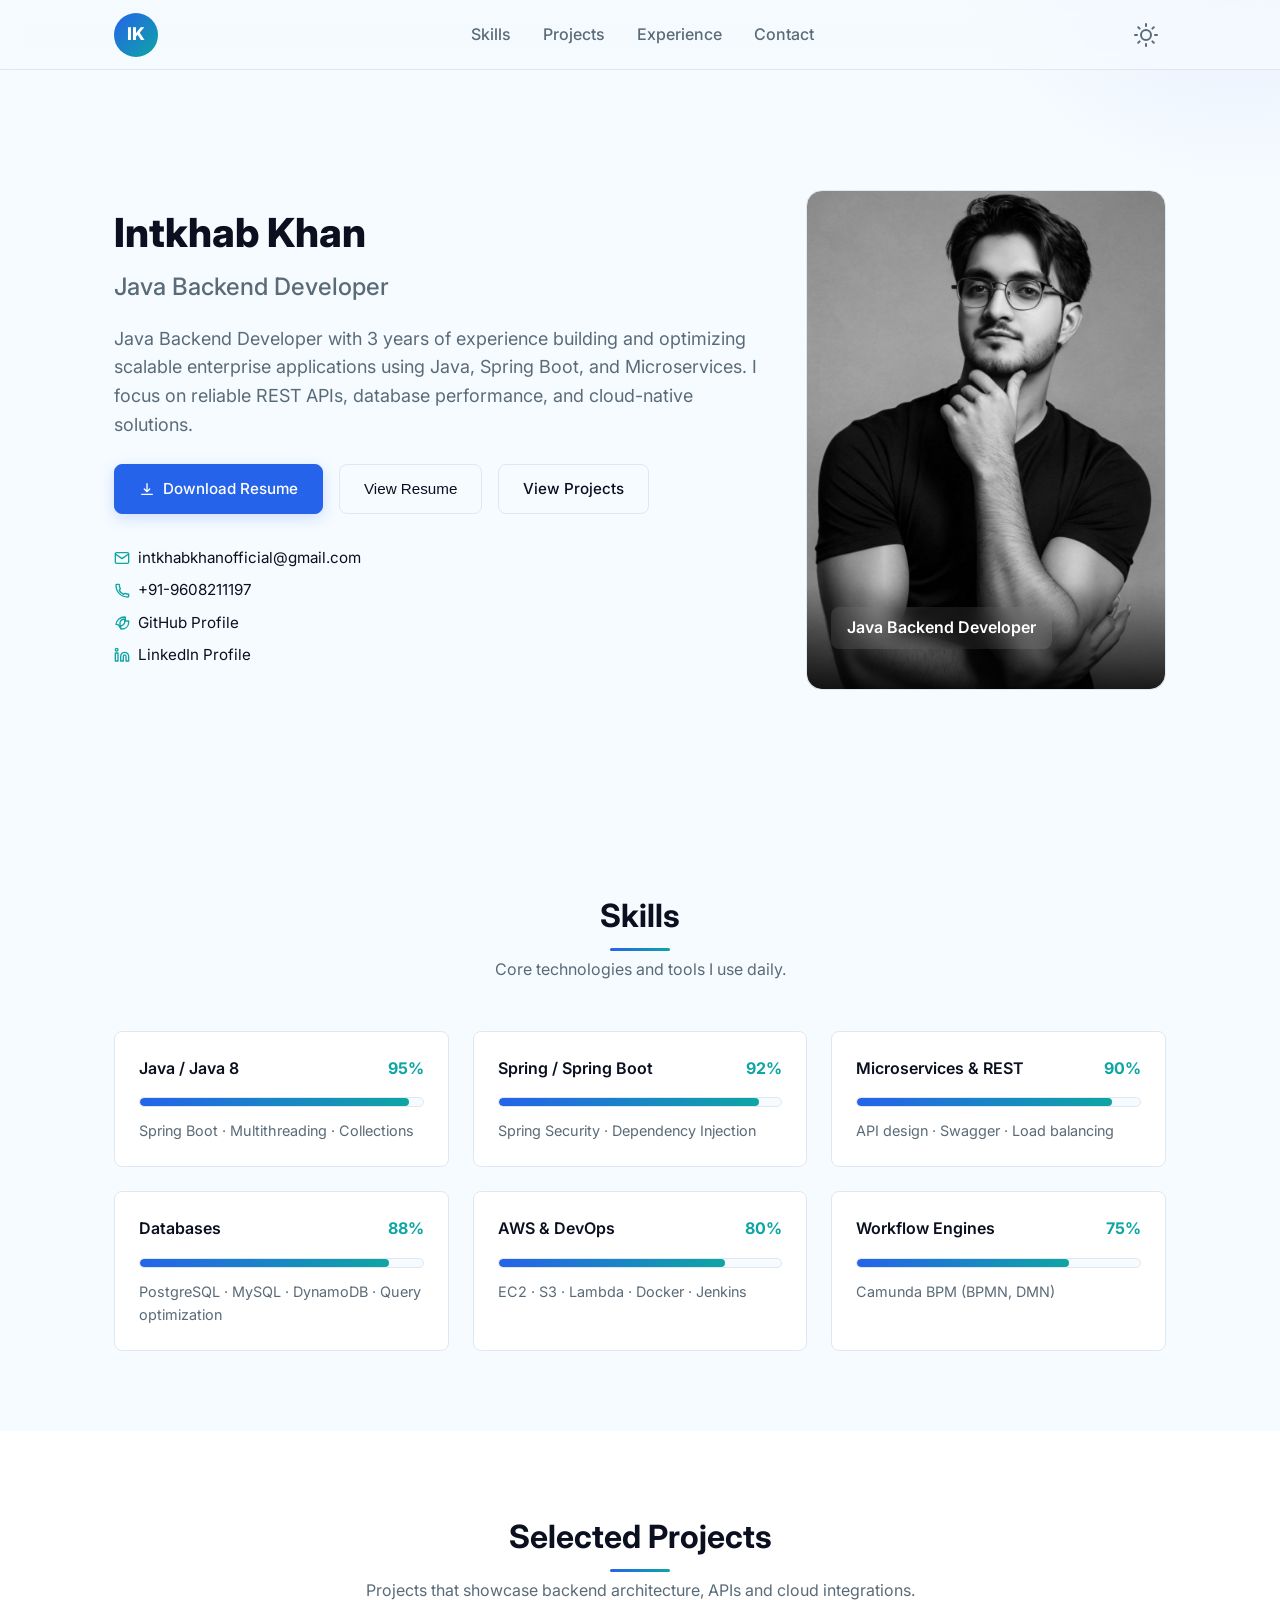
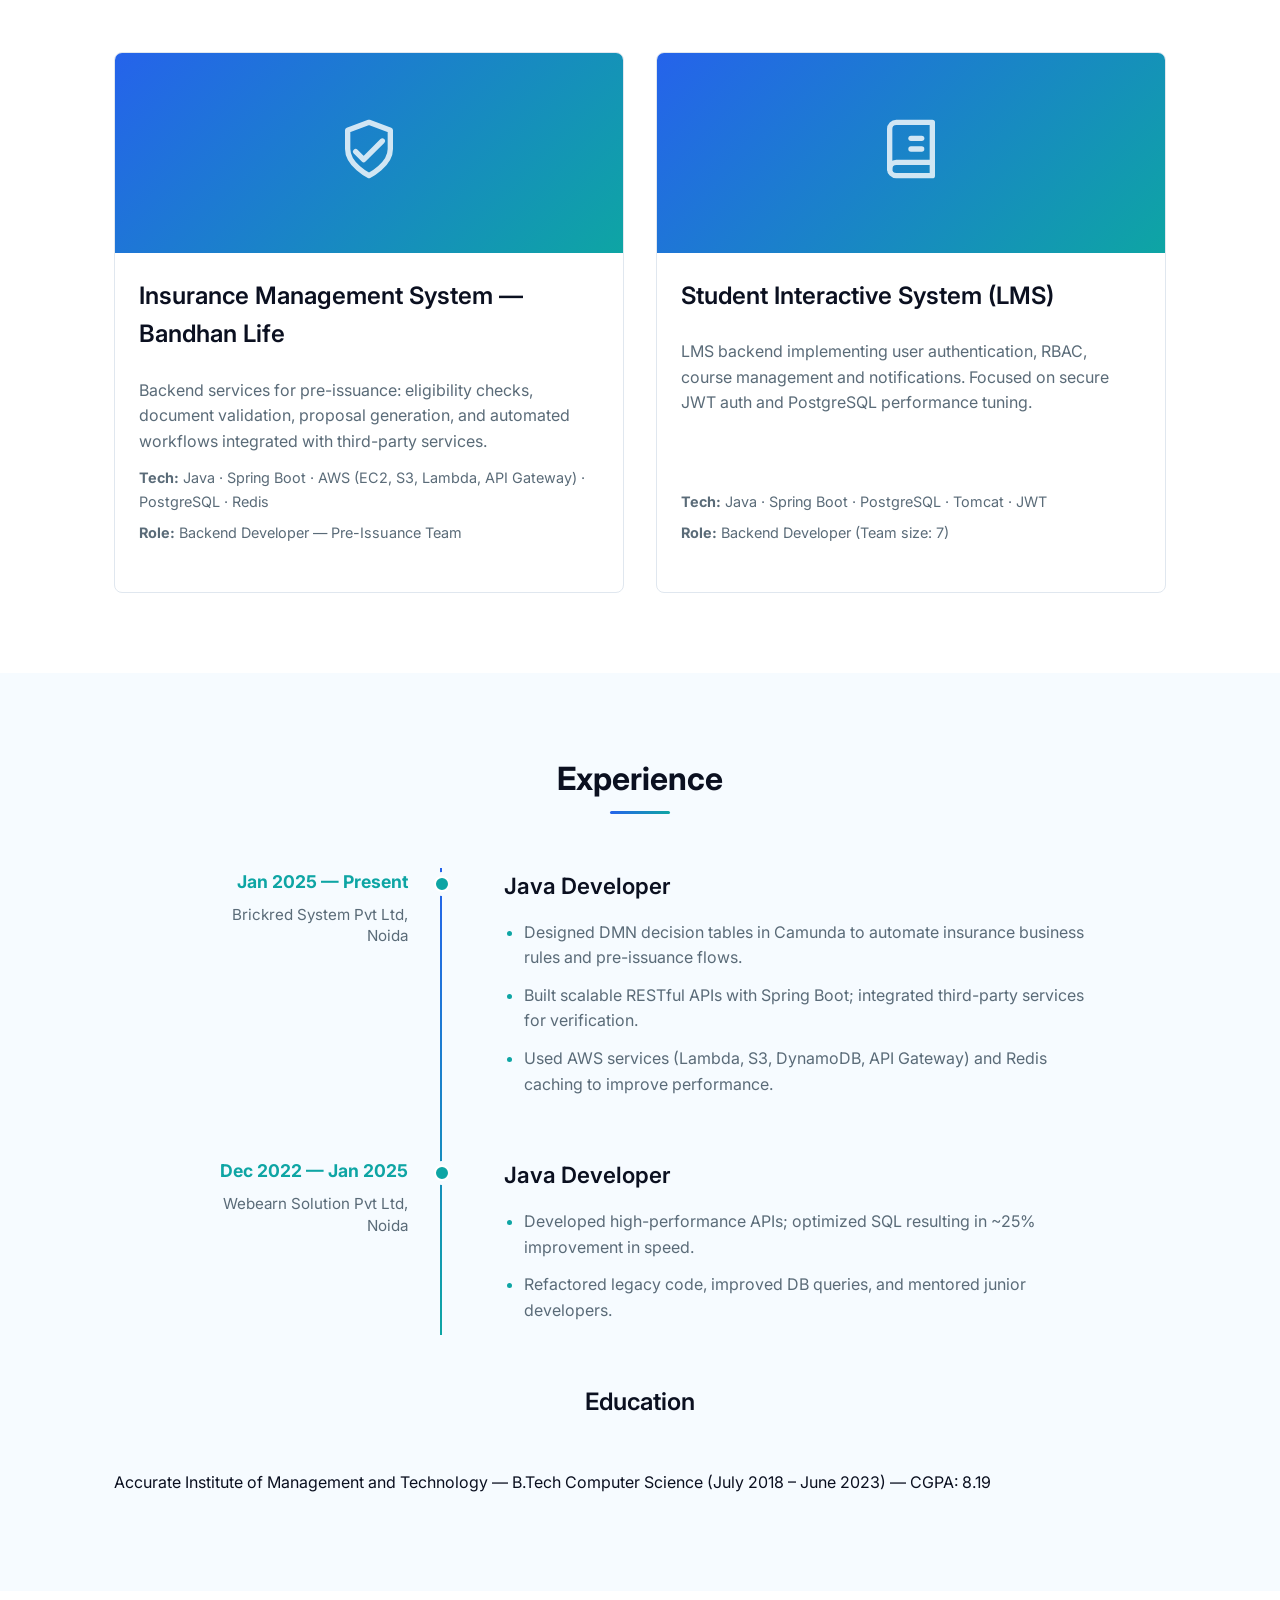
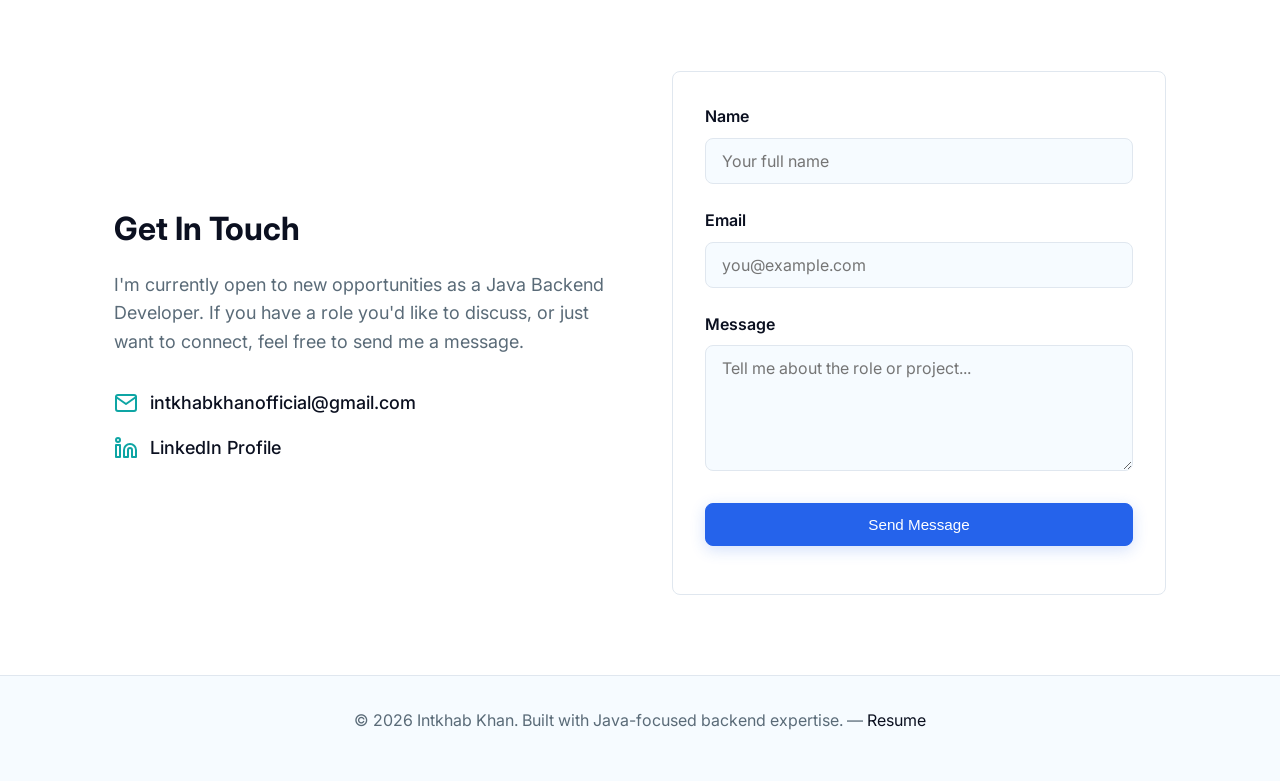
==== commit e3c78599: "updated the protfolio" ====
--- a/index.html
+++ b/index.html
@@ -1,5 +1,5 @@
 <!DOCTYPE html>
-<html lang="en">
+<html lang="en" class="dark"> <!-- Default to dark mode -->
 <head>
   <meta charset="utf-8" />
   <meta name="viewport" content="width=device-width,initial-scale=1" />
@@ -13,40 +13,51 @@
   <!-- Favicon -->
   <link rel="icon" href="assets/favicon.png" />
   <!-- Fonts -->
+  <link rel="preconnect" href="https://fonts.googleapis.com">
+  <link rel="preconnect" href="https://fonts.gstatic.com" crossorigin>
   <link href="https://fonts.googleapis.com/css2?family=Inter:wght@300;400;500;600;700;800&display=swap" rel="stylesheet">
   <!-- Styles -->
   <link rel="stylesheet" href="styles.css">
 </head>
-<body>
-  <!-- Header -->
-  <header class="site-header" role="banner">
+<body data-theme="dark">
+
+  <!-- ===== HEADER (NEW) ===== -->
+  <header class="site-header">
     <div class="container header-inner">
-      <a class="logo" href="#home" aria-label="Intkhab Khan home">
-        <span class="logo-initials">IK</span>
-      </a>
+      <a class="logo" href="#home" aria-label="Intkhab Khan home">IK</a>
+      
       <nav class="nav" role="navigation" aria-label="Main navigation">
         <a href="#skills">Skills</a>
         <a href="#projects">Projects</a>
         <a href="#experience">Experience</a>
         <a href="#contact">Contact</a>
-        <a class="btn resume-btn" href="assets/Intkhab_Khan_Java_Developer.pdf" download>Download Resume</a>
       </nav>
-      <button id="theme-toggle" class="theme-toggle" aria-label="Toggle dark mode">🌙</button>
-      <button class="mobile-menu-toggle" id="mobileMenuToggle" aria-label="Toggle menu">☰</button>
+
+      <div class="header-actions">
+        <!-- New Theme Toggle Button -->
+        <button id="theme-toggle" class="theme-toggle" aria-label="Toggle dark/light mode">
+          <!-- Sun Icon -->
+          <svg class="sun" xmlns="http://www.w3.org/2000/svg" width="24" height="24" viewBox="0 0 24 24" fill="none" stroke="currentColor" stroke-width="2" stroke-linecap="round" stroke-linejoin="round"><circle cx="12" cy="12" r="5"></circle><line x1="12" y1="1" x2="12" y2="3"></line><line x1="12" y1="21" x2="12" y2="23"></line><line x1="4.22" y1="4.22" x2="5.64" y2="5.64"></line><line x1="18.36" y1="18.36" x2="19.78" y2="19.78"></line><line x1="1" y1="12" x2="3" y2="12"></line><line x1="21" y1="12" x2="23" y2="12"></line><line x1="4.22" y1="19.78" x2="5.64" y2="18.36"></line><line x1="18.36" y1="5.64" x2="19.78" y2="4.22"></line></svg>
+          <!-- Moon Icon -->
+          <svg class="moon" xmlns="http://www.w3.org/2000/svg" width="24" height="24" viewBox="0 0 24 24" fill="none" stroke="currentColor" stroke-width="2" stroke-linecap="round" stroke-linejoin="round"><path d="M21 12.79A9 9 0 1 1 11.21 3 7 7 0 0 0 21 12.79z"></path></svg>
+        </button>
+        <!-- Original Mobile Menu Toggle -->
+        <button class="mobile-menu-toggle" id="mobileMenuToggle" aria-label="Toggle menu" aria-expanded="false">
+          <svg xmlns="http://www.w3.org/2000/svg" width="24" height="24" viewBox="0 0 24 24" fill="none" stroke="currentColor" stroke-width="2" stroke-linecap="round" stroke-linejoin="round"><line x1="3" y1="12" x2="21" y2="12"></line><line x1="3" y1="6" x2="21" y2="6"></line><line x1="3" y1="18" x2="21" y2="18"></line></svg>
+        </button>
+      </div>
     </div>
   </header>
 
   <main>
-    <!-- HERO -->
+    <!-- ===== HERO (Original Structure) ===== -->
     <section id="home" class="hero" role="region" aria-labelledby="hero-heading">
       <div class="container hero-grid">
         <div class="hero-left fade-in">
           <div class="hero-heading">
+            <!-- Updated to static, professional heading -->
             <h1 id="hero-heading">
-              Hi, <span class="typing-container">
-                <span class="typing-text">I'm
-                  <span class="skill-percent">Intkhab Khan</span></span>
-              </span>
+              Intkhab Khan
               <br>
               <small>Java Backend Developer</small>
             </h1>
@@ -60,6 +71,10 @@
               </svg>
               Download Resume
             </a>
+            
+            <!-- ===== NEW "VIEW RESUME" BUTTON ===== -->
+            <button id="viewResumeBtn" class="btn ghost">View Resume</button>
+            
             <a class="btn ghost" href="#projects">View Projects</a>
           </div>
 
@@ -71,7 +86,7 @@
               </svg>
               <a href="mailto:intkhabkhanofficial@gmail.com">intkhabkhanofficial@gmail.com</a>
             </li>
-            <li>
+             <li>
               <svg width="16" height="16" viewBox="0 0 24 24" fill="none" xmlns="http://www.w3.org/2000/svg">
                 <path d="M22 16.92V19.92C22 20.52 21.53 21 20.94 21C10.47 21 3 13.53 3 3.06C3 2.47 3.48 2 4.08 2H7.08C7.63 2 8.08 2.45 8.08 3C8.08 4.92 8.53 6.75 9.36 8.38C9.49 8.68 9.43 9.03 9.2 9.27L7.8 10.67C9.06 13.23 11.77 15.94 14.33 17.2L15.73 15.8C15.97 15.57 16.32 15.51 16.62 15.64C18.25 16.47 20.08 16.92 22 16.92Z" stroke="currentColor" stroke-width="2" stroke-linecap="round" stroke-linejoin="round"/>
               </svg>
@@ -81,7 +96,7 @@
               <svg width="16" height="16" viewBox="0 0 24 24" fill="none" xmlns="http://www.w3.org/2000/svg">
                 <path d="M9 19C9 16.79 6.21 14 4 14C3.67 14 3.35 14.03 3.04 14.09C3.69 7.36 9.29 3 16 3C16.34 3 16.67 3.03 17 3.08V9H22C22.08 9.33 22.11 9.66 22.11 10C22.11 16.61 17.72 21 11.11 21C10.78 21 10.45 20.97 10.12 20.92V15.91C10.41 15.97 10.7 16 11 16C13.21 16 16 13.21 16 11V6C12.69 6 9.83 8.17 9 11.3V19Z" stroke="currentColor" stroke-width="2" stroke-linecap="round" stroke-linejoin="round"/>
               </svg>
-              <a href="https://github.com/Ikhan2001" target="_blank" rel="noopener">github.com/Ikhan2001</a>
+              <a href="https://github.com/Ikhan2001" target="_blank" rel="noopener noreferrer">GitHub Profile</a>
             </li>
             <li>
               <svg width="16" height="16" viewBox="0 0 24 24" fill="none" xmlns="http://www.w3.org/2000/svg">
@@ -89,7 +104,7 @@
                 <path d="M6 9H2V21H6V9Z" stroke="currentColor" stroke-width="2" stroke-linecap="round" stroke-linejoin="round"/>
                 <path d="M4 6C5.10457 6 6 5.10457 6 4C6 2.89543 5.10457 2 4 2C2.89543 2 2 2.89543 2 4C2 5.10457 2.89543 6 4 6Z" stroke="currentColor" stroke-width="2" stroke-linecap="round" stroke-linejoin="round"/>
               </svg>
-              <a href="https://www.linkedin.com/in/intkhab-khan-6484181ba" target="_blank" rel="noopener">linkedin.com/in/intkhab-khan-6484181ba</a>
+              <a href="https://www.linkedin.com/in/intkhab-khan-6484181ba" target="_blank" rel="noopener noreferrer">LinkedIn Profile</a>
             </li>
           </ul>
         </div>
@@ -104,7 +119,7 @@
       </div>
     </section>
 
-    <!-- SKILLS -->
+    <!-- ===== SKILLS (Original Structure) ===== -->
     <section id="skills" class="section" aria-labelledby="skills-heading">
       <div class="container">
         <div class="section-header">
@@ -170,8 +185,8 @@
       </div>
     </section>
 
-    <!-- PROJECTS -->
-    <section id="projects" class="section alt" aria-labelledby="projects-heading">
+    <!-- ===== PROJECTS (Original Structure + New SVGs) ===== -->
+    <section id="projects" class="section alt-bg" aria-labelledby="projects-heading">
       <div class="container">
         <div class="section-header">
           <h2 id="projects-heading">Selected Projects</h2>
@@ -182,10 +197,10 @@
           <article class="project-card fade-in" aria-labelledby="proj1-title">
             <div class="proj-media">
               <div class="project-icon">
-                <svg width="48" height="48" viewBox="0 0 24 24" fill="none" xmlns="http://www.w3.org/2000/svg">
-                  <path d="M19 3H5C3.89543 3 3 3.89543 3 5V19C3 20.1046 3.89543 21 5 21H19C20.1046 21 21 20.1046 21 19V5C21 3.89543 20.1046 3 19 3Z" stroke="currentColor" stroke-width="2" stroke-linecap="round" stroke-linejoin="round"/>
-                  <path d="M9 12H15" stroke="currentColor" stroke-width="2" stroke-linecap="round" stroke-linejoin="round"/>
-                  <path d="M12 9V15" stroke="currentColor" stroke-width="2" stroke-linecap="round" stroke-linejoin="round"/>
+                <!-- NEW Custom SVG Logo for IMS -->
+                <svg xmlns="http://www.w3.org/2000/svg" width="64" height="64" viewBox="0 0 24 24" fill="none" stroke="currentColor" stroke-width="2" stroke-linecap="round" stroke-linejoin="round">
+                  <path d="M12 22s8-4 8-10V5l-8-3-8 3v7c0 6 8 10 8 10z"></path>
+                  <polyline points="7 13 10 16 17 9"></polyline>
                 </svg>
               </div>
             </div>
@@ -203,9 +218,12 @@
           <article class="project-card fade-in delay-1" aria-labelledby="proj2-title">
             <div class="proj-media">
               <div class="project-icon">
-                <svg width="48" height="48" viewBox="0 0 24 24" fill="none" xmlns="http://www.w3.org/2000/svg">
-                  <path d="M12 19L12 22M12 19C10.3431 19 9 17.6569 9 16V14C9 12.3431 10.3431 11 12 11C13.6569 11 15 12.3431 15 14V16C15 17.6569 13.6569 19 12 19Z" stroke="currentColor" stroke-width="2" stroke-linecap="round" stroke-linejoin="round"/>
-                  <path d="M19 11C19 15.4183 15.4183 19 11 19C6.58172 19 3 15.4183 3 11C3 6.58172 6.58172 3 11 3C15.4183 3 19 6.58172 19 11Z" stroke="currentColor" stroke-width="2" stroke-linecap="round" stroke-linejoin="round"/>
+                <!-- NEW Custom SVG Logo for LMS -->
+                <svg xmlns="http://www.w3.org/2000/svg" width="64" height="64" viewBox="0 0 24 24" fill="none" stroke="currentColor" stroke-width="2" stroke-linecap="round" stroke-linejoin="round">
+                  <path d="M4 19.5A2.5 2.5 0 0 1 6.5 17H20"></path>
+                  <path d="M6.5 2H20v20H6.5A2.5 2.5 0 0 1 4 19.5v-15A2.5 2.5 0 0 1 6.5 2z"></path>
+                  <line x1="12" y1="8" x2="16" y2="8"></line>
+                  <line x1="12" y1="12" x2="16" y2="12"></line>
                 </svg>
               </div>
             </div>
@@ -223,7 +241,7 @@
       </div>
     </section>
 
-    <!-- EXPERIENCE -->
+    <!-- ===== EXPERIENCE (Original Structure) ===== -->
     <section id="experience" class="section" aria-labelledby="experience-heading">
       <div class="container">
         <div class="section-header">
@@ -268,68 +286,81 @@
       </div>
     </section>
 
-    <!-- CONTACT -->
-    <section id="contact" class="section alt" aria-labelledby="contact-heading">
-      <div class="container">
-        <div class="section-header">
-          <h2 id="contact-heading">Get in touch</h2>
-          <p class="muted">Open to remote and on-site opportunities. Fill the form or reach out directly.</p>
-        </div>
-
-        <div class="contact-grid">
-          <form id="contactForm" class="contact-form fade-in" aria-label="Contact form">
+    <!-- ===== CONTACT (NEW) ===== -->
+    <section id="contact" class="section alt-bg" aria-labelledby="contact-heading">
+      <div class="container contact-container">
+        <div class="contact-content fade-in">
+          <h2 id="contact-heading">Get In Touch</h2>
+          <p class="muted">I'm currently open to new opportunities as a Java Backend Developer. If you have a role you'd like to discuss, or just want to connect, feel free to send me a message.</p>
+          <div class="contact-details">
+            <a href="mailto:intkhabkhanofficial@gmail.com" class="contact-link">
+              <svg xmlns="http://www.w3.org/2000/svg" width="24" height="24" viewBox="0 0 24 24" fill="none" stroke="currentColor" stroke-width="2" stroke-linecap="round" stroke-linejoin="round"><path d="M4 4h16c1.1 0 2 .9 2 2v12c0 1.1-.9 2-2 2H4c-1.1 0-2-.9-2-2V6c0-1.1.9-2 2-2z"></path><polyline points="22,6 12,13 2,6"></polyline></svg>
+              <span>intkhabkhanofficial@gmail.com</span>
+            </a>
+            <a href="https://www.linkedin.com/in/intkhab-khan-6484181ba" target="_blank" rel="noopener noreferrer" class="contact-link">
+              <svg xmlns="http://www.w3.org/2000/svg" width="24" height="24" viewBox="0 0 24 24" fill="none" stroke="currentColor" stroke-width="2" stroke-linecap="round" stroke-linejoin="round"><path d="M16 8a6 6 0 0 1 6 6v7h-4v-7a2 2 0 0 0-2-2 2 2 0 0 0-2 2v7h-4v-7a6 6 0 0 1 6-6z"></path><rect x="2" y="9" width="4" height="12"></rect><circle cx="4" cy="4" r="2"></circle></svg>
+              <span>LinkedIn Profile</span>
+            </a>
+          </div>
+        </div>
+
+        <form 
+          id="contactForm" 
+          class="contact-form fade-in delay-1" 
+          action="https://formspree.io/f/xjkpqrov"
+          method="POST"
+          aria-label="Contact form"
+        >
+          <div class="form-group">
             <label for="name">Name</label>
             <input id="name" name="name" type="text" required placeholder="Your full name">
-
+          </div>
+          <div class="form-group">
             <label for="email">Email</label>
-            <input id="email" name="email" type="email" required placeholder="you@example.com">
-
+            <input id="email" name="_replyto" type="email" required placeholder="you@example.com">
+          </div>
+          <div class="form-group">
             <label for="message">Message</label>
-            <textarea id="message" name="message" rows="6" required placeholder="Tell me about the role or project..."></textarea>
-
-            <div class="form-actions">
-              <button type="submit" class="btn primary">Send Message</button>
-              <button type="button" id="mailtoFallback" class="btn ghost">Email Me</button>
-            </div>
-
-            <p id="formStatus" class="muted" aria-live="polite"></p>
-          </form>
-
-          <aside class="contact-aside fade-in delay-1" aria-labelledby="aside-heading">
-            <h3 id="aside-heading">Contact details</h3>
-            <p><strong>Email:</strong> <a href="mailto:intkhabkhanofficial@gmail.com">intkhabkhanofficial@gmail.com</a></p>
-            <p><strong>Phone:</strong> <a href="tel:+919608211197">+91 96082 11197</a></p>
-            <p><strong>Location:</strong> Noida, Uttar Pradesh, India</p>
-
-            <h4>Profiles</h4>
-            <ul class="social-list">
-              <li>
-                <svg width="16" height="16" viewBox="0 0 24 24" fill="none" xmlns="http://www.w3.org/2000/svg">
-                  <path d="M9 19C9 16.79 6.21 14 4 14C3.67 14 3.35 14.03 3.04 14.09C3.69 7.36 9.29 3 16 3C16.34 3 16.67 3.03 17 3.08V9H22C22.08 9.33 22.11 9.66 22.11 10C22.11 16.61 17.72 21 11.11 21C10.78 21 10.45 20.97 10.12 20.92V15.91C10.41 15.97 10.7 16 11 16C13.21 16 16 13.21 16 11V6C12.69 6 9.83 8.17 9 11.3V19Z" stroke="currentColor" stroke-width="2" stroke-linecap="round" stroke-linejoin="round"/>
-                </svg>
-                <a href="https://github.com/Ikhan2001" target="_blank" rel="noopener">GitHub</a>
-              </li>
-              <li>
-                <svg width="16" height="16" viewBox="0 0 24 24" fill="none" xmlns="http://www.w3.org/2000/svg">
-                  <path d="M16 8C17.5913 8 19.1174 8.63214 20.2426 9.75736C21.3679 10.8826 22 12.4087 22 14V21H18V14C18 13.4696 17.7893 12.9609 17.4142 12.5858C17.0391 12.2107 16.5304 12 16 12C15.4696 12 14.9609 12.2107 14.5858 12.5858C14.2107 12.9609 14 13.4696 14 14V21H10V14C10 12.4087 10.6321 10.8826 11.7574 9.75736C12.8826 8.63214 14.4087 8 16 8Z" stroke="currentColor" stroke-width="2" stroke-linecap="round" stroke-linejoin="round"/>
-                  <path d="M6 9H2V21H6V9Z" stroke="currentColor" stroke-width="2" stroke-linecap="round" stroke-linejoin="round"/>
-                  <path d="M4 6C5.10457 6 6 5.10457 6 4C6 2.89543 5.10457 2 4 2C2.89543 2 2 2.89543 2 4C2 5.10457 2.89543 6 4 6Z" stroke="currentColor" stroke-width="2" stroke-linecap="round" stroke-linejoin="round"/>
-                </svg>
-                <a href="https://www.linkedin.com/in/intkhab-khan-6484181ba" target="_blank" rel="noopener">LinkedIn</a>
-              </li>
-            </ul>
-          </aside>
-        </div>
+            <textarea id="message" name="message" rows="5" required placeholder="Tell me about the role or project..."></textarea>
+          </div>
+          <button type="submit" class="btn primary form-submit-btn">Send Message</button>
+          <p id="formStatus" class="form-status" aria-live="polite"></p>
+        </form>
       </div>
     </section>
   </main>
 
+  <!-- ===== FOOTER (Original Structure) ===== -->
   <footer class="site-footer" role="contentinfo">
     <div class="container">
       <p>© <span id="year"></span> Intkhab Khan. Built with Java-focused backend expertise. — <a href="assets/Intkhab_Khan_Java_Developer.pdf" download>Resume</a></p>
     </div>
   </footer>
 
+  <!-- Back to top button (New) -->
+  <a href="#home" class="back-to-top" aria-label="Back to top">
+    <svg xmlns="http://www.w3.org/2000/svg" width="24" height="24" viewBox="0 0 24 24" fill="none" stroke="currentColor" stroke-width="2" stroke-linecap="round" stroke-linejoin="round"><polyline points="18 15 12 9 6 15"></polyline></svg>
+  </a>
+
   <script src="script.js"></script>
+  
+  <!-- ===== RESUME MODAL (NEW) ===== -->
+  <div id="resumeModal" class="modal-overlay" aria-hidden="true" role="dialog" aria-labelledby="resumeModalTitle">
+    <div class="modal-content" role="document">
+      <div class="modal-header">
+        <h2 id="resumeModalTitle">My Resume</h2>
+        <button id="closeModalBtn" class="modal-close-btn" aria-label="Close resume viewer">&times;</button>
+      </div>
+      <div class="modal-body">
+        <!-- Make sure this path is correct! -->
+        <iframe src="assets/Intkhab_Khan_Java_Developer.pdf" title="Intkhab Khan's Resume"></iframe>
+      </div>
+      <div class="modal-footer">
+        <a class="btn primary" href="assets/Intkhab_Khan_Java_Developer.pdf" download>Download PDF</a>
+      </div>
+    </div>
+  </div>
+
 </body>
-</html>+</html>
+
--- a/styles.css
+++ b/styles.css
@@ -1,39 +1,64 @@
-/* ========== CSS Variables ========== */
+/* ==========
+   CSS Variables (NEW Professional Theme)
+   ========== */
 :root {
-  --bg: #0b1020;
-  --surface: #0f1724;
-  --muted: #9aa4b2;
-  --text: #e6eef8;
-  --accent: #2dd4bf;
-  --accent-2: #3b82f6;
-  --accent-3: #8b5cf6;
-  --glass: rgba(255, 255, 255, 0.04);
-  --radius: 12px;
+  --font-sans: 'Inter', system-ui, -apple-system, "Segoe UI", Roboto, "Helvetica Neue", Arial, sans-serif;
+  
+  --radius: 8px;
   --container: 1100px;
-  --shadow: 0 6px 24px rgba(2, 6, 23, 0.6);
-  --gap: 1.25rem;
-  --fw-regular: 400;
-  --fw-medium: 500;
-  --fw-semibold: 600;
-  --fw-bold: 700;
-  --fw-extrabold: 800;
-  --mono: 'Inter', system-ui, -apple-system, "Segoe UI", Roboto, "Helvetica Neue", Arial;
-}
-
-/* ========== Light Theme ========== */
-:root.light {
-  --bg: #f6fbff;
-  --surface: #ffffff;
-  --muted: #5a6b78;
-  --text: #071322;
-  --accent: #0ea5a4;
-  --accent-2: #2563eb;
-  --accent-3: #7c3aed;
-  --glass: rgba(2, 6, 23, 0.02);
-  --shadow: 0 6px 30px rgba(2, 6, 23, 0.06);
-}
-
-/* ========== Reset & Base Styles ========== */
+  --header-height: 70px;
+
+  /* Light Mode */
+  --color-text: #0b1020;
+  --color-bg: #f6fbff;
+  --color-surface: #ffffff;
+  --color-muted: #5a6b78;
+  --color-border: #e0e7ef;
+  --color-accent: #2563eb; /* Blue */
+  --color-accent-dark: #1d4ed8;
+  --color-accent-text: #ffffff;
+  --color-secondary: #0ea5a4; /* Teal */
+  
+  --shadow-color: 220, 40%, 15%;
+  --shadow-elevation-low:
+    0.3px 0.5px 0.7px hsl(var(--shadow-color) / 0.1),
+    0.4px 0.8px 1px -1.2px hsl(var(--shadow-color) / 0.1),
+    1px 2px 2.5px -2.5px hsl(var(--shadow-color) / 0.1);
+  --shadow-elevation-medium:
+    0.3px 0.5px 0.7px hsl(var(--shadow-color) / 0.11),
+    0.8px 1.6px 2px -0.8px hsl(var(--shadow-color) / 0.11),
+    2.1px 4.1px 5.2px -1.7px hsl(var(--shadow-color) / 0.11),
+    5px 10px 12.6px -2.5px hsl(var(--shadow-color) / 0.11);
+}
+
+:root.dark {
+  /* Dark Mode */
+  --color-text: #e6eef8;
+  --color-bg: #0b1020;
+  --color-surface: #0f1724;
+  --color-muted: #9aa4b2;
+  --color-border: #232e42;
+  --color-accent: #3b82f6; /* Lighter Blue */
+  --color-accent-dark: #60a5fa;
+  --color-accent-text: #ffffff;
+  --color-secondary: #2dd4bf; /* Lighter Teal */
+
+  --shadow-color: 220, 50%, 5%;
+  --shadow-elevation-low:
+    0.3px 0.5px 0.7px hsl(var(--shadow-color) / 0.34),
+    0.4px 0.8px 1px -1.2px hsl(var(--shadow-color) / 0.34),
+    1px 2px 2.5px -2.5px hsl(var(--shadow-color) / 0.34);
+  --shadow-elevation-medium:
+    0.3px 0.5px 0.7px hsl(var(--shadow-color) / 0.36),
+    0.8px 1.6px 2px -0.8px hsl(var(--shadow-color) / 0.36),
+    2.1px 4.1px 5.2px -1.7px hsl(var(--shadow-color) / 0.36),
+    5px 10px 12.6px -2.5px hsl(var(--shadow-color) / 0.36);
+}
+
+
+/* ==========
+   Reset & Base Styles
+   ========== */
 * {
   box-sizing: border-box;
   margin: 0;
@@ -45,14 +70,15 @@
 }
 
 body {
-  font-family: var(--mono);
-  background: linear-gradient(180deg, var(--bg), #071022 80%);
-  color: var(--text);
+  font-family: var(--font-sans);
+  background-color: var(--color-bg);
+  color: var(--color-text);
   line-height: 1.6;
   font-size: 16px;
   overflow-x: hidden;
   -webkit-font-smoothing: antialiased;
   -moz-osx-font-smoothing: grayscale;
+  transition: background-color 0.3s ease, color 0.3s ease;
 }
 
 .container {
@@ -61,23 +87,30 @@
   padding: 0 1.5rem;
 }
 
-/* ========== Typography ========== */
+/* ==========
+   Typography
+   ========== */
 h1 {
   font-size: 2.5rem;
-  font-weight: var(--fw-extrabold);
+  font-weight: 800;
   line-height: 1.2;
   margin-bottom: 1rem;
 }
+h1 small {
+  font-size: 1.5rem;
+  font-weight: 500;
+  color: var(--color-muted);
+}
 
 h2 {
   font-size: 2rem;
-  font-weight: var(--fw-bold);
+  font-weight: 700;
   margin-bottom: 1rem;
 }
 
 h3 {
   font-size: 1.5rem;
-  font-weight: var(--fw-semibold);
+  font-weight: 600;
   margin-bottom: 0.75rem;
 }
 
@@ -87,164 +120,123 @@
 
 .lead {
   font-size: 1.125rem;
-  color: var(--muted);
+  color: var(--color-muted);
   margin-bottom: 1.5rem;
+  max-width: 60ch;
 }
 
 .muted {
-  color: var(--muted);
-}
-
-.accent {
-  color: var(--accent);
-}
-
-/* ========== Typing Animation ========== */
-.typing-container {
-  position: relative;
-  display: inline-block;
-}
-
-.typing-text {
-  display: inline-block;
-  overflow: hidden;
-  white-space: nowrap;
-  border-right: 3px solid var(--accent);
-  width: 0;
-  animation: typing 4s steps(20, end) infinite, blink-caret 0.75s step-end infinite;
-}
-
-@keyframes typing {
-  0% { width: 0 }
-  50% { width: 100% }
-  80% { width: 100% }
-  100% { width: 0 }
-}
-
-@keyframes blink-caret {
-  from, to { border-color: transparent }
-  50% { border-color: var(--accent) }
-}
-
-/* Enhanced hero text styling */
-.hero-heading {
-  min-height: 120px;
-  display: flex;
-  align-items: center;
-}
-
-/* ========== Buttons ========== */
+  color: var(--color-muted);
+}
+
+a {
+  color: var(--color-accent);
+  text-decoration: none;
+  transition: color 0.2s ease;
+}
+a:hover {
+  color: var(--color-accent-dark);
+}
+
+
+/* ==========
+   Buttons (Original style with NEW colors)
+   ========== */
 .btn {
   display: inline-flex;
   align-items: center;
   justify-content: center;
   padding: 0.75rem 1.5rem;
-  border-radius: 10px;
+  border-radius: var(--radius);
   text-decoration: none;
-  font-weight: var(--fw-medium);
+  font-weight: 500;
   transition: all 0.3s ease;
-  border: none;
+  border: 1px solid transparent;
   cursor: pointer;
   font-size: 0.95rem;
   gap: 0.5rem;
 }
 
 .btn.primary {
-  background: linear-gradient(90deg, var(--accent-2), var(--accent));
-  color: white;
-  box-shadow: 0 8px 30px rgba(45, 212, 191, 0.15);
-}
-
+  background-color: var(--color-accent);
+  color: var(--color-accent-text);
+  border-color: var(--color-accent);
+  box-shadow: 0 4px 15px rgba(var(--color-accent-rgb), 0.2);
+}
 .btn.primary:hover {
+  background-color: var(--color-accent-dark);
+  border-color: var(--color-accent-dark);
   transform: translateY(-2px);
-  box-shadow: 0 12px 40px rgba(45, 212, 191, 0.25);
+  box-shadow: 0 6px 20px rgba(var(--color-accent-rgb), 0.3);
 }
 
 .btn.ghost {
   background: transparent;
-  border: 1px solid rgba(255, 255, 255, 0.1);
-  color: var(--text);
-}
-
+  border: 1px solid var(--color-border);
+  color: var(--color-text);
+}
 .btn.ghost:hover {
-  background: var(--glass);
-  border-color: rgba(255, 255, 255, 0.2);
-}
-
-/* ========== Header ========== */
+  background: var(--color-surface);
+  border-color: var(--color-border);
+}
+
+
+/* ==========
+   Header (NEW)
+   ========== */
 .site-header {
   position: fixed;
   top: 0;
   left: 0;
   right: 0;
   z-index: 100;
+  height: var(--header-height);
+  background-color: rgba(var(--color-bg-rgb), 0.8);
   backdrop-filter: blur(10px);
-  background: rgba(11, 16, 32, 0.7);
-  border-bottom: 1px solid rgba(255, 255, 255, 0.03);
-  transition: all 0.3s ease;
-}
-
-.site-header.scrolled {
-  background: rgba(11, 16, 32, 0.9);
-  box-shadow: 0 4px 20px rgba(0, 0, 0, 0.1);
+  border-bottom: 1px solid var(--color-border);
+  transition: background-color 0.3s ease, border-color 0.3s ease;
 }
 
 .header-inner {
   display: flex;
   align-items: center;
   justify-content: space-between;
-  padding: 1rem 1.5rem;
-}
-
-/* ========== Enhanced Logo ========== */
+  height: 100%;
+}
+
 .logo {
   display: inline-flex;
   align-items: center;
   justify-content: center;
-  width: 48px;
-  height: 48px;
+  width: 44px;
+  height: 44px;
   border-radius: 50%;
-  background: linear-gradient(135deg, var(--accent-2), var(--accent));
-  color: #011627;
-  font-weight: var(--fw-extrabold);
+  background: linear-gradient(135deg, var(--color-accent), var(--color-secondary));
+  color: var(--color-accent-text);
+  font-weight: 800;
+  font-size: 1.1rem;
   text-decoration: none;
-  box-shadow: var(--shadow);
+  box-shadow: var(--shadow-elevation-low);
   transition: transform 0.3s ease;
 }
-
 .logo:hover {
   transform: scale(1.05);
 }
 
-.logo-initials {
-  display: inline-block;
-  font-size: 1.1rem;
-}
-
-.logo-full {
-  display: none;
-}
-
 .nav {
   display: flex;
-  gap: 1.5rem;
-  align-items: center;
-}
-
+  gap: 2rem;
+}
 .nav a {
-  color: var(--muted);
-  text-decoration: none;
-  padding: 0.5rem 0.75rem;
-  border-radius: 8px;
-  font-weight: var(--fw-medium);
-  transition: all 0.3s ease;
+  font-weight: 500;
+  color: var(--color-muted);
+  font-size: 1rem;
   position: relative;
-}
-
+  padding: 0.25rem 0;
+}
 .nav a:hover {
-  color: var(--text);
-}
-
+  color: var(--color-text);
+}
 .nav a::after {
   content: '';
   position: absolute;
@@ -252,55 +244,58 @@
   left: 50%;
   width: 0;
   height: 2px;
-  background: linear-gradient(90deg, var(--accent-2), var(--accent));
+  background: linear-gradient(90deg, var(--color-accent), var(--color-secondary));
   transition: all 0.3s ease;
   transform: translateX(-50%);
 }
-
 .nav a:hover::after {
-  width: 80%;
-}
-
-.resume-btn {
-  border: 1px solid rgba(255, 255, 255, 0.1);
-  padding: 0.5rem 1rem;
-  border-radius: 8px;
-  color: var(--text);
-  text-decoration: none;
-  font-weight: var(--fw-medium);
-  transition: all 0.3s ease;
-}
-
-.resume-btn:hover {
-  background: var(--glass);
-  border-color: rgba(255, 255, 255, 0.2);
+  width: 100%;
+}
+
+.header-actions {
+  display: flex;
+  align-items: center;
+  gap: 1rem;
 }
 
 .theme-toggle, .mobile-menu-toggle {
   background: transparent;
   border: 0;
-  color: var(--muted);
-  font-size: 1.1rem;
+  color: var(--color-muted);
+  cursor: pointer;
   padding: 0.5rem;
-  border-radius: 8px;
-  cursor: pointer;
-  transition: all 0.3s ease;
-}
-
+  display: flex;
+  align-items: center;
+  justify-content: center;
+  border-radius: var(--radius);
+}
 .theme-toggle:hover, .mobile-menu-toggle:hover {
-  background: var(--glass);
-  color: var(--text);
-}
+  color: var(--color-text);
+  background-color: var(--color-surface);
+}
+
+/* Theme toggle icon display */
+.theme-toggle .moon { display: none; }
+.theme-toggle .sun { display: block; }
+.dark .theme-toggle .moon { display: block; }
+.dark .theme-toggle .sun { display: none; }
 
 .mobile-menu-toggle {
-  display: none;
-}
-
-/* ========== Hero Section ========== */
+  display: none; /* Hidden on desktop */
+}
+
+
+/* ==========
+   Hero Section (Original Structure)
+   ========== */
 .hero {
-  padding: 8rem 0 4rem;
+  padding-top: calc(var(--header-height) + 4rem);
+  padding-bottom: 4rem;
   position: relative;
   overflow: hidden;
+  min-height: 90vh;
+  display: flex;
+  align-items: center;
 }
 
 .hero::before {
@@ -310,7 +305,7 @@
   right: -20%;
   width: 600px;
   height: 600px;
-  background: radial-gradient(circle, rgba(59, 130, 246, 0.1) 0%, rgba(59, 130, 246, 0) 70%);
+  background: radial-gradient(circle, rgba(var(--color-accent-rgb), 0.1) 0%, rgba(var(--color-accent-rgb), 0) 70%);
   border-radius: 50%;
   z-index: -1;
 }
@@ -322,69 +317,59 @@
   align-items: center;
 }
 
-.hero-left h1 {
-  font-size: 3rem;
-  margin-bottom: 1.5rem;
-  line-height: 0.8;
-}
-
-.hero-left h1 small {
-  display: block;
-  font-size: 1.5rem;
-  font-weight: var(--fw-medium);
-  margin-top: 0.5rem;
-  color: var(--muted);
+.hero-heading {
+  min-height: 120px; /* Keep space from original design */
+  display: flex;
+  align-items: center;
 }
 
 .cta-row {
   display: flex;
   gap: 1rem;
   margin-bottom: 2rem;
+  flex-wrap: wrap;
 }
 
 .contact-inline {
   list-style: none;
   padding: 0;
   margin: 1.5rem 0 0;
-  color: var(--muted);
+  color: var(--color-muted);
   font-size: 0.95rem;
 }
-
 .contact-inline li {
   margin-bottom: 0.5rem;
   display: flex;
   align-items: center;
   gap: 0.5rem;
 }
-
 .contact-inline a {
-  color: var(--text);
+  color: var(--color-text);
   text-decoration: none;
-  transition: color 0.3s ease;
-}
-
+}
 .contact-inline a:hover {
-  color: var(--accent);
-}
-
-/* Profile Card */
+  color: var(--color-accent);
+}
+.contact-inline svg {
+  color: var(--color-secondary);
+}
+
+/* Profile Card (Original) */
 .profile-card {
   width: 100%;
   height: 500px;
   border-radius: 16px;
   background-size: cover;
   background-position: center;
-  box-shadow: var(--shadow);
+  box-shadow: var(--shadow-elevation-medium);
   position: relative;
-  border: 1px solid rgba(255, 255, 255, 0.03);
+  border: 1px solid var(--color-border);
   overflow: hidden;
   transition: transform 0.5s ease;
 }
-
 .profile-card:hover {
   transform: translateY(-5px);
 }
-
 .profile-overlay {
   position: absolute;
   left: 0;
@@ -393,38 +378,36 @@
   padding: 1.5rem;
   border-bottom-left-radius: 16px;
   border-bottom-right-radius: 16px;
-  background: linear-gradient(180deg, transparent, rgba(2, 6, 23, 0.8));
-}
-
+  background: linear-gradient(180deg, transparent, rgba(0, 0, 0, 0.8));
+}
 .role-tag {
   background: rgba(255, 255, 255, 0.08);
   display: inline-block;
   padding: 0.5rem 1rem;
-  border-radius: 8px;
-  font-weight: var(--fw-semibold);
-  color: var(--text);
+  border-radius: var(--radius);
+  font-weight: 600;
+  color: #fff;
   backdrop-filter: blur(10px);
 }
 
-/* ========== Sections ========== */
+/* ==========
+   Sections
+   ========== */
 .section {
   padding: 5rem 0;
 }
-
-.section.alt {
-  background: linear-gradient(180deg, rgba(255, 255, 255, 0.02), transparent);
+.section.alt-bg {
+  background-color: var(--color-surface);
 }
 
 .section-header {
   text-align: center;
   margin-bottom: 3rem;
 }
-
 .section-header h2 {
   position: relative;
   display: inline-block;
 }
-
 .section-header h2::after {
   content: '';
   position: absolute;
@@ -433,11 +416,13 @@
   transform: translateX(-50%);
   width: 60px;
   height: 3px;
-  background: linear-gradient(90deg, var(--accent-2), var(--accent));
+  background: linear-gradient(90deg, var(--color-accent), var(--color-secondary));
   border-radius: 2px;
 }
 
-/* ========== Skills Section ========== */
+/* ==========
+   Skills Section (Original)
+   ========== */
 .skills-grid {
   display: grid;
   grid-template-columns: repeat(auto-fit, minmax(280px, 1fr));
@@ -445,123 +430,119 @@
 }
 
 .skill {
-  background: linear-gradient(180deg, rgba(255, 255, 255, 0.02), transparent);
+  background-color: var(--color-surface);
   padding: 1.5rem;
-  border-radius: 12px;
-  border: 1px solid rgba(255, 255, 255, 0.03);
+  border-radius: var(--radius);
+  border: 1px solid var(--color-border);
   transition: transform 0.3s ease, box-shadow 0.3s ease;
-}
-
+  box-shadow: var(--shadow-elevation-low);
+}
 .skill:hover {
   transform: translateY(-5px);
-  box-shadow: 0 10px 30px rgba(0, 0, 0, 0.1);
-}
-
+  box-shadow: var(--shadow-elevation-medium);
+}
 .skill-head {
   display: flex;
   justify-content: space-between;
   align-items: center;
   margin-bottom: 1rem;
-  font-weight: var(--fw-semibold);
-}
-
+  font-weight: 600;
+}
 .skill-percent {
-  color: var(--accent);
-  font-weight: var(--fw-bold);
-}
-
+  color: var(--color-secondary);
+  font-weight: 700;
+}
 .skill-bar {
-  background: rgba(255, 255, 255, 0.05);
+  background: var(--color-bg);
   height: 10px;
   border-radius: 999px;
   overflow: hidden;
   margin-bottom: 0.75rem;
-}
-
+  border: 1px solid var(--color-border);
+}
 .skill-bar span {
   display: block;
   height: 100%;
   width: 0;
-  background: linear-gradient(90deg, var(--accent-2), var(--accent));
+  background: linear-gradient(90deg, var(--color-accent), var(--color-secondary));
   border-radius: 999px;
   transition: width 1.2s cubic-bezier(0.22, 0.61, 0.36, 1);
 }
-
 .skill-tags {
   margin: 0;
-  color: var(--muted);
+  color: var(--color-muted);
   font-size: 0.9rem;
 }
 
-/* ========== Projects Section ========== */
+/* ==========
+   Projects Section (Original)
+   ========== */
 .projects-grid {
   display: grid;
   gap: 2rem;
   grid-template-columns: repeat(auto-fit, minmax(350px, 1fr));
 }
-
 .project-card {
   display: flex;
   flex-direction: column;
-  background: var(--surface);
-  border-radius: 16px;
+  background: var(--color-surface);
+  border-radius: var(--radius);
   overflow: hidden;
-  border: 1px solid rgba(255, 255, 255, 0.03);
+  border: 1px solid var(--color-border);
   transition: transform 0.3s ease, box-shadow 0.3s ease;
   height: 100%;
-}
-
+  box-shadow: var(--shadow-elevation-medium);
+}
 .project-card:hover {
   transform: translateY(-5px);
-  box-shadow: 0 15px 40px rgba(0, 0, 0, 0.15);
+  box-shadow: 0 15px 40px rgba(0, 0, 0, 0.1);
+}
+.dark .project-card:hover {
+  box-shadow: 0 15px 40px rgba(0, 0, 0, 0.3);
 }
 
 .proj-media {
   height: 200px;
   overflow: hidden;
-  background: linear-gradient(135deg, var(--accent-2), var(--accent-3));
+  background: linear-gradient(135deg, var(--color-accent), var(--color-secondary));
   display: flex;
   align-items: center;
   justify-content: center;
 }
-
 .project-icon {
   color: white;
   opacity: 0.8;
 }
-
 .proj-body {
   padding: 1.5rem;
   flex-grow: 1;
   display: flex;
   flex-direction: column;
 }
-
 .proj-desc {
-  color: var(--muted);
+  color: var(--color-muted);
   margin: 0.75rem 0;
   flex-grow: 1;
 }
-
 .proj-tech, .proj-role {
   font-size: 0.9rem;
-  color: var(--muted);
+  color: var(--color-muted);
   margin-bottom: 0.5rem;
 }
-
 .proj-links {
   margin-top: 1rem;
   display: flex;
   gap: 0.75rem;
 }
 
-/* ========== Fixed Experience Section ========== */
+/* ==========
+   Experience Section (Original)
+   ========== */
 .timeline {
   position: relative;
   max-width: 900px;
   margin: 0 auto;
 }
-
 .timeline::before {
   content: '';
   position: absolute;
@@ -569,9 +550,8 @@
   bottom: 0;
   left: 250px;
   width: 2px;
-  background: linear-gradient(to bottom, var(--accent-2), var(--accent));
-}
-
+  background: linear-gradient(to bottom, var(--color-accent), var(--color-secondary));
+}
 .timeline-item {
   display: grid;
   grid-template-columns: 250px 1fr;
@@ -580,7 +560,6 @@
   position: relative;
   align-items: start;
 }
-
 .timeline-item::before {
   content: '';
   position: absolute;
@@ -589,387 +568,396 @@
   width: 12px;
   height: 12px;
   border-radius: 50%;
-  background: var(--accent);
+  background: var(--color-secondary);
   z-index: 1;
-  border: 2px solid var(--surface);
-  box-shadow: 0 0 0 4px var(--bg);
-}
-
+  border: 2px solid var(--color-surface);
+  box-shadow: 0 0 0 4px var(--color-bg);
+}
 .timeline-left {
   text-align: right;
   padding-right: 2rem;
 }
-
 .timeline-left time {
-  font-weight: var(--fw-bold);
+  font-weight: 700;
   display: block;
   margin-bottom: 0.5rem;
   font-size: 1.1rem;
-  color: var(--accent);
-}
-
+  color: var(--color-secondary);
+}
 .timeline-left .company {
   font-size: 0.95rem;
-  color: var(--muted);
+  color: var(--color-muted);
   line-height: 1.4;
 }
-
 .timeline-right {
   padding-left: 1rem;
 }
-
 .timeline-right h3 {
   margin-bottom: 1rem;
   font-size: 1.4rem;
-  color: var(--text);
-}
-
+  color: var(--color-text);
+}
 .timeline-right ul {
   margin: 0;
   padding-left: 1.25rem;
-  color: var(--muted);
-}
-
+  color: var(--color-muted);
+}
 .timeline-right li {
   margin-bottom: 0.75rem;
   line-height: 1.6;
   position: relative;
 }
-
 .timeline-right li::marker {
-  color: var(--accent);
-}
-
-/* ========== Mobile Experience Layout ========== */
+  color: var(--color-secondary);
+}
+
+/* ==========
+   Contact Section (NEW)
+   ========== */
+.contact-container {
+  display: grid;
+  grid-template-columns: 1fr;
+  gap: 3rem;
+}
+.contact-content p {
+  font-size: 1.125rem;
+  color: var(--color-muted);
+  max-width: 60ch;
+}
+.contact-details {
+  margin-top: 2rem;
+  display: flex;
+  flex-direction: column;
+  gap: 1rem;
+}
+.contact-link {
+  display: inline-flex;
+  align-items: center;
+  gap: 0.75rem;
+  font-size: 1.125rem;
+  font-weight: 500;
+  color: var(--color-text);
+}
+.contact-link:hover {
+  color: var(--color-accent);
+}
+.contact-link svg {
+  color: var(--color-secondary);
+}
+.contact-form {
+  background-color: var(--color-surface);
+  border: 1px solid var(--color-border);
+  padding: 2rem;
+  border-radius: var(--radius);
+  box-shadow: var(--shadow-elevation-low);
+}
+.form-group {
+  margin-bottom: 1.5rem;
+}
+.form-group label {
+  display: block;
+  font-weight: 600;
+  margin-bottom: 0.5rem;
+}
+.form-group input,
+.form-group textarea {
+  width: 100%;
+  padding: 0.75rem 1rem;
+  border: 1px solid var(--color-border);
+  background-color: var(--color-bg);
+  color: var(--color-text);
+  border-radius: var(--radius);
+  font-family: inherit;
+  font-size: 1rem;
+}
+.form-group input:focus,
+.form-group textarea:focus {
+  outline: none;
+  border-color: var(--color-accent);
+  box-shadow: 0 0 0 3px rgba(var(--color-accent-rgb), 0.2);
+}
+.form-submit-btn {
+  width: 100%;
+}
+.form-status {
+  margin-top: 1rem;
+  text-align: center;
+  font-weight: 500;
+}
+
+
+/* ==========
+   Footer (Original)
+   ========== */
+.site-footer {
+  padding: 2rem 0;
+  border-top: 1px solid var(--color-border);
+  text-align: center;
+  color: var(--color-muted);
+}
+.site-footer a {
+  color: var(--color-text);
+  text-decoration: none;
+}
+.site-footer a:hover {
+  color: var(--color-accent);
+}
+
+/* ==========
+   Back to Top (NEW)
+   ========== */
+.back-to-top {
+  position: fixed;
+  bottom: 2rem;
+  right: 2rem;
+  width: 40px;
+  height: 40px;
+  background-color: var(--color-accent);
+  color: var(--color-accent-text);
+  border-radius: 50%;
+  display: flex;
+  align-items: center;
+  justify-content: center;
+  opacity: 0;
+  visibility: hidden;
+  transform: translateY(20px);
+  transition: all 0.3s ease;
+  z-index: 50;
+  box-shadow: var(--shadow-elevation-medium);
+}
+.back-to-top.visible {
+  opacity: 1;
+  visibility: visible;
+  transform: translateY(0);
+}
+.back-to-top:hover {
+  background-color: var(--color-accent-dark);
+  color: var(--color-accent-text);
+}
+
+
+/* ==========
+   Animations (NEW)
+   ========== */
+.fade-in {
+  opacity: 0;
+  transform: translateY(20px);
+  transition: opacity 0.6s ease-out, transform 0.6s ease-out;
+}
+.fade-in.is-visible {
+  opacity: 1;
+  transform: translateY(0);
+}
+.delay-1 { transition-delay: 0.1s; }
+.delay-2 { transition-delay: 0.2s; }
+.delay-3 { transition-delay: 0.3s; }
+.delay-4 { transition-delay: 0.4s; }
+
+
+/* ==========
+   Responsive Design
+   ========== */
+
+@media (min-width: 768px) {
+  /* NEW Contact Grid */
+  .contact-container {
+    grid-template-columns: 1fr 1fr;
+    gap: 4rem;
+    align-items: center;
+  }
+}
+
+@media (max-width: 1024px) {
+  .hero-grid {
+    grid-template-columns: 1fr;
+    gap: 2rem;
+  }
+  .profile-card {
+    width: 100%;
+    max-width: 350px;
+    margin: 0 auto;
+    height: 400px;
+  }
+}
+
 @media (max-width: 768px) {
+  h1 { font-size: 2.25rem; }
+  h1 small { font-size: 1.25rem; }
+  h2 { font-size: 1.75rem; }
+  .hero { padding-top: 6rem; min-height: 70vh; }
+  .section { padding: 3rem 0; }
+  .cta-row { flex-direction: column; align-items: flex-start; }
+  
+  /* Mobile Menu (NEW) */
+  .nav {
+    display: none;
+    position: absolute;
+    top: var(--header-height);
+    left: 0;
+    right: 0;
+    flex-direction: column;
+    background-color: var(--color-surface);
+    border-bottom: 1px solid var(--color-border);
+    padding: 1rem 1.5rem;
+    box-shadow: 0 10px 20px rgba(0, 0, 0, 0.1);
+    z-index: -1;
+  }
+  .nav.active {
+    display: flex;
+  }
+  .nav a {
+    font-size: 1.125rem;
+    color: var(--color-text);
+  }
+  .mobile-menu-toggle {
+    display: flex;
+  }
+
+  .projects-grid {
+    grid-template-columns: 1fr;
+  }
+
+  /* Original Mobile Experience Layout */
   .timeline::before {
     left: 20px;
   }
-
   .timeline-item {
     grid-template-columns: 1fr;
     gap: 1rem;
     margin-bottom: 2.5rem;
     padding-left: 3rem;
   }
-
   .timeline-item::before {
     left: 14px;
     top: 5px;
   }
-
   .timeline-left {
     text-align: left;
     padding-right: 0;
     padding-bottom: 0.5rem;
-    border-bottom: 1px solid rgba(255, 255, 255, 0.1);
-  }
-
+    border-bottom: 1px solid var(--color-border);
+  }
   .timeline-left time {
     font-size: 1rem;
     margin-bottom: 0.25rem;
   }
-
   .timeline-right {
     padding-left: 0;
   }
-
   .timeline-right h3 {
     font-size: 1.2rem;
     margin-bottom: 0.75rem;
   }
-
   .timeline-right li {
     margin-bottom: 0.5rem;
     font-size: 0.95rem;
   }
 }
 
-/* ========== Contact Section ========== */
-.contact-grid {
-  display: grid;
-  grid-template-columns: 1fr 320px;
-  gap: 3rem;
-}
-
-.contact-form {
+@media (max-width: 480px) {
+  .container { padding: 0 1rem; }
+  .header-inner { padding: 0 1rem; }
+  .hero-left h1 { font-size: 2rem; }
+  .hero-left h1 small { font-size: 1.1rem; }
+  .skills-grid { grid-template-columns: 1fr; }
+  .projects-grid { grid-template-columns: 1fr; }
+  
+  .timeline-item { padding-left: 2.5rem; }
+  .timeline-item::before { left: 11px; }
+  .timeline-left time { font-size: 1rem; }
+}
+
+/* ==========
+   Resume Modal (NEW)
+   ========== */
+.modal-overlay {
+  position: fixed;
+  top: 0;
+  left: 0;
+  right: 0;
+  bottom: 0;
+  background-color: rgba(0, 0, 0, 0.7);
+  backdrop-filter: blur(5px);
+  z-index: 1000;
+  display: flex;
+  align-items: center;
+  justify-content: center;
+  opacity: 0;
+  visibility: hidden;
+  transition: opacity 0.3s ease, visibility 0.3s ease;
+}
+
+.modal-overlay.visible {
+  opacity: 1;
+  visibility: visible;
+}
+
+.modal-content {
+  background-color: var(--color-surface);
+  border-radius: var(--radius);
+  width: 90%;
+  max-width: 900px;
+  height: 90vh; /* 90% of the viewport height */
   display: flex;
   flex-direction: column;
-  gap: 1rem;
-}
-
-.contact-form label {
-  font-weight: var(--fw-semibold);
-  font-size: 0.95rem;
-}
-
-.contact-form input, .contact-form textarea {
-  padding: 0.75rem 1rem;
-  border-radius: 10px;
-  border: 1px solid rgba(255, 255, 255, 0.08);
-  background: rgba(255, 255, 255, 0.03);
-  color: var(--text);
-  font-family: inherit;
-  font-size: 0.95rem;
-  transition: all 0.3s ease;
-}
-
-.contact-form input:focus, .contact-form textarea:focus {
-  outline: none;
-  border-color: var(--accent);
-  box-shadow: 0 0 0 3px rgba(45, 212, 191, 0.1);
-}
-
-.form-actions {
-  display: flex;
-  gap: 1rem;
-  align-items: center;
-  margin-top: 0.5rem;
-}
-
-#formStatus {
-  margin-top: 1rem;
-  padding: 0.75rem;
-  border-radius: 8px;
-  text-align: center;
-}
-
-.contact-aside {
-  background: var(--glass);
-  padding: 1.5rem;
-  border-radius: 16px;
-  border: 1px solid rgba(255, 255, 255, 0.03);
-  color: var(--muted);
-  height: fit-content;
-}
-
-.contact-aside h3 {
-  margin-bottom: 1rem;
-  color: var(--text);
-}
-
-.contact-aside p {
-  margin-bottom: 1rem;
-}
-
-.social-list {
-  list-style: none;
+  box-shadow: 0 10px 40px rgba(0, 0, 0, 0.4);
+  border: 1px solid var(--color-border);
+  transform: translateY(20px);
+  transition: transform 0.3s ease;
+}
+
+.modal-overlay.visible .modal-content {
+  transform: translateY(0);
+}
+
+.modal-header {
+  display: flex;
+  justify-content: space-between;
+  align-items: center;
+  padding: 1rem 1.5rem;
+  border-bottom: 1px solid var(--color-border);
+}
+.modal-header h2 {
+  font-size: 1.25rem;
+  margin-bottom: 0;
+}
+
+.modal-close-btn {
+  background: transparent;
+  border: 0;
+  font-size: 2.5rem;
+  font-weight: 300;
+  color: var(--color-muted);
+  cursor: pointer;
+  line-height: 1;
   padding: 0;
-  margin-top: 1rem;
-}
-
-.social-list li {
-  margin-bottom: 0.5rem;
-}
-
-.social-list a {
-  color: var(--text);
-  text-decoration: none;
-  display: flex;
-  align-items: center;
-  gap: 0.5rem;
-  transition: color 0.3s ease;
-}
-
-.social-list a:hover {
-  color: var(--accent);
-}
-
-/* ========== Footer ========== */
-.site-footer {
-  padding: 2rem 0;
-  border-top: 1px solid rgba(255, 255, 255, 0.03);
-  text-align: center;
-  color: var(--muted);
-}
-
-.site-footer a {
-  color: var(--text);
-  text-decoration: none;
-  transition: color 0.3s ease;
-}
-
-.site-footer a:hover {
-  color: var(--accent);
-}
-
-/* ========== Animations ========== */
-@keyframes fadeInUp {
-  from {
-    opacity: 0;
-    transform: translateY(30px);
-  }
-  to {
-    opacity: 1;
-    transform: translateY(0);
-  }
-}
-
-.fade-in {
-  animation: fadeInUp 0.8s ease forwards;
-}
-
-.delay-1 {
-  animation-delay: 0.1s;
-}
-
-.delay-2 {
-  animation-delay: 0.2s;
-}
-
-.delay-3 {
-  animation-delay: 0.3s;
-}
-
-.delay-4 {
-  animation-delay: 0.4s;
-}
-
-/* ========== Responsive Design ========== */
-@media (max-width: 1024px) {
-  .hero-grid {
-    grid-template-columns: 1fr;
-    gap: 2rem;
-  }
-  
-  .profile-card {
-    width: 100%;
-    max-width: 350px;
-    margin: 0 auto;
-  }
-  
-  .contact-grid {
-    grid-template-columns: 1fr;
-    gap: 2rem;
-  }
-}
-
-@media (max-width: 768px) {
-  h1 {
-    font-size: 2.25rem;
-  }
-  
-  h2 {
-    font-size: 1.75rem;
-  }
-  
-  .hero {
-    padding: 6rem 0 3rem;
-  }
-  
-  .hero-left h1 {
-    font-size: 2.5rem;
-  }
-  
-  .hero-left h1 small {
-    font-size: 1.25rem;
-  }
-  
-  .section {
-    padding: 3rem 0;
-  }
-  
-  .cta-row {
-    flex-direction: column;
-    align-items: flex-start;
-  }
-  
-  .nav {
-    display: none;
-    position: absolute;
-    top: 100%;
-    left: 0;
-    right: 0;
-    background: var(--surface);
-    flex-direction: column;
-    padding: 1.5rem;
-    border-top: 1px solid rgba(255, 255, 255, 0.03);
-    box-shadow: 0 10px 30px rgba(0, 0, 0, 0.1);
-  }
-  
-  .nav.active {
-    display: flex;
-  }
-  
-  .mobile-menu-toggle {
-    display: block;
-  }
-  
-  .projects-grid {
-    grid-template-columns: 1fr;
-  }
-  
-  /* Mobile typing animation adjustment */
-  .typing-text {
-    animation: typing 3s steps(15, end) infinite, blink-caret 0.75s step-end infinite;
-  }
-  
-  /* Mobile timeline adjustments */
-  .timeline-item {
-    padding-left: 2.5rem;
-  }
-  
-  .timeline-item::before {
-    left: 11px;
-  }
-  
-  .timeline-left time {
-    font-size: 1rem;
-  }
-}
-
-@media (max-width: 480px) {
-  .container {
-    padding: 0 1rem;
-  }
-  
-  .header-inner {
-    padding: 1rem;
-  }
-  
-  .hero-left h1 {
-    font-size: 2rem;
-  }
-  
-  .hero-left h1 small {
-    font-size: 1.1rem;
-  }
-  
-  .skills-grid {
-    grid-template-columns: 1fr;
-  }
-  
-  .projects-grid {
-    grid-template-columns: 1fr;
-  }
-  
-  .form-actions {
-    flex-direction: column;
-    align-items: stretch;
-  }
-  
-  /* Mobile timeline fine-tuning */
-  .timeline-item {
-    padding-left: 2rem;
-    margin-bottom: 2rem;
-  }
-  
-  .timeline-item::before {
-    left: 9px;
-    width: 10px;
-    height: 10px;
-  }
-  
-  .timeline-right h3 {
-    font-size: 1.2rem;
-  }
-  
-  .timeline-right ul {
-    padding-left: 1rem;
-  }
-  
-  /* Mobile typing animation */
-  .typing-text {
-    animation: typing 2.5s steps(12, end) infinite, blink-caret 0.75s step-end infinite;
-  }
+}
+.modal-close-btn:hover {
+  color: var(--color-text);
+}
+
+.modal-body {
+  flex-grow: 1; /* This makes the body fill the available space */
+  padding: 0.5rem;
+  overflow: hidden; /* Ensure iframe fits */
+}
+
+.modal-body iframe {
+  width: 100%;
+  height: 100%;
+  border: none;
+  border-radius: 0 0 var(--radius) var(--radius);
+}
+
+.modal-footer {
+  padding: 1rem 1.5rem;
+  border-top: 1px solid var(--color-border);
+  text-align: right;
+  background-color: var(--color-surface);
+  border-radius: 0 0 var(--radius) var(--radius);
+}
+
+/* This class is added to the <body> to prevent scrolling when modal is open */
+body.modal-open {
+  overflow: hidden;
 }
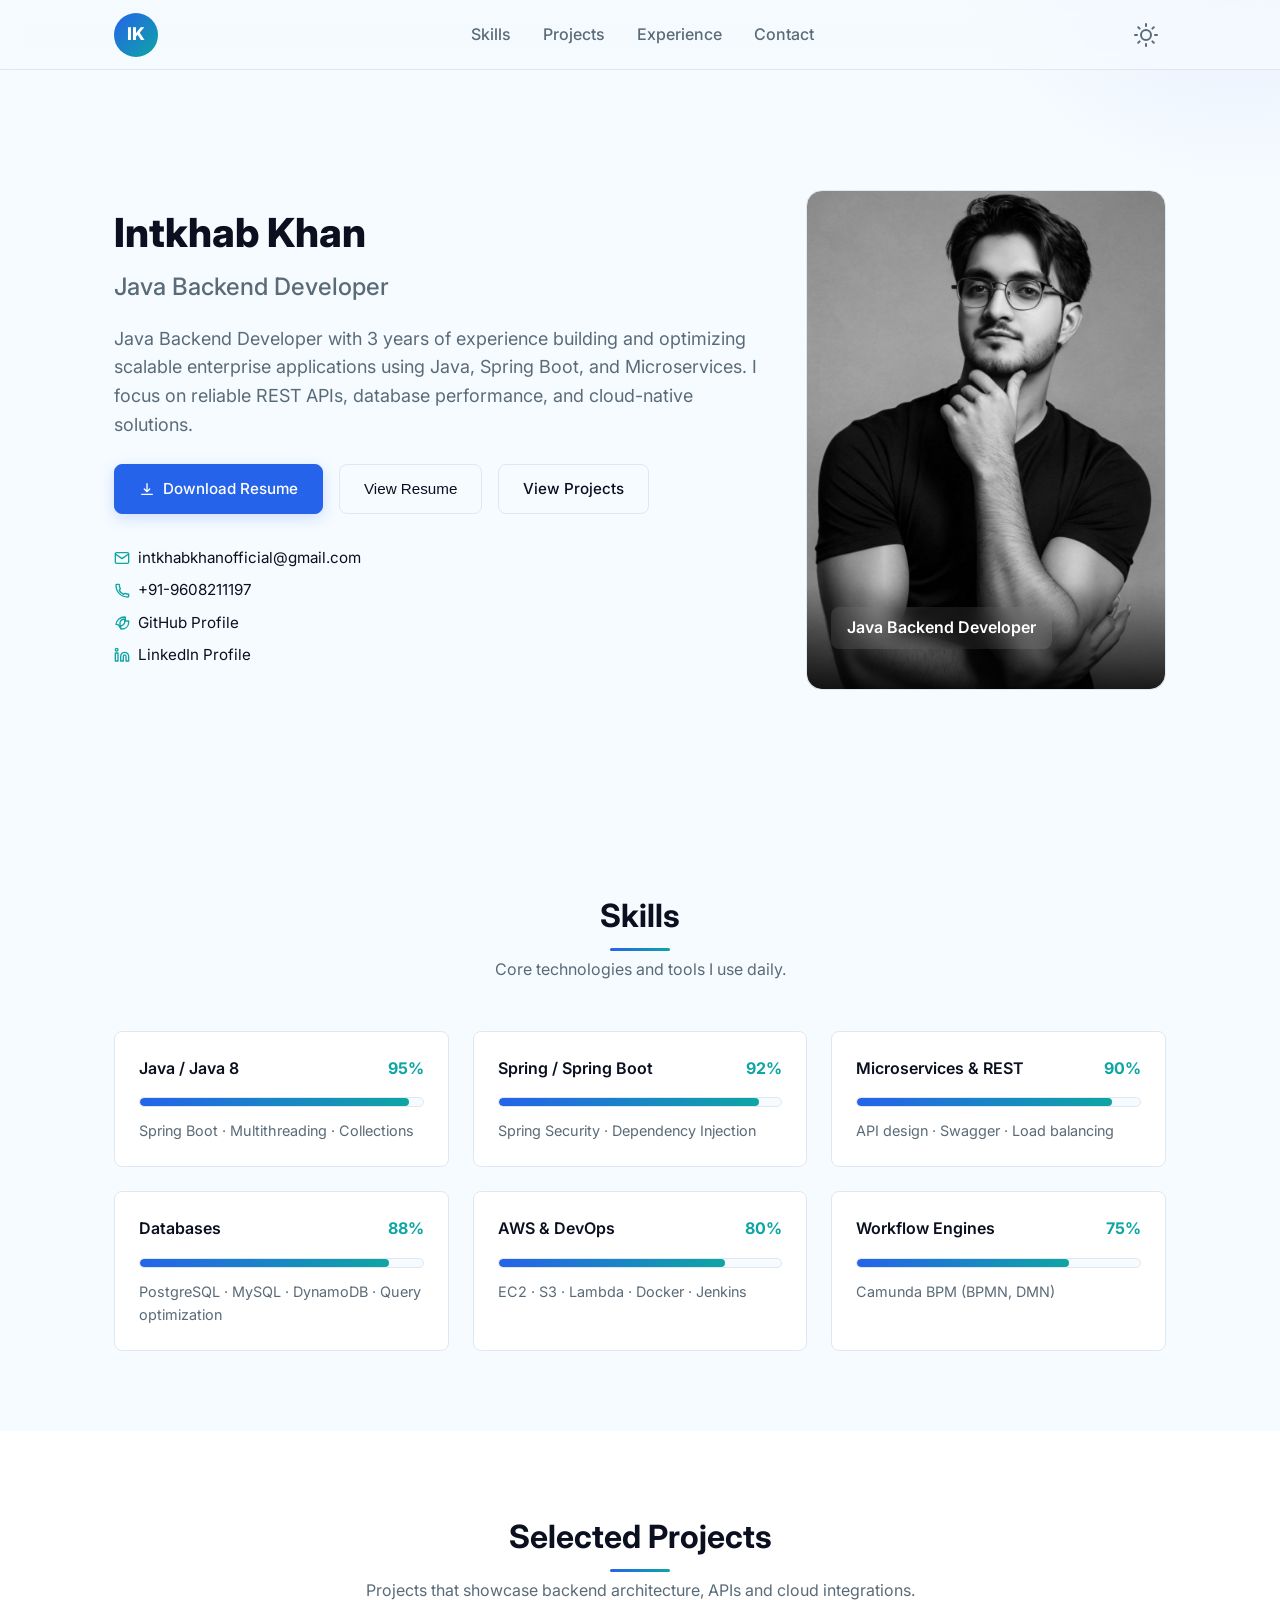
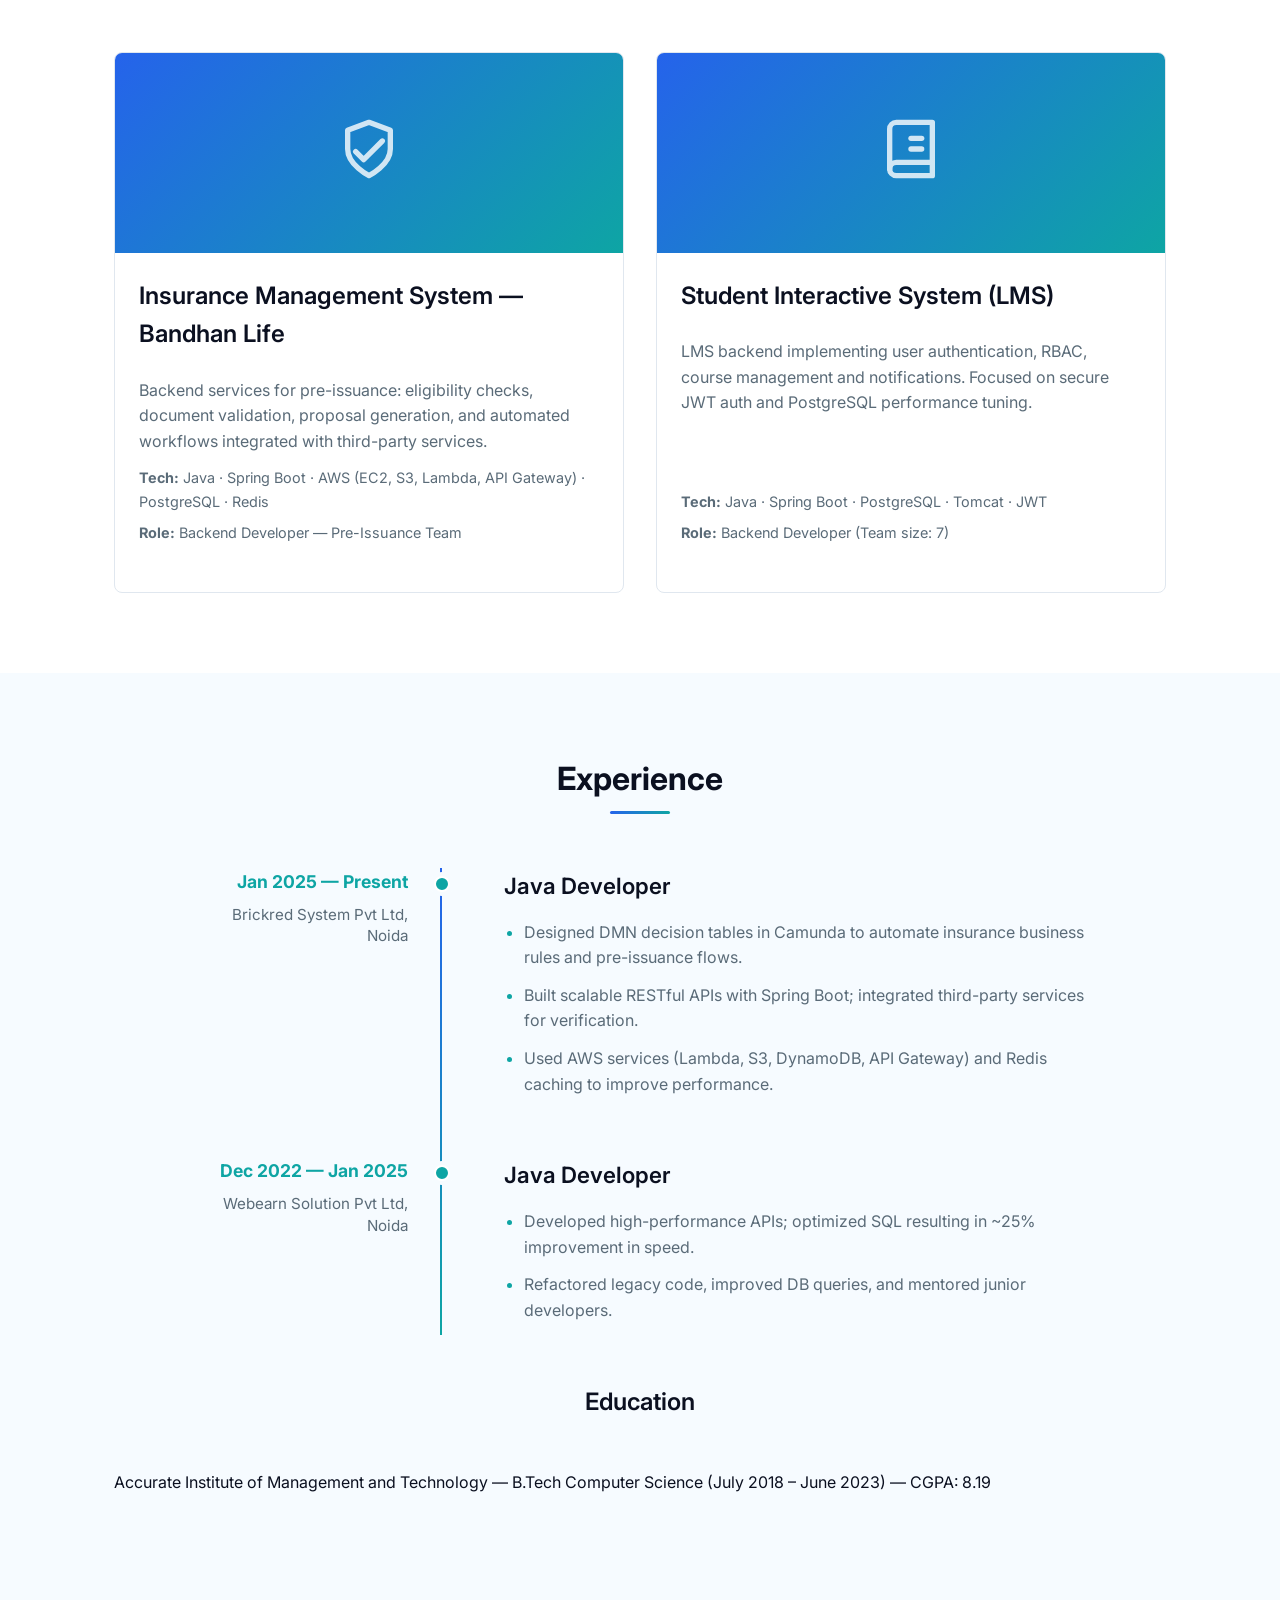
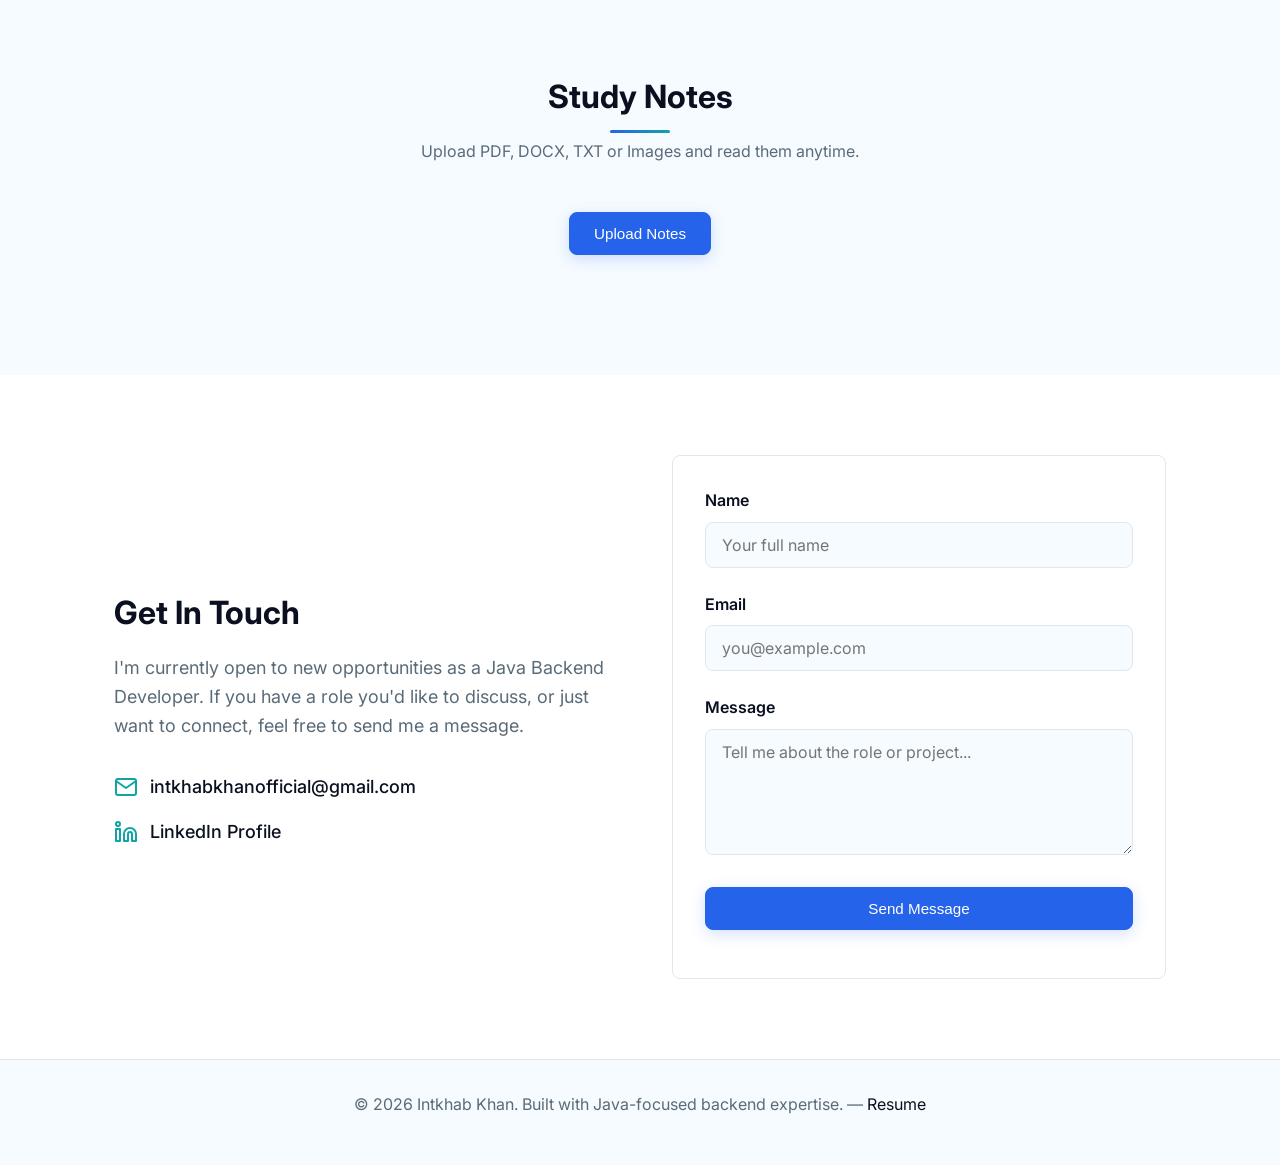
==== commit cc242cff: "updated the protfolio" ====
--- a/index.html
+++ b/index.html
@@ -286,6 +286,38 @@
       </div>
     </section>
 
+    <!-- ================= NOTES SECTION ================= -->
+
+<section id="notes" class="section">
+    <div class="container">
+
+        <div class="section-header">
+            <h2>Study Notes</h2>
+            <p class="muted">
+                Upload PDF, DOCX, TXT or Images and read them anytime.
+            </p>
+        </div>
+
+        <div class="notes-upload-box">
+
+            <input
+                    type="file"
+                    id="noteUploader"
+                    accept=".pdf,.doc,.docx,.txt,.png,.jpg,.jpeg"
+                    multiple
+                    hidden>
+
+            <button class="btn primary" id="uploadBtn">
+                Upload Notes
+            </button>
+
+        </div>
+
+        <div id="notesContainer" class="notes-grid"></div>
+
+    </div>
+</section>
+
     <!-- ===== CONTACT (NEW) ===== -->
     <section id="contact" class="section alt-bg" aria-labelledby="contact-heading">
       <div class="container contact-container">
--- a/styles.css
+++ b/styles.css
@@ -960,4 +960,69 @@
 /* This class is added to the <body> to prevent scrolling when modal is open */
 body.modal-open {
   overflow: hidden;
+}
+
+/* ================= NOTES ================= */
+
+.notes-upload-box{
+    text-align:center;
+    margin:40px 0;
+}
+
+.notes-grid{
+    display:grid;
+    grid-template-columns:repeat(auto-fill,minmax(320px,1fr));
+    gap:20px;
+}
+
+.note-card{
+
+    background:var(--color-surface);
+
+    border:1px solid var(--color-border);
+
+    border-radius:12px;
+
+    padding:20px;
+
+    box-shadow:var(--shadow-elevation-low);
+
+}
+
+.note-card h3{
+
+    margin-bottom:15px;
+
+    word-break:break-word;
+
+}
+
+.note-actions{
+
+    display:flex;
+
+    gap:10px;
+
+    margin-top:15px;
+
+}
+
+.note-actions button{
+
+    flex:1;
+
+}
+
+.note-viewer{
+
+    width:100%;
+
+    height:600px;
+
+    border:none;
+
+    margin-top:20px;
+
+    border-radius:10px;
+
 }
